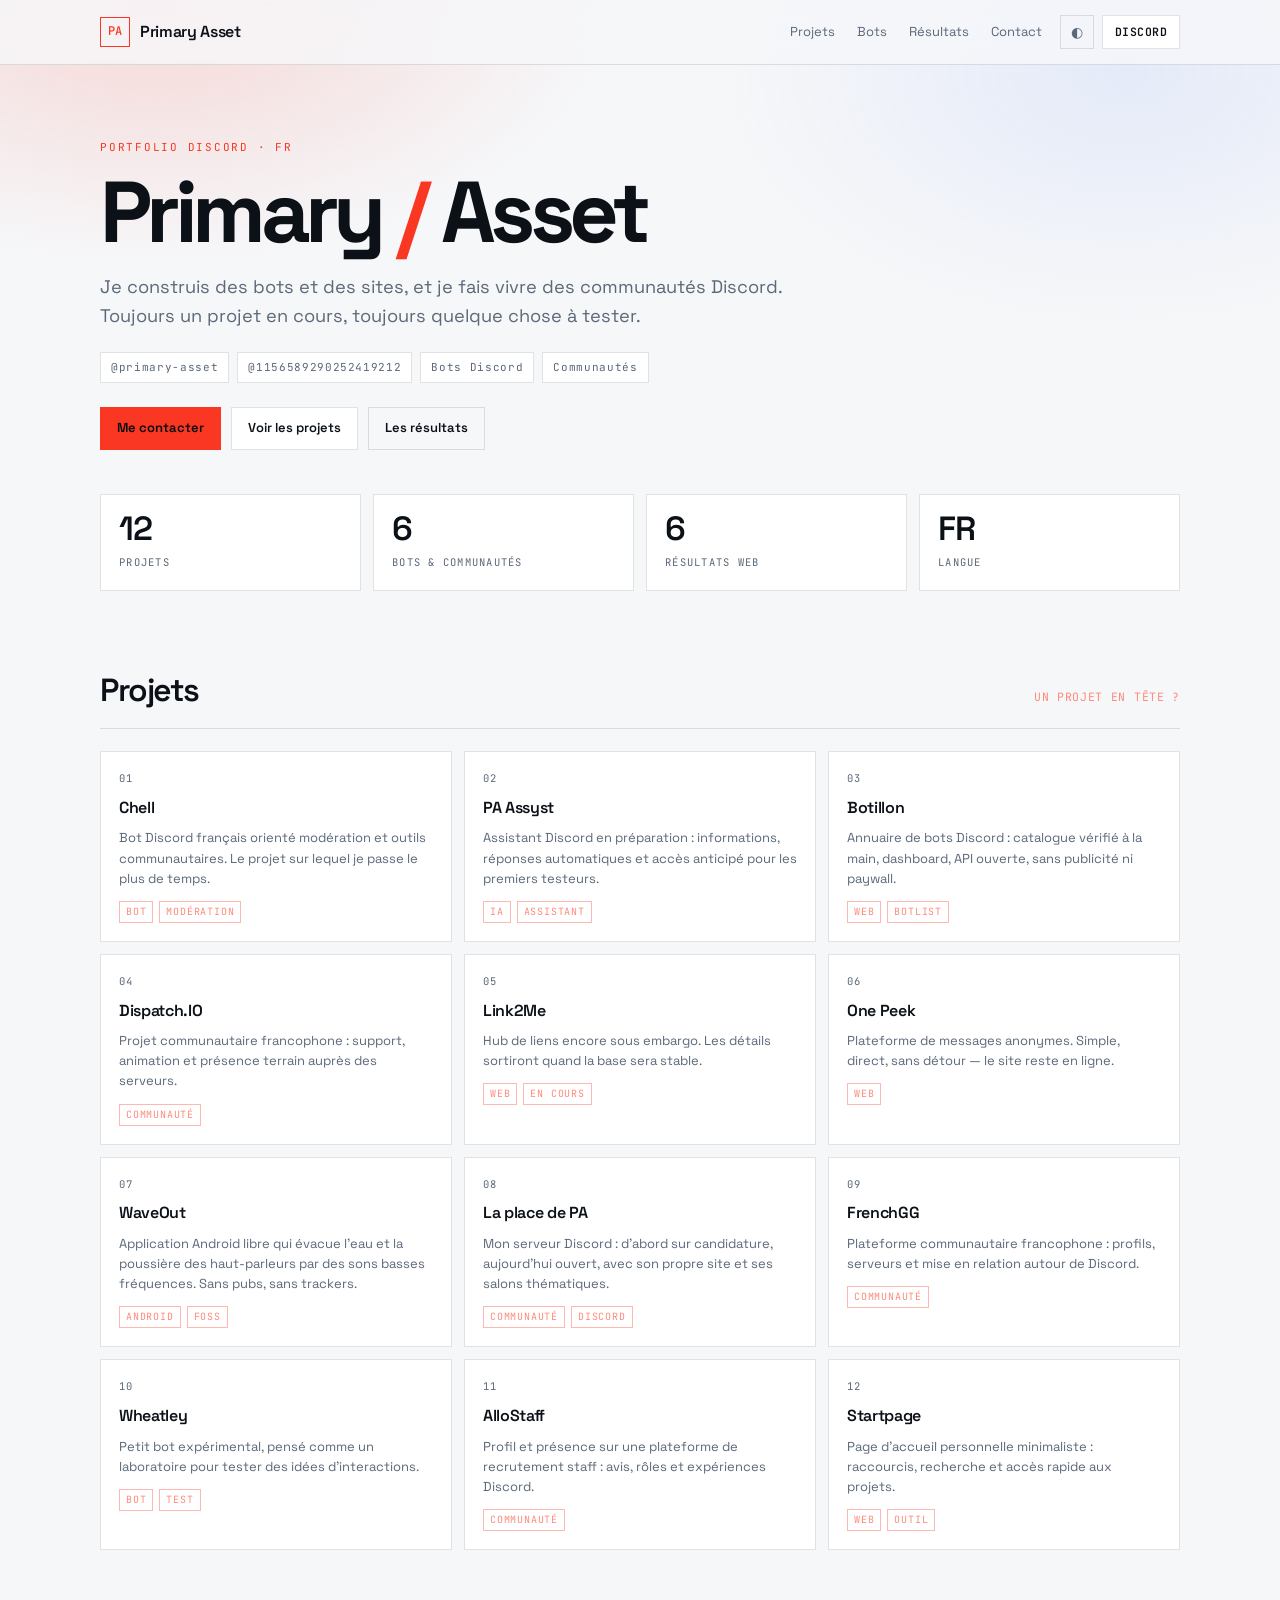
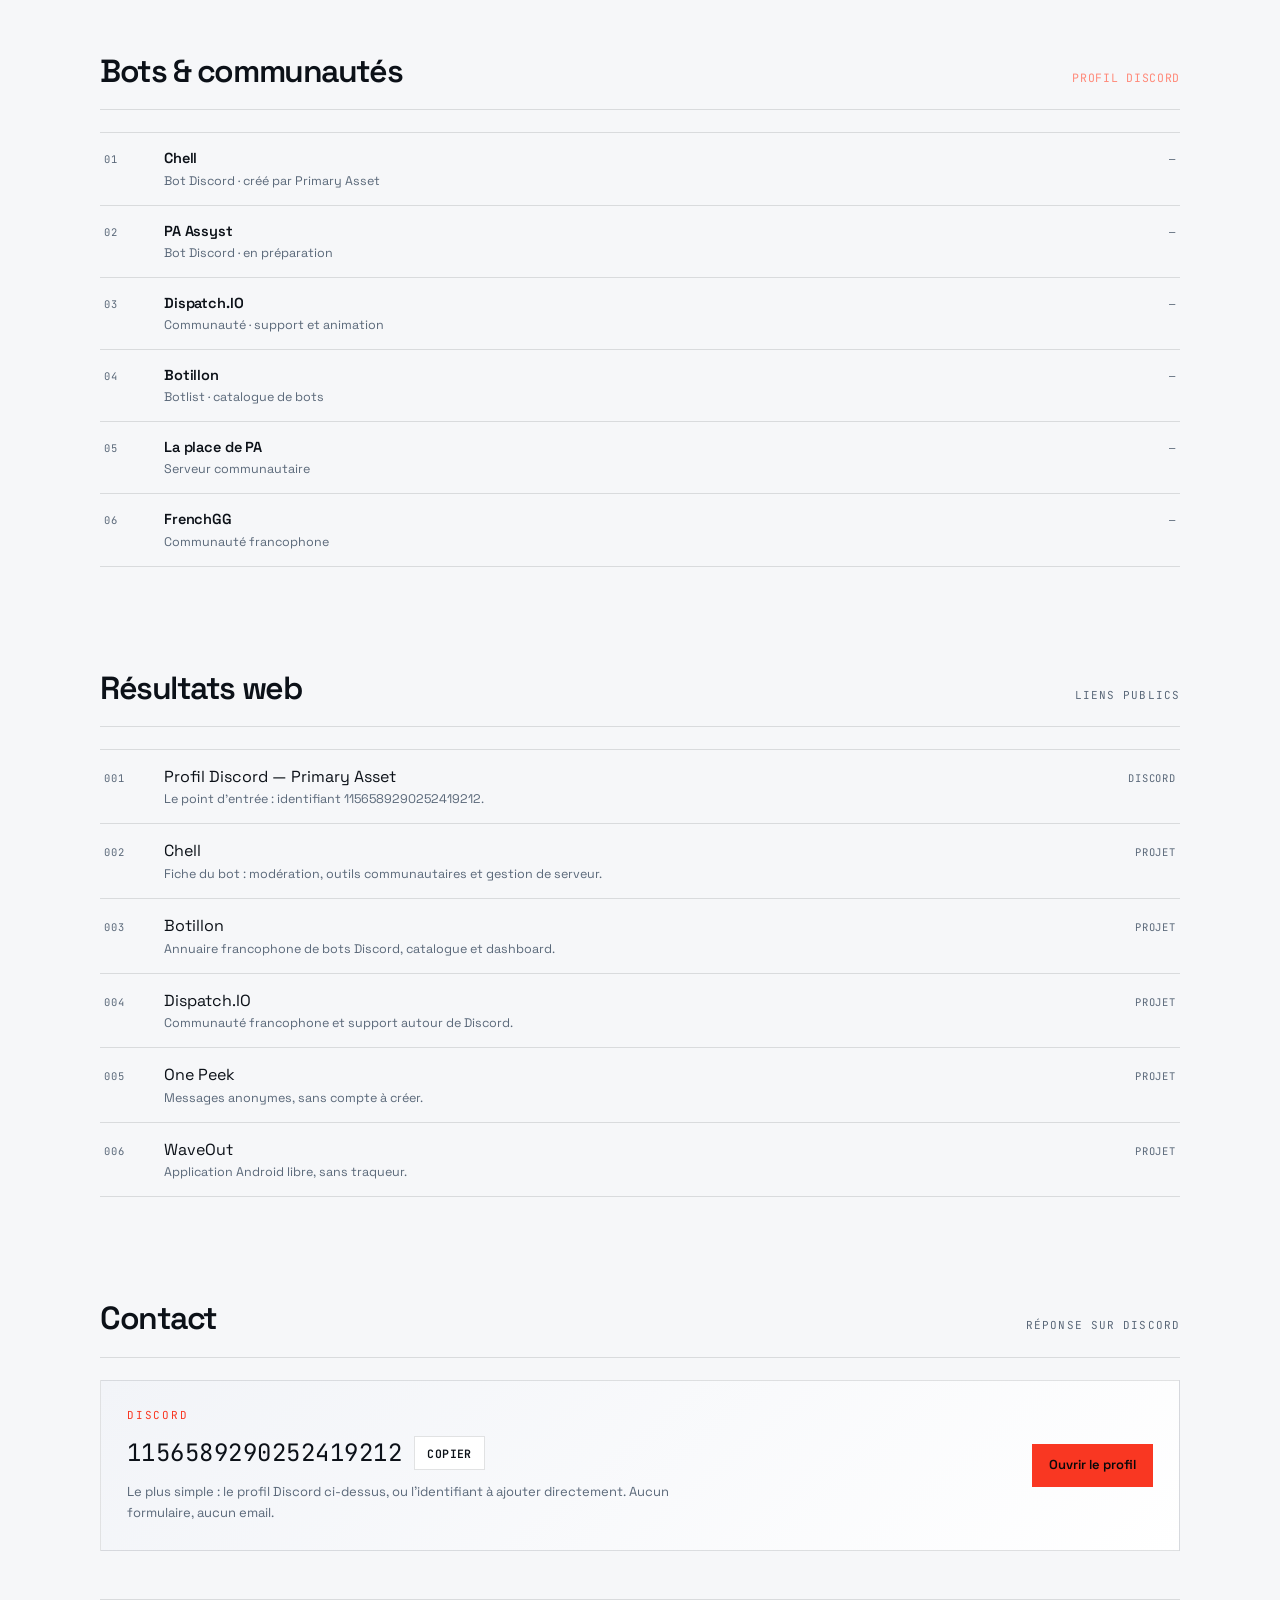
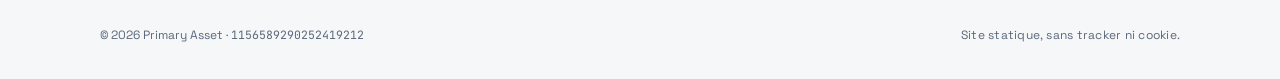
==== index.html @ 6b51afd4 "Portfolio statique Primary Asset (accueil, projets, bots, resultats, contact)" ====
<!doctype html>
<html lang="fr" data-theme="dark">
  <head>
    <meta charset="utf-8" />
    <meta name="viewport" content="width=device-width, initial-scale=1" />
    <title>Primary Asset — Portfolio Discord, projets et bots</title>
    <meta
      name="description"
      content="Portfolio Discord de Primary Asset : projets, bots, communautés et contact. Discord : 1156589290252419212."
    />
    <meta name="theme-color" content="#07090c" />
    <meta name="color-scheme" content="dark light" />
    <meta property="og:type" content="profile" />
    <meta property="og:title" content="Primary Asset — Portfolio Discord" />
    <meta
      property="og:description"
      content="Projets, bots, communautés et contact de Primary Asset."
    />
    <meta property="og:locale" content="fr_FR" />
    <link rel="icon" type="image/svg+xml" href="icon.svg" />

    <link rel="preconnect" href="https://fonts.googleapis.com" />
    <link rel="preconnect" href="https://fonts.gstatic.com" crossorigin />
    <link
      href="https://fonts.googleapis.com/css2?family=Space+Grotesk:wght@400;500;600;700&family=JetBrains+Mono:wght@400;500&display=swap"
      rel="stylesheet"
    />
    <link rel="stylesheet" href="styles.css" />
  </head>

  <body>
    <div id="boot" class="boot" aria-hidden="true">
      <div class="boot-inner">
        <p class="boot-word">PRIMARY <em>ASSET</em></p>
        <span class="boot-line"></span>
        <p class="boot-note">Chargement du profil Discord</p>
      </div>
    </div>

    <a class="skip" href="#main">Aller au contenu</a>

    <header class="site-head">
      <div class="wrap head-row">
        <a class="brand" href="#top">
          <span class="brand-mark">PA</span>
          <span class="brand-name">Primary Asset</span>
        </a>

        <nav class="nav" aria-label="Navigation principale">
          <a href="#projets">Projets</a>
          <a href="#bots">Bots</a>
          <a href="#resultats">Résultats</a>
          <a href="#contact">Contact</a>
        </nav>

        <div class="head-actions">
          <button id="theme" class="icon-btn" type="button" aria-label="Changer de thème">
            <span aria-hidden="true">◐</span>
          </button>
          <a class="btn btn-sm" href="https://discord.com/users/1156589290252419212" rel="me noopener">
            Discord
          </a>
        </div>
      </div>
    </header>

    <main id="main">
      <section id="top" class="hero wrap">
        <p class="eyebrow">Portfolio Discord · FR</p>
        <h1>Primary <span>/</span> Asset</h1>
        <p class="lede">
          Je construis des bots et des sites, et je fais vivre des communautés Discord.
          Toujours un projet en cours, toujours quelque chose à tester.
        </p>

        <div class="badges">
          <span class="badge">@primary-asset</span>
          <span class="badge" id="badge-id">1156589290252419212</span>
          <span class="badge">Bots Discord</span>
          <span class="badge">Communautés</span>
        </div>

        <div class="cta">
          <a class="btn btn-primary" href="https://discord.com/users/1156589290252419212" rel="me noopener">
            Me contacter
          </a>
          <a class="btn" href="#projets">Voir les projets</a>
          <a class="btn btn-ghost" href="#resultats">Les résultats</a>
        </div>

        <div class="stats">
          <div class="stat"><b id="stat-projects">0</b><small>Projets</small></div>
          <div class="stat"><b id="stat-bots">0</b><small>Bots &amp; communautés</small></div>
          <div class="stat"><b id="stat-results">0</b><small>Résultats web</small></div>
          <div class="stat"><b>FR</b><small>Langue</small></div>
        </div>
      </section>

      <section id="projets" class="wrap" data-reveal>
        <div class="sec-head">
          <h2>Projets</h2>
          <a href="#contact">Un projet en tête ?</a>
        </div>
        <div id="projects" class="cards"></div>
      </section>

      <section id="bots" class="wrap" data-reveal>
        <div class="sec-head">
          <h2>Bots &amp; communautés</h2>
          <a href="https://discord.com/users/1156589290252419212" rel="me noopener">Profil Discord</a>
        </div>
        <ul id="bots-list" class="list"></ul>
      </section>

      <section id="resultats" class="wrap" data-reveal>
        <div class="sec-head">
          <h2>Résultats web</h2>
          <span class="sec-note">Liens publics</span>
        </div>
        <ul id="results-list" class="list"></ul>
      </section>

      <section id="contact" class="wrap" data-reveal>
        <div class="sec-head">
          <h2>Contact</h2>
          <span class="sec-note">Réponse sur Discord</span>
        </div>

        <div class="contact-card">
          <div class="contact-txt">
            <p class="eyebrow">Discord</p>
            <p class="contact-id">
              <span id="discord-id">1156589290252419212</span>
              <button id="copy" class="btn btn-sm" type="button" data-copy="1156589290252419212">
                Copier
              </button>
            </p>
            <p class="contact-hint">
              Le plus simple : le profil Discord ci-dessus, ou l'identifiant à ajouter
              directement. Aucun formulaire, aucun email.
            </p>
          </div>
          <a class="btn btn-primary contact-cta" href="https://discord.com/users/1156589290252419212" rel="me noopener">
            Ouvrir le profil
          </a>
        </div>
      </section>
    </main>

    <footer class="site-foot wrap">
      <p>© <span id="year">2026</span> Primary Asset · <span class="mono">1156589290252419212</span></p>
      <p class="foot-note">Site statique, sans tracker ni cookie.</p>
    </footer>

    <script src="app.js"></script>
  </body>
</html>
---- styles.css ----
/* ------------------------------------------------------------------
   Primary Asset — portfolio statique
   ------------------------------------------------------------------ */

:root {
  --bg: #07090c;
  --bg-soft: #0b1016;
  --panel: #0d1218;
  --panel-2: #111823;
  --text: #edf2f7;
  --muted: #91a0b2;
  --line: rgba(255, 255, 255, 0.12);
  --line-strong: rgba(255, 255, 255, 0.2);
  --accent: #f93722;
  --accent-soft: #ff8a7a;
  --shadow: 0 18px 50px rgba(0, 0, 0, 0.45);
  --font-sans: "Space Grotesk", "Segoe UI", system-ui, -apple-system, sans-serif;
  --font-mono: "JetBrains Mono", ui-monospace, "Cascadia Mono", monospace;
}

[data-theme="light"] {
  --bg: #f6f7f9;
  --bg-soft: #eceff4;
  --panel: #ffffff;
  --panel-2: #f2f4f8;
  --text: #0c1118;
  --muted: #5a6879;
  --line: rgba(10, 16, 24, 0.12);
  --line-strong: rgba(10, 16, 24, 0.22);
  --shadow: 0 18px 40px rgba(12, 18, 28, 0.1);
}

*,
*::before,
*::after {
  box-sizing: border-box;
}

html {
  scroll-behavior: smooth;
  scroll-padding-top: 84px;
}

body {
  margin: 0;
  background: var(--bg);
  color: var(--text);
  font-family: var(--font-sans);
  line-height: 1.6;
  -webkit-font-smoothing: antialiased;
  overflow-x: hidden;
}

body::before {
  content: "";
  position: fixed;
  inset: 0;
  z-index: -1;
  pointer-events: none;
  background:
    radial-gradient(ellipse 55% 45% at 12% 0%, rgba(249, 55, 34, 0.16), transparent 65%),
    radial-gradient(ellipse 45% 40% at 88% 8%, rgba(84, 130, 255, 0.1), transparent 70%);
}

a {
  color: inherit;
}

::selection {
  background: var(--accent);
  color: #08090b;
}

.wrap {
  width: min(1080px, 100% - 40px);
  margin-inline: auto;
}

.mono,
.stat small,
.badge,
.eyebrow,
.brand-mark,
.list .n,
.sec-note {
  font-family: var(--font-mono);
}

.skip {
  position: absolute;
  left: -9999px;
  top: 0;
  z-index: 200;
  padding: 12px 16px;
  background: var(--accent);
  color: #08090b;
  font-weight: 600;
  text-decoration: none;
}

.skip:focus {
  left: 12px;
  top: 12px;
}

/* ----------------------------- Boot splash ------------------------ */

.boot {
  position: fixed;
  inset: 0;
  z-index: 900;
  display: grid;
  place-items: center;
  padding: 24px;
  background:
    radial-gradient(ellipse 60% 50% at 50% 0%, rgba(249, 55, 34, 0.14), transparent 70%),
    var(--bg);
  transition: opacity 0.45s ease, visibility 0.45s ease;
}

.boot.is-done {
  opacity: 0;
  visibility: hidden;
}

.boot-inner {
  text-align: center;
}

.boot-word {
  margin: 0;
  font-size: clamp(2.2rem, 10vw, 5.5rem);
  font-weight: 700;
  line-height: 0.95;
  letter-spacing: -0.06em;
}

.boot-word em {
  color: var(--accent);
  font-style: normal;
}

.boot-line {
  display: block;
  width: 72px;
  height: 2px;
  margin: 18px auto 0;
  background: var(--accent);
  transform-origin: left center;
  animation: bootline 1.1s cubic-bezier(0.4, 0, 0.2, 1) infinite;
}

.boot-note {
  margin: 16px 0 0;
  font-family: var(--font-mono);
  font-size: 11px;
  letter-spacing: 0.14em;
  text-transform: uppercase;
  color: var(--muted);
}

@keyframes bootline {
  0% { transform: scaleX(0.05); opacity: 0.4; }
  60% { transform: scaleX(1); opacity: 1; }
  100% { transform: scaleX(1); opacity: 0.4; }
}

/* ----------------------------- Header ----------------------------- */

.site-head {
  position: sticky;
  top: 0;
  z-index: 100;
  border-bottom: 1px solid var(--line);
  background: color-mix(in srgb, var(--bg) 82%, transparent);
  backdrop-filter: blur(14px) saturate(140%);
}

.head-row {
  display: flex;
  align-items: center;
  gap: 18px;
  min-height: 64px;
}

.brand {
  display: inline-flex;
  align-items: center;
  gap: 10px;
  text-decoration: none;
  font-weight: 600;
  letter-spacing: -0.02em;
}

.brand-mark {
  display: grid;
  place-items: center;
  width: 30px;
  height: 30px;
  border: 1px solid var(--accent);
  color: var(--accent);
  font-size: 12px;
  font-weight: 500;
  letter-spacing: 0;
}

.nav {
  display: flex;
  gap: 22px;
  margin-left: auto;
  font-size: 13px;
}

.nav a {
  position: relative;
  color: var(--muted);
  text-decoration: none;
  padding: 6px 0;
  transition: color 0.18s ease;
}

.nav a::after {
  content: "";
  position: absolute;
  left: 0;
  right: 0;
  bottom: 0;
  height: 1px;
  background: var(--accent);
  transform: scaleX(0);
  transform-origin: left;
  transition: transform 0.22s ease;
}

.nav a:hover,
.nav a:focus-visible {
  color: var(--text);
}

.nav a:hover::after,
.nav a:focus-visible::after {
  transform: scaleX(1);
}

.head-actions {
  display: flex;
  align-items: center;
  gap: 8px;
}

.icon-btn {
  width: 34px;
  height: 34px;
  display: grid;
  place-items: center;
  border: 1px solid var(--line);
  background: transparent;
  color: var(--muted);
  cursor: pointer;
  font-size: 14px;
  transition: border-color 0.18s ease, color 0.18s ease;
}

.icon-btn:hover {
  border-color: var(--line-strong);
  color: var(--text);
}

/* ----------------------------- Buttons ---------------------------- */

.btn {
  display: inline-flex;
  align-items: center;
  justify-content: center;
  gap: 8px;
  min-height: 42px;
  padding: 10px 16px;
  border: 1px solid var(--line);
  background: var(--panel);
  color: var(--text);
  text-decoration: none;
  font-family: var(--font-sans);
  font-size: 13px;
  font-weight: 600;
  cursor: pointer;
  transition: transform 0.16s ease, border-color 0.16s ease, background 0.16s ease,
    color 0.16s ease;
}

.btn:hover {
  border-color: var(--accent);
  transform: translateY(-1px);
}

.btn-primary {
  background: var(--accent);
  border-color: var(--accent);
  color: #08090b;
}

.btn-primary:hover {
  background: #ff4a34;
  border-color: #ff4a34;
  color: #08090b;
}

.btn-ghost {
  background: transparent;
}

.btn-sm {
  min-height: 34px;
  padding: 6px 12px;
  font-family: var(--font-mono);
  font-size: 11.5px;
  letter-spacing: 0.04em;
  text-transform: uppercase;
}

:where(a, button, [tabindex]):focus-visible {
  outline: 2px solid var(--accent-soft);
  outline-offset: 2px;
}

/* ----------------------------- Hero ------------------------------- */

.hero {
  padding: 74px 0 26px;
}

.eyebrow {
  margin: 0 0 14px;
  font-size: 11px;
  letter-spacing: 0.16em;
  text-transform: uppercase;
  color: var(--accent);
}

.hero h1 {
  margin: 0 0 18px;
  font-size: clamp(2.6rem, 8.4vw, 5.4rem);
  font-weight: 700;
  line-height: 0.96;
  letter-spacing: -0.065em;
}

.hero h1 span {
  color: var(--accent);
}

.lede {
  max-width: 60ch;
  margin: 0 0 22px;
  font-size: clamp(1rem, 1.5vw, 1.14rem);
  color: var(--muted);
}

.badges {
  display: flex;
  flex-wrap: wrap;
  gap: 8px;
  margin-bottom: 24px;
}

.badge {
  padding: 6px 10px;
  border: 1px solid var(--line);
  background: var(--panel);
  color: var(--muted);
  font-size: 11px;
  letter-spacing: 0.06em;
}

.cta {
  display: flex;
  flex-wrap: wrap;
  gap: 10px;
}

.stats {
  display: grid;
  grid-template-columns: repeat(4, minmax(0, 1fr));
  gap: 12px;
  margin-top: 44px;
}

.stat {
  padding: 16px 18px;
  border: 1px solid var(--line);
  background: var(--panel);
}

.stat b {
  display: block;
  font-size: clamp(1.5rem, 3vw, 2.1rem);
  font-weight: 600;
  letter-spacing: -0.04em;
  line-height: 1.1;
}

.stat small {
  font-size: 10.5px;
  letter-spacing: 0.12em;
  text-transform: uppercase;
  color: var(--muted);
}

/* ----------------------------- Sections --------------------------- */

section {
  padding: 48px 0;
}

.sec-head {
  display: flex;
  align-items: baseline;
  justify-content: space-between;
  gap: 16px;
  padding-bottom: 12px;
  margin-bottom: 22px;
  border-bottom: 1px solid var(--line);
}

.sec-head h2 {
  margin: 0;
  font-size: clamp(1.4rem, 3vw, 2rem);
  font-weight: 600;
  letter-spacing: -0.045em;
}

.sec-head a {
  font-family: var(--font-mono);
  font-size: 11.5px;
  letter-spacing: 0.06em;
  text-transform: uppercase;
  color: var(--accent-soft);
  text-decoration: none;
}

.sec-head a:hover {
  color: var(--text);
}

.sec-note {
  font-size: 11px;
  letter-spacing: 0.1em;
  text-transform: uppercase;
  color: var(--muted);
}

/* ----------------------------- Cards ------------------------------ */

.cards {
  display: grid;
  grid-template-columns: repeat(auto-fill, minmax(262px, 1fr));
  gap: 12px;
}

.card {
  position: relative;
  display: flex;
  flex-direction: column;
  gap: 8px;
  padding: 18px;
  border: 1px solid var(--line);
  background: var(--panel);
  text-decoration: none;
  color: inherit;
  transition: border-color 0.18s ease, transform 0.18s ease, background 0.18s ease;
}

.card::after {
  content: "→";
  position: absolute;
  top: 14px;
  right: 16px;
  font-family: var(--font-mono);
  font-size: 13px;
  color: var(--muted);
  opacity: 0;
  transform: translateX(-4px);
  transition: opacity 0.18s ease, transform 0.18s ease, color 0.18s ease;
}

.card:hover,
.card:focus-visible {
  border-color: var(--accent);
  transform: translateY(-2px);
}

.card:hover::after,
.card:focus-visible::after {
  opacity: 1;
  transform: translateX(0);
  color: var(--accent);
}

.card .idx {
  font-family: var(--font-mono);
  font-size: 10.5px;
  letter-spacing: 0.1em;
  color: var(--muted);
}

.card h3 {
  margin: 0;
  font-size: 1rem;
  font-weight: 600;
  letter-spacing: -0.02em;
}

.card p {
  margin: 0;
  font-size: 13px;
  line-height: 1.55;
  color: var(--muted);
}

.card .tags {
  display: flex;
  flex-wrap: wrap;
  gap: 6px;
  margin-top: 4px;
}

.card .tags span {
  font-family: var(--font-mono);
  font-size: 10px;
  letter-spacing: 0.08em;
  text-transform: uppercase;
  color: var(--accent-soft);
  border: 1px solid rgba(249, 55, 34, 0.35);
  padding: 2px 6px;
}

/* ----------------------------- Lists ------------------------------ */

.list {
  margin: 0;
  padding: 0;
  list-style: none;
  border-top: 1px solid var(--line);
}

.list li {
  display: grid;
  grid-template-columns: 46px minmax(0, 1fr) auto;
  gap: 14px;
  align-items: baseline;
  padding: 14px 4px;
  border-bottom: 1px solid var(--line);
  transition: background 0.18s ease;
}

.list li:hover {
  background: var(--panel);
}

.list .n {
  font-size: 10.5px;
  letter-spacing: 0.08em;
  color: var(--muted);
  padding-top: 3px;
}

.list b {
  display: block;
  font-size: 14.5px;
  font-weight: 600;
  letter-spacing: -0.01em;
}

.list small {
  display: block;
  font-size: 12.5px;
  color: var(--muted);
}

.list a.name {
  text-decoration: none;
  border-bottom: 1px solid transparent;
  transition: border-color 0.18s ease, color 0.18s ease;
}

.list a.name:hover {
  color: var(--accent-soft);
  border-bottom-color: var(--accent-soft);
}

.list .go {
  font-family: var(--font-mono);
  font-size: 10.5px;
  letter-spacing: 0.08em;
  text-transform: uppercase;
  color: var(--muted);
  text-decoration: none;
  white-space: nowrap;
}

.list .go:hover {
  color: var(--accent);
}

/* ----------------------------- Contact ---------------------------- */

.contact-card {
  display: flex;
  flex-wrap: wrap;
  align-items: center;
  justify-content: space-between;
  gap: 22px;
  padding: 26px;
  border: 1px solid var(--line);
  background: linear-gradient(140deg, var(--panel-2), var(--panel));
}

.contact-txt {
  max-width: 56ch;
}

.contact-txt .eyebrow {
  margin-bottom: 10px;
}

.contact-id {
  display: flex;
  flex-wrap: wrap;
  align-items: center;
  gap: 12px;
  margin: 0 0 10px;
  font-family: var(--font-mono);
  font-size: clamp(1.1rem, 3vw, 1.5rem);
  letter-spacing: 0.02em;
}

.contact-hint {
  margin: 0;
  font-size: 13px;
  color: var(--muted);
}

/* ----------------------------- Footer ----------------------------- */

.site-foot {
  display: flex;
  flex-wrap: wrap;
  align-items: center;
  justify-content: space-between;
  gap: 8px;
  padding: 26px 0 34px;
  border-top: 1px solid var(--line);
  font-size: 12px;
  color: var(--muted);
}

.site-foot p {
  margin: 0;
}

.site-foot .mono {
  font-size: 11.5px;
}

.foot-note {
  letter-spacing: 0.02em;
}

/* ----------------------------- Reveal ----------------------------- */

[data-reveal] {
  opacity: 0;
  transform: translateY(16px);
  transition: opacity 0.6s ease, transform 0.6s ease;
}

[data-reveal].is-in {
  opacity: 1;
  transform: none;
}

/* ----------------------------- Responsive ------------------------- */

@media (max-width: 820px) {
  .nav {
    display: none;
  }

  .head-row {
    min-height: 58px;
  }

  .hero {
    padding: 48px 0 20px;
  }

  .stats {
    grid-template-columns: repeat(2, minmax(0, 1fr));
  }

  .list li {
    grid-template-columns: 36px minmax(0, 1fr);
  }

  .list .go {
    display: none;
  }

  .contact-card {
    padding: 20px;
  }
}

@media (max-width: 480px) {
  .wrap {
    width: min(1080px, 100% - 28px);
  }

  .cards {
    grid-template-columns: 1fr;
  }

  .brand-name {
    display: none;
  }
}

@media (prefers-reduced-motion: reduce) {
  html {
    scroll-behavior: auto;
  }

  *,
  *::before,
  *::after {
    animation-duration: 0.001ms !important;
    animation-iteration-count: 1 !important;
    transition-duration: 0.001ms !important;
  }

  [data-reveal] {
    opacity: 1;
    transform: none;
  }
}
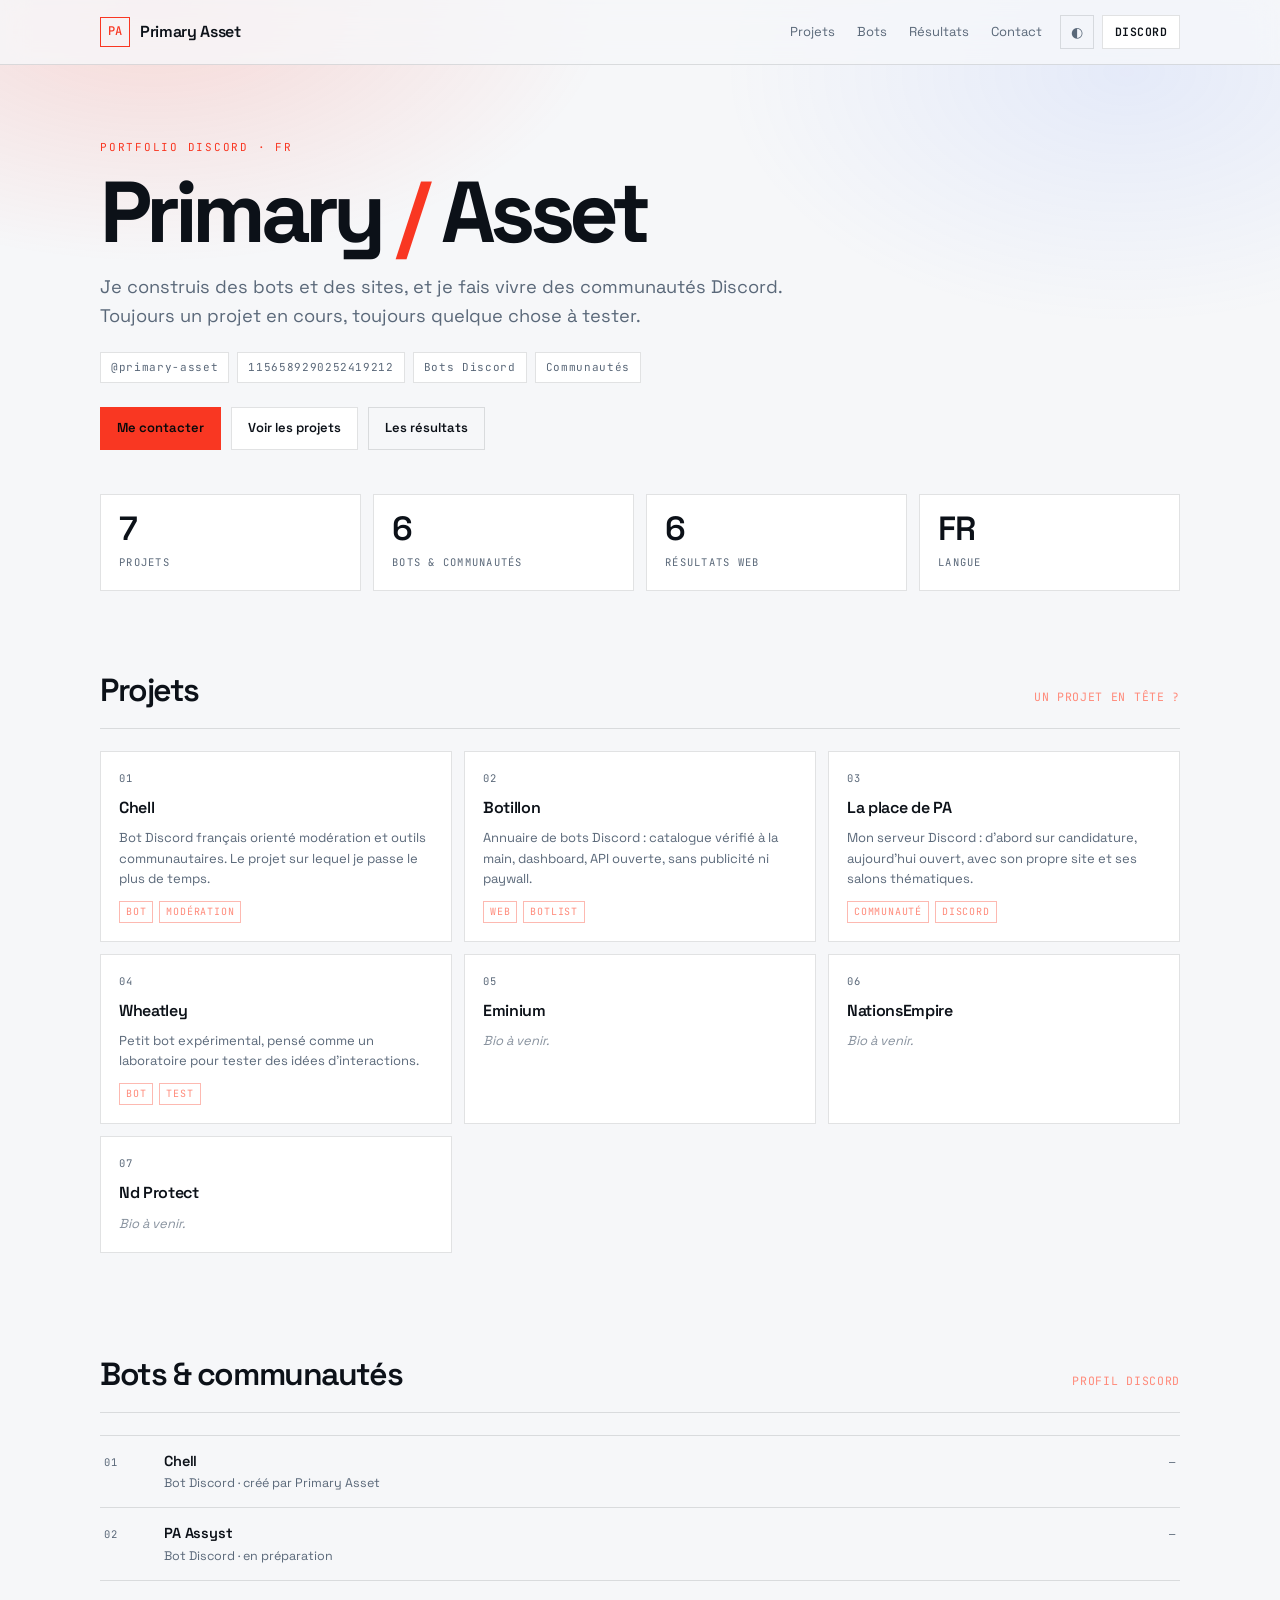
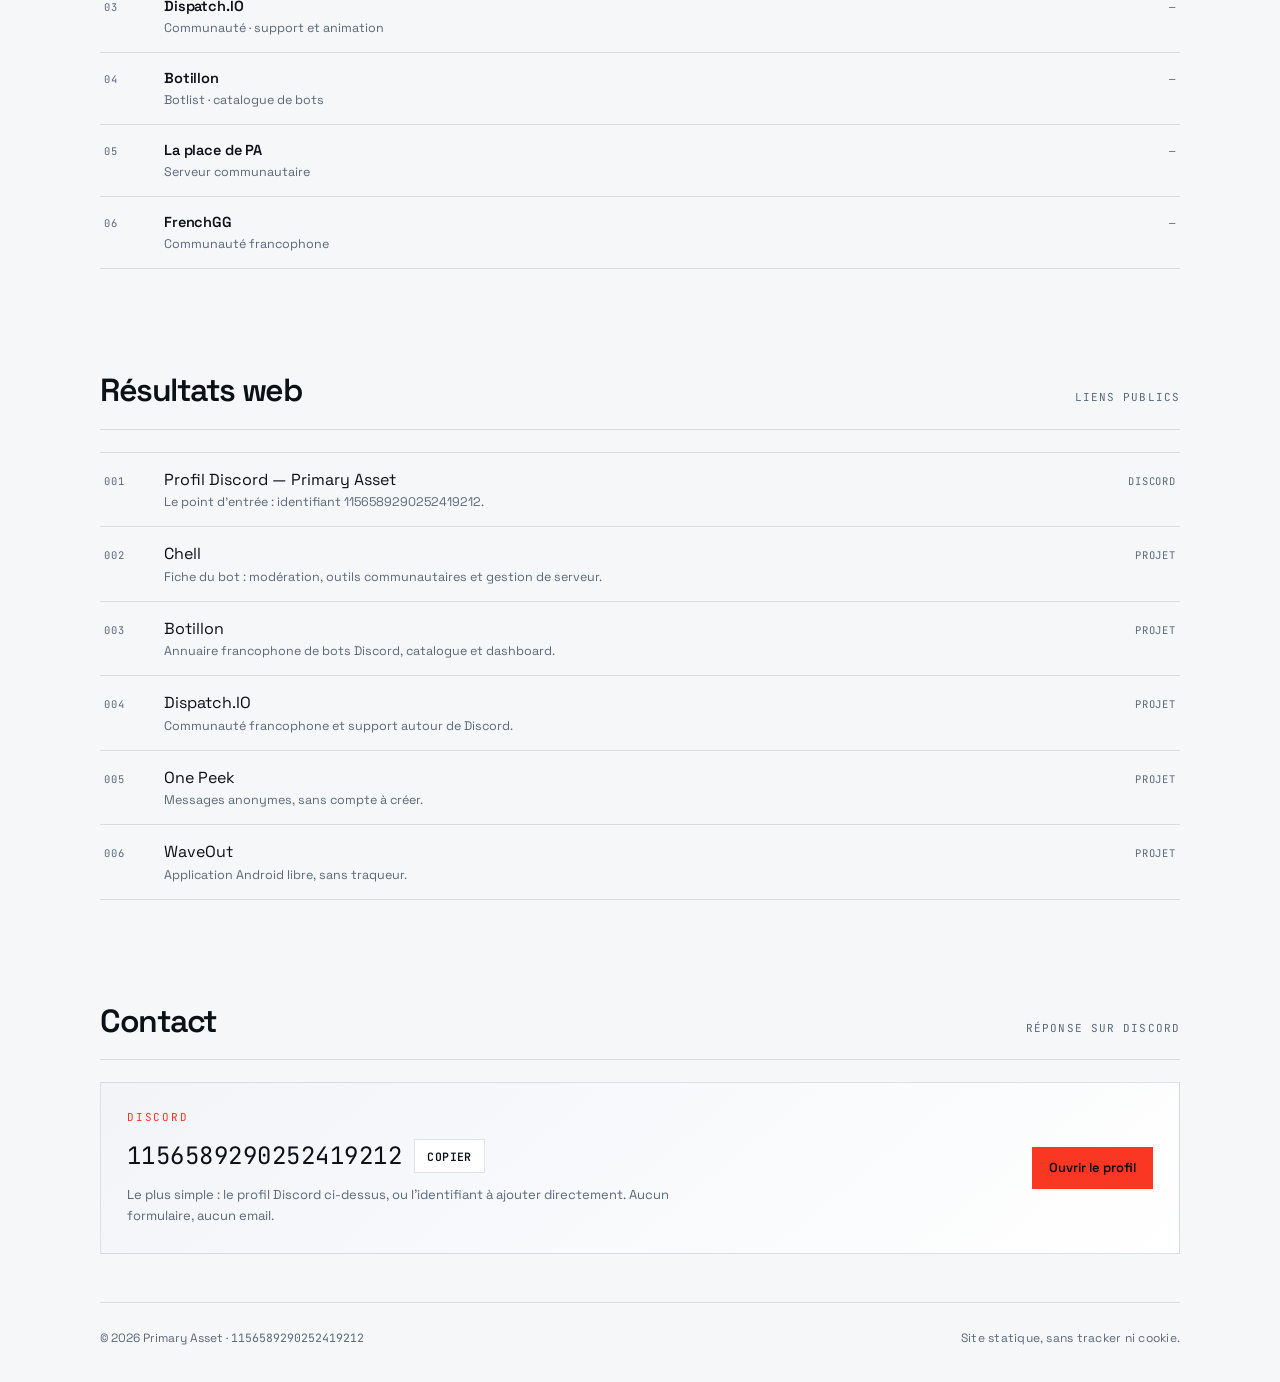
==== commit 168a2386: "Contenu sorti dans content.js + mode edition navigateur (#edition)" ====
--- a/index.html
+++ b/index.html
@@ -67,21 +67,21 @@
     <main id="main">
       <section id="top" class="hero wrap">
         <p class="eyebrow">Portfolio Discord · FR</p>
-        <h1>Primary <span>/</span> Asset</h1>
-        <p class="lede">
+        <h1 id="titre">Primary <span class="slash">/</span> Asset</h1>
+        <p class="lede" id="accroche">
           Je construis des bots et des sites, et je fais vivre des communautés Discord.
           Toujours un projet en cours, toujours quelque chose à tester.
         </p>
 
         <div class="badges">
-          <span class="badge">@primary-asset</span>
+          <span class="badge" id="pseudo">@primary-asset</span>
           <span class="badge" id="badge-id">1156589290252419212</span>
           <span class="badge">Bots Discord</span>
           <span class="badge">Communautés</span>
         </div>
 
         <div class="cta">
-          <a class="btn btn-primary" href="https://discord.com/users/1156589290252419212" rel="me noopener">
+          <a class="btn btn-primary" data-discord href="https://discord.com/users/1156589290252419212" rel="me noopener">
             Me contacter
           </a>
           <a class="btn" href="#projets">Voir les projets</a>
@@ -92,7 +92,7 @@
           <div class="stat"><b id="stat-projects">0</b><small>Projets</small></div>
           <div class="stat"><b id="stat-bots">0</b><small>Bots &amp; communautés</small></div>
           <div class="stat"><b id="stat-results">0</b><small>Résultats web</small></div>
-          <div class="stat"><b>FR</b><small>Langue</small></div>
+          <div class="stat"><b id="stat-langue">FR</b><small>Langue</small></div>
         </div>
       </section>
 
@@ -107,7 +107,7 @@
       <section id="bots" class="wrap" data-reveal>
         <div class="sec-head">
           <h2>Bots &amp; communautés</h2>
-          <a href="https://discord.com/users/1156589290252419212" rel="me noopener">Profil Discord</a>
+          <a data-discord href="https://discord.com/users/1156589290252419212" rel="me noopener">Profil Discord</a>
         </div>
         <ul id="bots-list" class="list"></ul>
       </section>
@@ -140,7 +140,7 @@
               directement. Aucun formulaire, aucun email.
             </p>
           </div>
-          <a class="btn btn-primary contact-cta" href="https://discord.com/users/1156589290252419212" rel="me noopener">
+          <a class="btn btn-primary contact-cta" data-discord href="https://discord.com/users/1156589290252419212" rel="me noopener">
             Ouvrir le profil
           </a>
         </div>
@@ -148,10 +148,11 @@
     </main>
 
     <footer class="site-foot wrap">
-      <p>© <span id="year">2026</span> Primary Asset · <span class="mono">1156589290252419212</span></p>
+      <p>© <span id="year">2026</span> Primary Asset · <span class="mono" id="foot-id">1156589290252419212</span></p>
       <p class="foot-note">Site statique, sans tracker ni cookie.</p>
     </footer>
 
+    <script src="content.js"></script>
     <script src="app.js"></script>
   </body>
 </html>
--- a/styles.css
+++ b/styles.css
@@ -516,6 +516,11 @@
   color: var(--muted);
 }
 
+.card p.bio.is-empty {
+  font-style: italic;
+  opacity: 0.72;
+}
+
 .card .tags {
   display: flex;
   flex-wrap: wrap;
@@ -678,6 +683,174 @@
   transform: none;
 }
 
+/* ----------------------------- Éditeur ---------------------------- */
+
+.editor-overlay {
+  position: fixed;
+  inset: 0;
+  z-index: 1000;
+  display: grid;
+  place-items: center;
+  padding: 24px 16px;
+  background: rgba(4, 6, 9, 0.72);
+  backdrop-filter: blur(6px);
+  overflow-y: auto;
+}
+
+.editor-panel {
+  width: min(760px, 100%);
+  max-height: min(88vh, 900px);
+  display: flex;
+  flex-direction: column;
+  border: 1px solid var(--line-strong);
+  background: var(--bg);
+  box-shadow: var(--shadow);
+}
+
+.editor-head {
+  position: relative;
+  padding: 18px 22px 14px;
+  border-bottom: 1px solid var(--line);
+}
+
+.editor-head h2 {
+  margin: 0 0 4px;
+  font-size: 1.2rem;
+  letter-spacing: -0.02em;
+}
+
+.editor-sub {
+  margin: 0;
+  max-width: 52ch;
+  font-size: 12.5px;
+  color: var(--muted);
+}
+
+.editor-close {
+  position: absolute;
+  top: 14px;
+  right: 14px;
+  width: 30px;
+  height: 30px;
+  border: 1px solid var(--line);
+  background: transparent;
+  color: var(--muted);
+  cursor: pointer;
+}
+
+.editor-close:hover {
+  color: var(--text);
+  border-color: var(--accent);
+}
+
+.editor-body {
+  padding: 18px 22px 22px;
+  overflow-y: auto;
+}
+
+.editor-group {
+  margin: 0 0 22px;
+  padding: 0;
+  border: 0;
+}
+
+.editor-group legend {
+  padding: 0 0 10px;
+  font-family: var(--font-mono);
+  font-size: 11px;
+  letter-spacing: 0.14em;
+  text-transform: uppercase;
+  color: var(--accent);
+}
+
+.editor-field {
+  display: block;
+  margin-bottom: 12px;
+}
+
+.editor-field > span {
+  display: block;
+  margin-bottom: 5px;
+  font-family: var(--font-mono);
+  font-size: 10.5px;
+  letter-spacing: 0.08em;
+  text-transform: uppercase;
+  color: var(--muted);
+}
+
+.editor-field input,
+.editor-field textarea {
+  width: 100%;
+  padding: 9px 11px;
+  border: 1px solid var(--line);
+  background: var(--panel);
+  color: var(--text);
+  font-family: var(--font-sans);
+  font-size: 13.5px;
+  line-height: 1.5;
+  resize: vertical;
+}
+
+.editor-field input:focus,
+.editor-field textarea:focus {
+  outline: 2px solid var(--accent-soft);
+  outline-offset: 1px;
+  border-color: var(--accent);
+}
+
+.editor-projects {
+  display: grid;
+  gap: 12px;
+  margin-bottom: 12px;
+}
+
+.editor-project {
+  padding: 14px;
+  border: 1px solid var(--line);
+  background: var(--panel);
+}
+
+.editor-project-head {
+  display: grid;
+  grid-template-columns: 1fr auto;
+  gap: 10px;
+  align-items: end;
+  margin-bottom: 10px;
+}
+
+.editor-project-head .editor-field {
+  margin-bottom: 0;
+}
+
+.editor-remove {
+  color: var(--accent-soft);
+  border-color: rgba(249, 55, 34, 0.4);
+}
+
+.editor-actions {
+  display: flex;
+  flex-wrap: wrap;
+  gap: 10px;
+  padding-top: 16px;
+  border-top: 1px solid var(--line);
+}
+
+@media (max-width: 560px) {
+  .editor-overlay {
+    padding: 0;
+  }
+
+  .editor-panel {
+    max-height: 100vh;
+    min-height: 100vh;
+    border: 0;
+  }
+
+  .editor-project-head {
+    grid-template-columns: 1fr;
+  }
+}
+
 /* ----------------------------- Responsive ------------------------- */
 
 @media (max-width: 820px) {
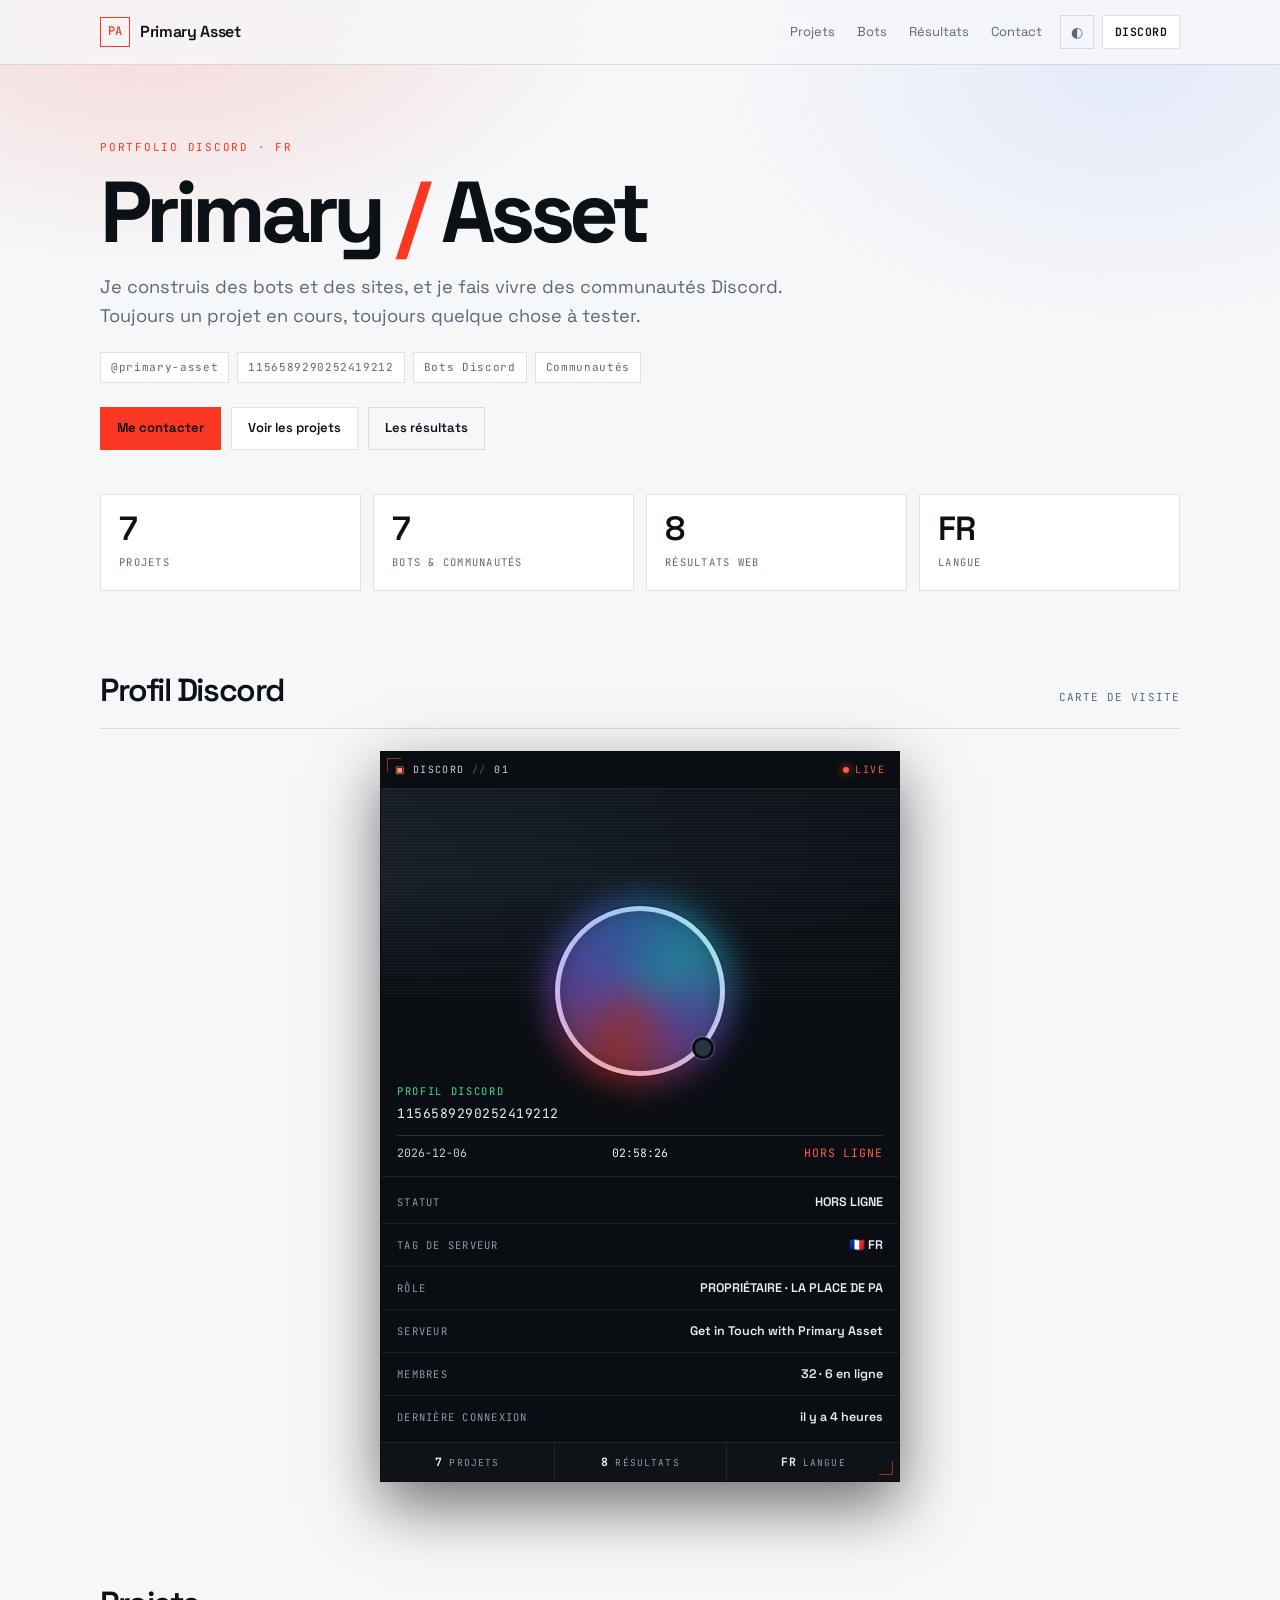
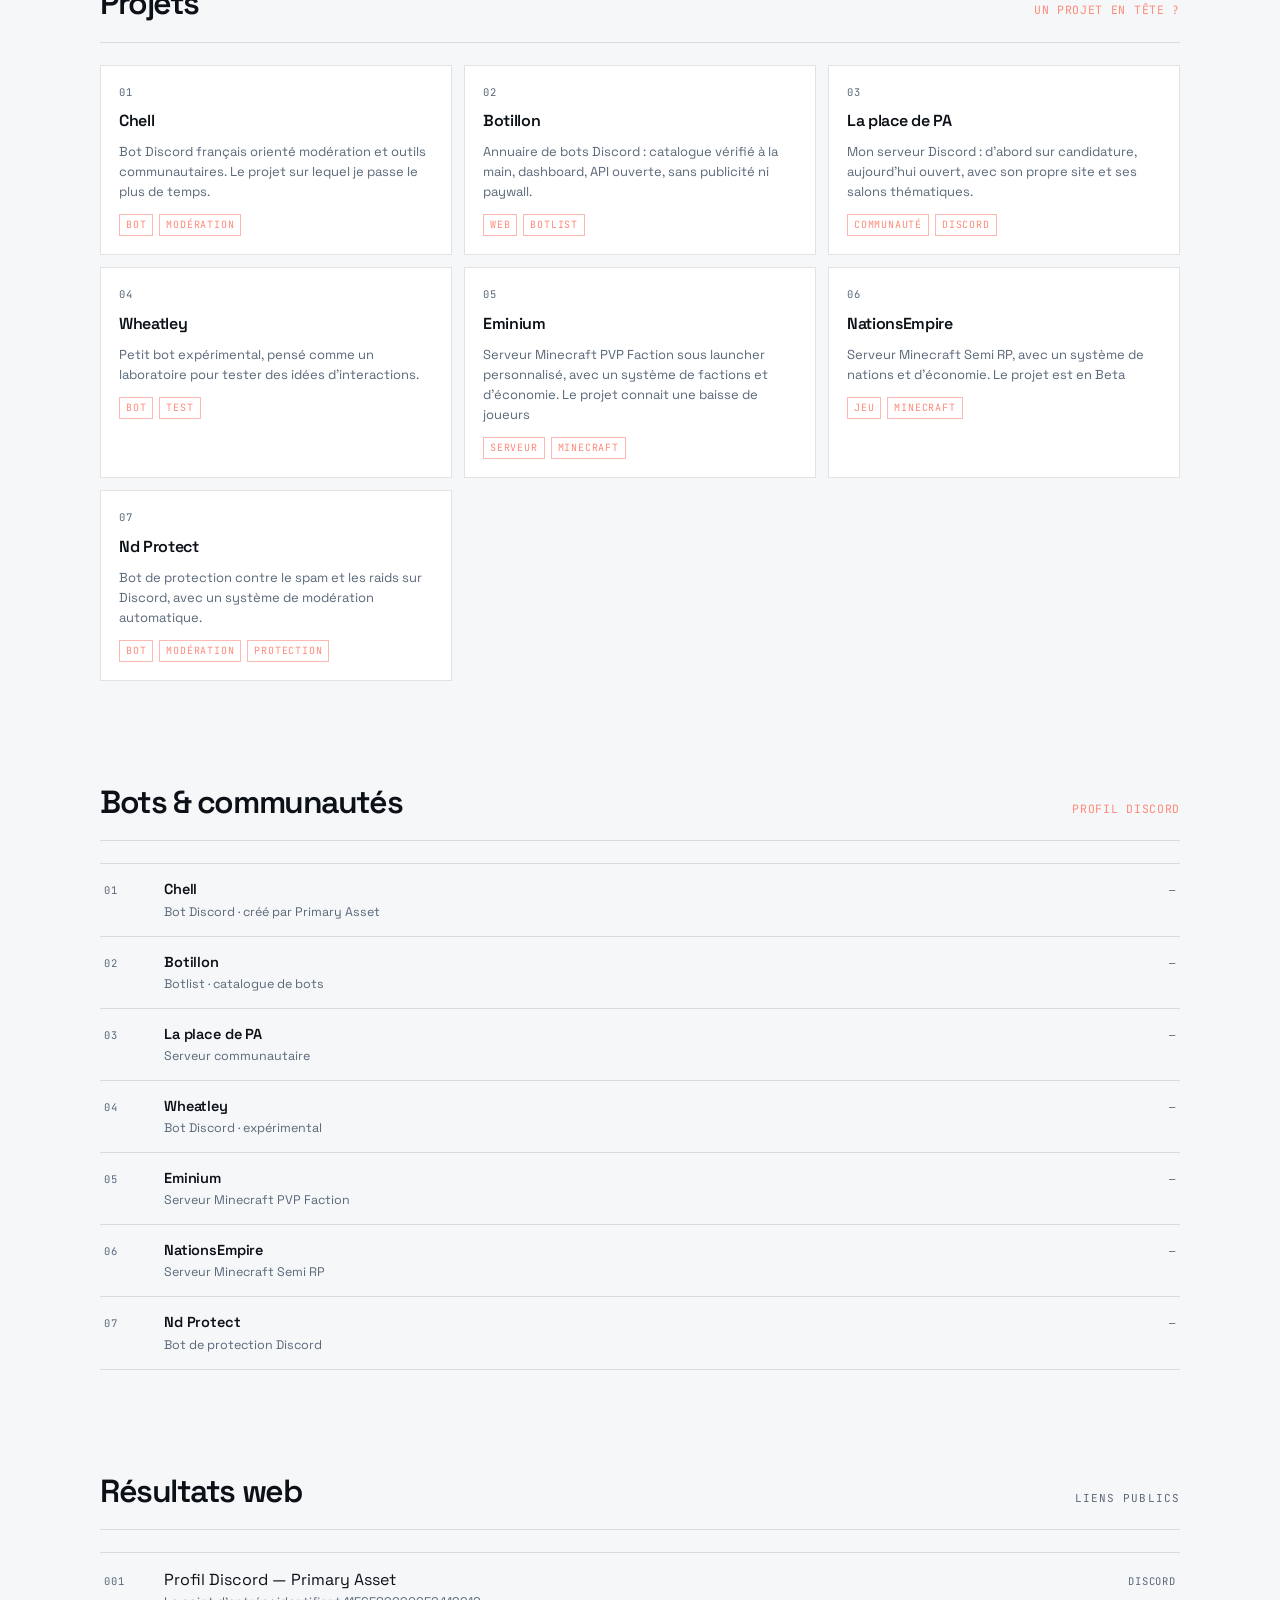
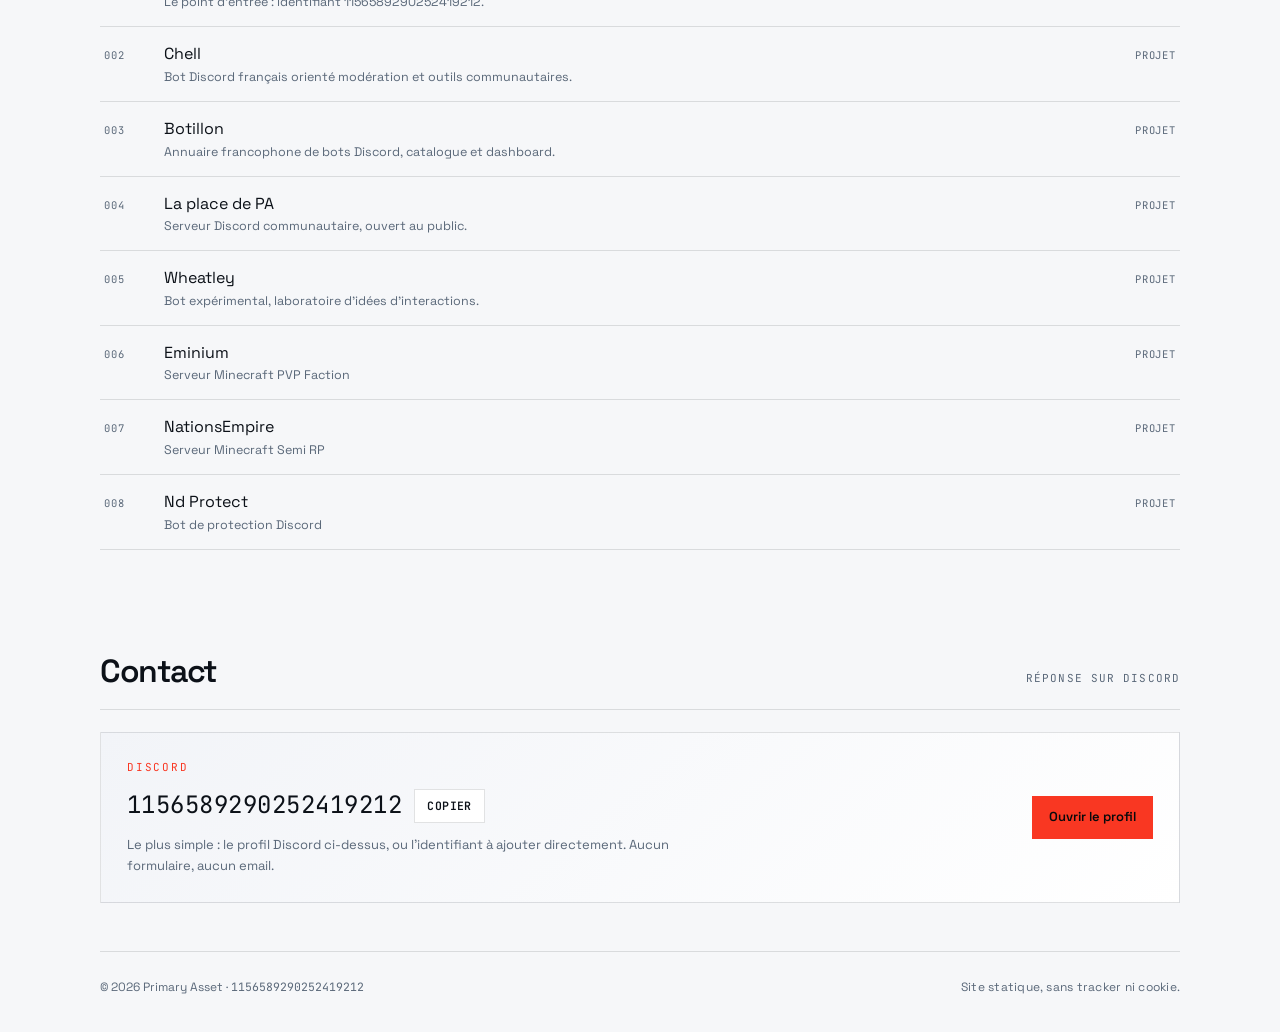
==== commit 476d94c5: "Ajoute la carte de profil Discord (avatar, banniere, statut, horloge)" ====
--- a/index.html
+++ b/index.html
@@ -26,6 +26,7 @@
       rel="stylesheet"
     />
     <link rel="stylesheet" href="styles.css" />
+    <noscript><style>[data-reveal]{opacity:1;transform:none}</style></noscript>
   </head>
 
   <body>
@@ -94,6 +95,54 @@
           <div class="stat"><b id="stat-results">0</b><small>Résultats web</small></div>
           <div class="stat"><b id="stat-langue">FR</b><small>Langue</small></div>
         </div>
+      </section>
+
+      <section id="carte" class="wrap" data-reveal>
+        <div class="sec-head">
+          <h2>Profil Discord</h2>
+          <span class="sec-note">Carte de visite</span>
+        </div>
+
+        <article class="dcard">
+          <header class="dcard-top">
+            <span class="dcard-brand"><span class="dcard-mark">▣</span> DISCORD <span class="dcard-slash">//</span> 01</span>
+            <span class="dcard-live"><i class="dcard-dot"></i> LIVE</span>
+          </header>
+
+          <div class="dcard-visual">
+            <div class="dcard-banner" id="dc-banner" aria-hidden="true"></div>
+            <div class="dcard-avatar-wrap">
+              <span class="dcard-glow" aria-hidden="true"></span>
+              <span class="dcard-avatar" id="dc-avatar" role="img" aria-label="Avatar Discord de Primary Asset"></span>
+              <span class="dcard-status" id="dc-dot" aria-hidden="true"></span>
+            </div>
+          </div>
+
+          <div class="dcard-id">
+            <p class="dcard-label" id="dc-label">PROFIL DISCORD</p>
+            <p class="dcard-num" id="dc-id">1156589290252419212</p>
+            <p class="dcard-clock">
+              <span id="dc-date">2026-01-01</span>
+              <span id="dc-time">00:00:00</span>
+              <span class="dcard-state" id="dc-state">HORS LIGNE</span>
+            </p>
+          </div>
+
+          <div class="dcard-rows">
+            <div class="dcard-row"><span class="k">Statut</span><span class="v" id="dc-statut">HORS LIGNE</span></div>
+            <div class="dcard-row"><span class="k">Tag de serveur</span><span class="v" id="dc-tag">FR</span></div>
+            <div class="dcard-row"><span class="k">Rôle</span><span class="v" id="dc-role">—</span></div>
+            <div class="dcard-row"><span class="k">Serveur</span><span class="v" id="dc-serveur">—</span></div>
+            <div class="dcard-row"><span class="k">Membres</span><span class="v" id="dc-membres">—</span></div>
+            <div class="dcard-row"><span class="k">Dernière connexion</span><span class="v" id="dc-connexion">—</span></div>
+          </div>
+
+          <footer class="dcard-foot">
+            <span><b id="dc-projets">0</b> PROJETS</span>
+            <span><b id="dc-resultats">0</b> RÉSULTATS</span>
+            <span><b id="dc-langue">FR</b> LANGUE</span>
+          </footer>
+        </article>
       </section>
 
       <section id="projets" class="wrap" data-reveal>
--- a/styles.css
+++ b/styles.css
@@ -1,7 +1,3 @@
-/* ------------------------------------------------------------------
-   Primary Asset — portfolio statique
-   ------------------------------------------------------------------ */
-
 :root {
   --bg: #07090c;
   --bg-soft: #0b1016;
@@ -103,8 +99,6 @@
   top: 12px;
 }
 
-/* ----------------------------- Boot splash ------------------------ */
-
 .boot {
   position: fixed;
   inset: 0;
@@ -165,8 +159,6 @@
   100% { transform: scaleX(1); opacity: 0.4; }
 }
 
-/* ----------------------------- Header ----------------------------- */
-
 .site-head {
   position: sticky;
   top: 0;
@@ -265,8 +257,6 @@
   border-color: var(--line-strong);
   color: var(--text);
 }
-
-/* ----------------------------- Buttons ---------------------------- */
 
 .btn {
   display: inline-flex;
@@ -322,8 +312,6 @@
   outline-offset: 2px;
 }
 
-/* ----------------------------- Hero ------------------------------- */
-
 .hero {
   padding: 74px 0 26px;
 }
@@ -405,8 +393,6 @@
   color: var(--muted);
 }
 
-/* ----------------------------- Sections --------------------------- */
-
 section {
   padding: 48px 0;
 }
@@ -447,8 +433,6 @@
   text-transform: uppercase;
   color: var(--muted);
 }
-
-/* ----------------------------- Cards ------------------------------ */
 
 .cards {
   display: grid;
@@ -538,8 +522,6 @@
   padding: 2px 6px;
 }
 
-/* ----------------------------- Lists ------------------------------ */
-
 .list {
   margin: 0;
   padding: 0;
@@ -606,8 +588,6 @@
   color: var(--accent);
 }
 
-/* ----------------------------- Contact ---------------------------- */
-
 .contact-card {
   display: flex;
   flex-wrap: wrap;
@@ -644,8 +624,6 @@
   color: var(--muted);
 }
 
-/* ----------------------------- Footer ----------------------------- */
-
 .site-foot {
   display: flex;
   flex-wrap: wrap;
@@ -670,8 +648,6 @@
   letter-spacing: 0.02em;
 }
 
-/* ----------------------------- Reveal ----------------------------- */
-
 [data-reveal] {
   opacity: 0;
   transform: translateY(16px);
@@ -682,8 +658,6 @@
   opacity: 1;
   transform: none;
 }
-
-/* ----------------------------- Éditeur ---------------------------- */
 
 .editor-overlay {
   position: fixed;
@@ -851,7 +825,316 @@
   }
 }
 
-/* ----------------------------- Responsive ------------------------- */
+.dcard {
+  position: relative;
+  max-width: 520px;
+  margin: 0 auto;
+  overflow: hidden;
+  border: 1px solid var(--line-strong);
+  background: #0a0e13;
+  box-shadow: 0 24px 60px rgba(0, 0, 0, 0.55);
+}
+
+.dcard::before,
+.dcard::after {
+  content: "";
+  position: absolute;
+  z-index: 4;
+  width: 14px;
+  height: 14px;
+  border: 1px solid var(--accent);
+  opacity: 0.65;
+  pointer-events: none;
+}
+
+.dcard::before {
+  top: 6px;
+  left: 6px;
+  border-right: 0;
+  border-bottom: 0;
+}
+
+.dcard::after {
+  right: 6px;
+  bottom: 6px;
+  border-top: 0;
+  border-left: 0;
+}
+
+.dcard-top {
+  display: flex;
+  align-items: center;
+  justify-content: space-between;
+  gap: 12px;
+  padding: 10px 14px;
+  border-bottom: 1px solid rgba(255, 255, 255, 0.08);
+  font-family: var(--font-mono);
+  font-size: 10px;
+  letter-spacing: 0.14em;
+  text-transform: uppercase;
+  color: #c7d2de;
+}
+
+.dcard-mark {
+  color: var(--accent-soft);
+}
+
+.dcard-slash {
+  color: rgba(255, 255, 255, 0.3);
+}
+
+.dcard-live {
+  display: inline-flex;
+  align-items: center;
+  gap: 6px;
+  color: #ff5b45;
+}
+
+.dcard-dot {
+  width: 6px;
+  height: 6px;
+  border-radius: 50%;
+  background: currentColor;
+  box-shadow: 0 0 8px currentColor;
+  animation: dcard-pulse 1.8s ease-in-out infinite;
+}
+
+@keyframes dcard-pulse {
+  0%, 100% { opacity: 1; }
+  50% { opacity: 0.3; }
+}
+
+.dcard-visual {
+  position: relative;
+}
+
+.dcard-visual::before {
+  content: "";
+  position: absolute;
+  inset: 0;
+  z-index: 2;
+  pointer-events: none;
+  background: repeating-linear-gradient(
+    180deg,
+    rgba(255, 255, 255, 0.035) 0 1px,
+    transparent 1px 3px
+  );
+}
+
+.dcard-banner {
+  position: relative;
+  height: 210px;
+  background-color: #10161e;
+  background-image: linear-gradient(140deg, #1b2430, #0a0e13);
+  background-size: cover;
+  background-position: center 30%;
+}
+
+.dcard-banner::after {
+  content: "";
+  position: absolute;
+  inset: 0;
+  background: linear-gradient(180deg, rgba(7, 9, 12, 0.3), rgba(7, 9, 12, 0.12) 45%, #0a0e13 99%);
+}
+
+.dcard-avatar-wrap {
+  position: absolute;
+  left: 50%;
+  bottom: -72px;
+  z-index: 3;
+  display: grid;
+  place-items: center;
+  width: 160px;
+  height: 160px;
+  transform: translateX(-50%);
+}
+
+.dcard-glow {
+  position: absolute;
+  inset: -14px;
+  border-radius: 50%;
+  background: conic-gradient(from 200deg, #ff3b30, #8b5cf6, #3b82f6, #22d3ee, #8b5cf6, #ff3b30);
+  filter: blur(16px);
+  opacity: 0.5;
+}
+
+.dcard-avatar {
+  width: 160px;
+  height: 160px;
+  border-radius: 50%;
+  background-color: #10161e;
+  background-image: radial-gradient(circle at 50% 35%, #2a3442, #10161e);
+  background-size: cover;
+  background-position: center;
+  box-shadow:
+    0 0 0 5px rgba(255, 255, 255, 0.92),
+    0 0 0 7px rgba(0, 0, 0, 0.65),
+    0 12px 30px rgba(0, 0, 0, 0.6);
+}
+
+.dcard-status {
+  position: absolute;
+  right: 6px;
+  bottom: 12px;
+  width: 22px;
+  height: 22px;
+  border-radius: 50%;
+  background: #2b3441;
+  border: 3px solid #0a0e13;
+  box-shadow: 0 0 0 1px rgba(255, 255, 255, 0.22);
+}
+
+.dcard-status.is-on {
+  background: #3ba55d;
+}
+
+.dcard-id {
+  padding: 84px 16px 14px;
+  border-bottom: 1px solid rgba(255, 255, 255, 0.08);
+}
+
+.dcard-label {
+  margin: 0 0 4px;
+  font-family: var(--font-mono);
+  font-size: 10.5px;
+  letter-spacing: 0.16em;
+  text-transform: uppercase;
+  color: #3ddc97;
+}
+
+.dcard-num {
+  margin: 0 0 10px;
+  font-family: var(--font-mono);
+  font-size: 13px;
+  letter-spacing: 0.04em;
+  color: #e7eef7;
+}
+
+.dcard-clock {
+  display: flex;
+  margin: 0;
+  padding-top: 8px;
+  border-top: 1px solid rgba(255, 255, 255, 0.14);
+  font-family: var(--font-mono);
+  font-size: 11.5px;
+  color: #c3cedb;
+}
+
+.dcard-clock span {
+  flex: 1;
+}
+
+.dcard-clock span:nth-child(2) {
+  text-align: center;
+  color: #e7eef7;
+}
+
+.dcard-state {
+  text-align: right;
+  letter-spacing: 0.08em;
+  color: #ff5b45;
+}
+
+.dcard-state.is-on {
+  color: #3ba55d;
+}
+
+.dcard-rows {
+  padding: 4px 0;
+}
+
+.dcard-row {
+  display: flex;
+  align-items: baseline;
+  justify-content: space-between;
+  gap: 16px;
+  padding: 11px 16px;
+  border-bottom: 1px solid rgba(255, 255, 255, 0.07);
+}
+
+.dcard-row:last-child {
+  border-bottom: 0;
+}
+
+.dcard-row .k {
+  font-family: var(--font-mono);
+  font-size: 10.5px;
+  letter-spacing: 0.12em;
+  text-transform: uppercase;
+  color: #8b9aab;
+  white-space: nowrap;
+}
+
+.dcard-row .v {
+  font-size: 12.5px;
+  font-weight: 600;
+  text-align: right;
+  color: #e7eef7;
+}
+
+.dcard-row .v .on {
+  color: #3ddc97;
+}
+
+.dcard-foot {
+  display: grid;
+  grid-template-columns: repeat(3, minmax(0, 1fr));
+  border-top: 1px solid rgba(255, 255, 255, 0.08);
+  background: rgba(255, 255, 255, 0.02);
+}
+
+.dcard-foot span {
+  display: flex;
+  align-items: baseline;
+  justify-content: center;
+  gap: 6px;
+  padding: 10px 12px;
+  font-family: var(--font-mono);
+  font-size: 9.5px;
+  letter-spacing: 0.12em;
+  text-transform: uppercase;
+  color: #8b9aab;
+}
+
+.dcard-foot span + span {
+  border-left: 1px solid rgba(255, 255, 255, 0.08);
+}
+
+.dcard-foot b {
+  font-size: 11.5px;
+  color: #e7eef7;
+}
+
+@media (max-width: 560px) {
+  .dcard-banner {
+    height: 165px;
+  }
+
+  .dcard-avatar-wrap {
+    width: 128px;
+    height: 128px;
+    bottom: -58px;
+  }
+
+  .dcard-avatar {
+    width: 128px;
+    height: 128px;
+  }
+
+  .dcard-id {
+    padding-top: 68px;
+  }
+
+  .dcard-row {
+    align-items: flex-start;
+    flex-direction: column;
+    gap: 3px;
+  }
+
+  .dcard-row .v {
+    text-align: left;
+  }
+}
 
 @media (max-width: 820px) {
   .nav {
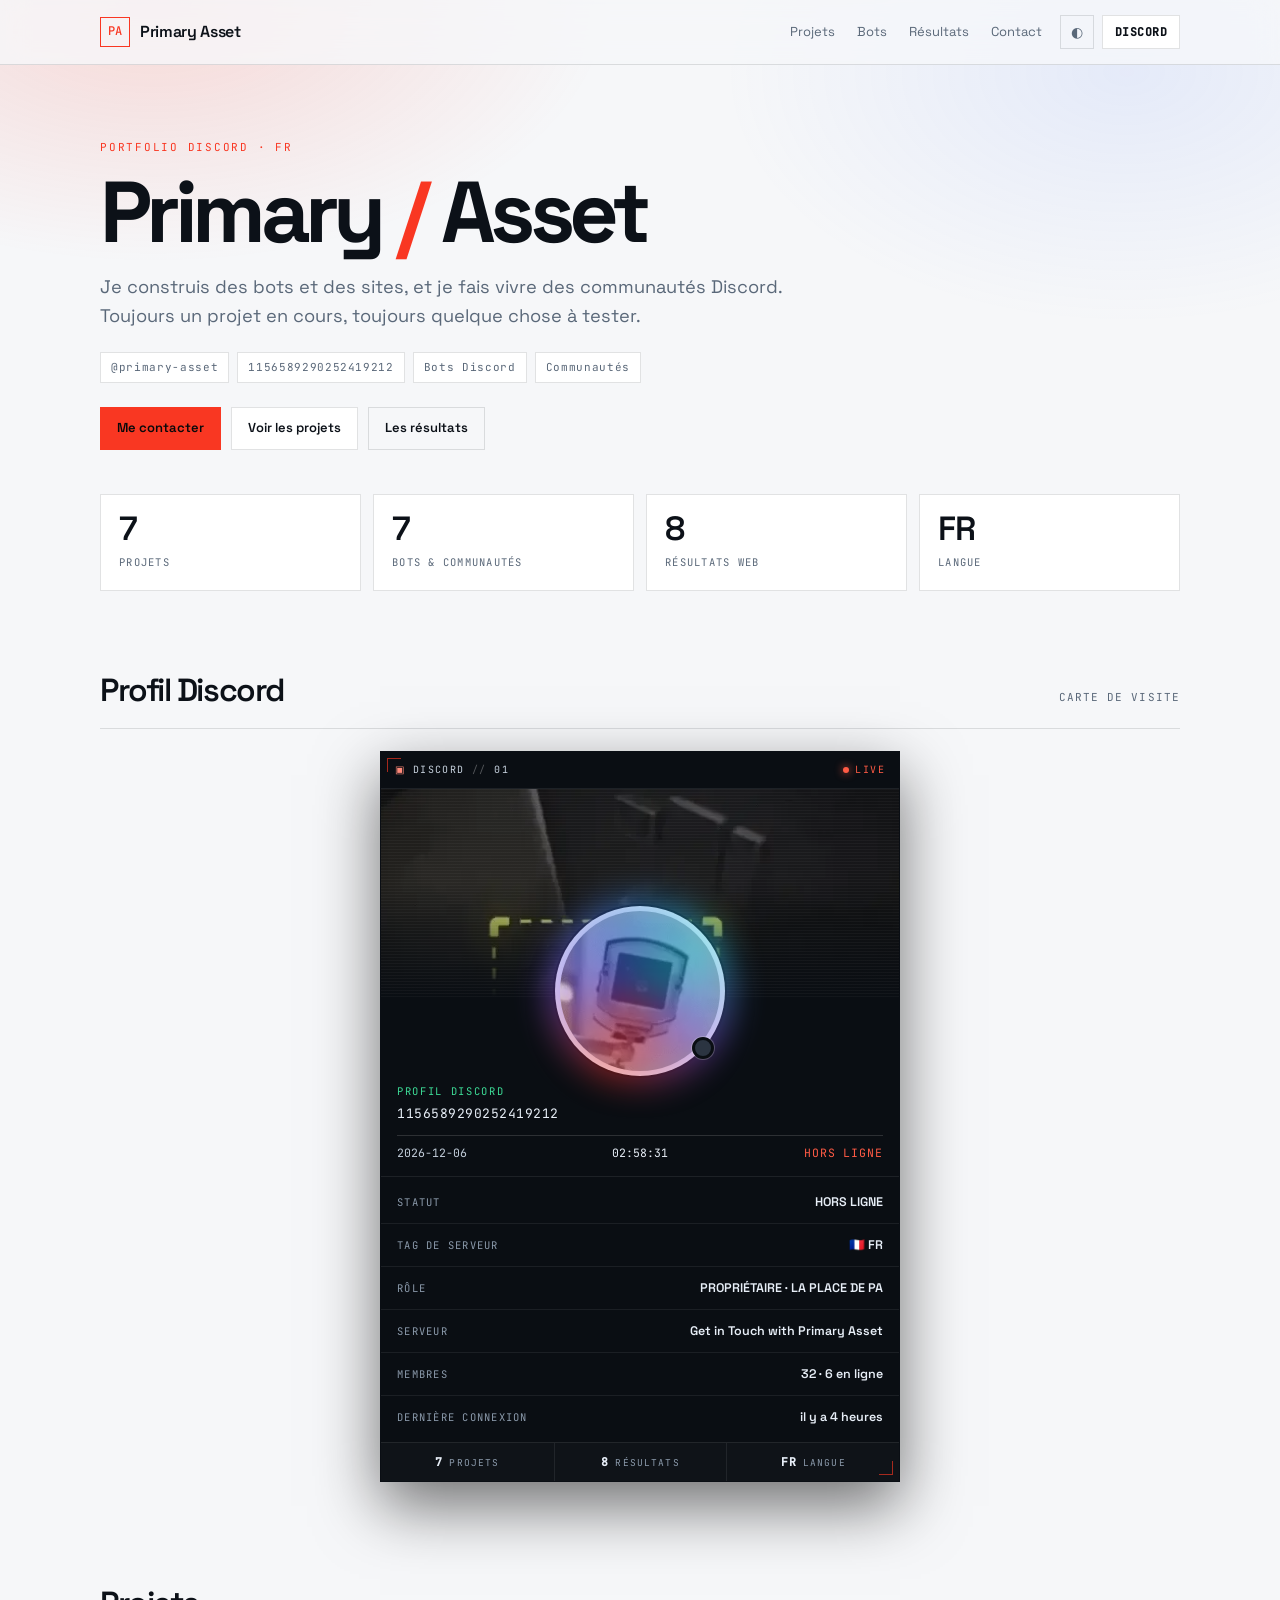
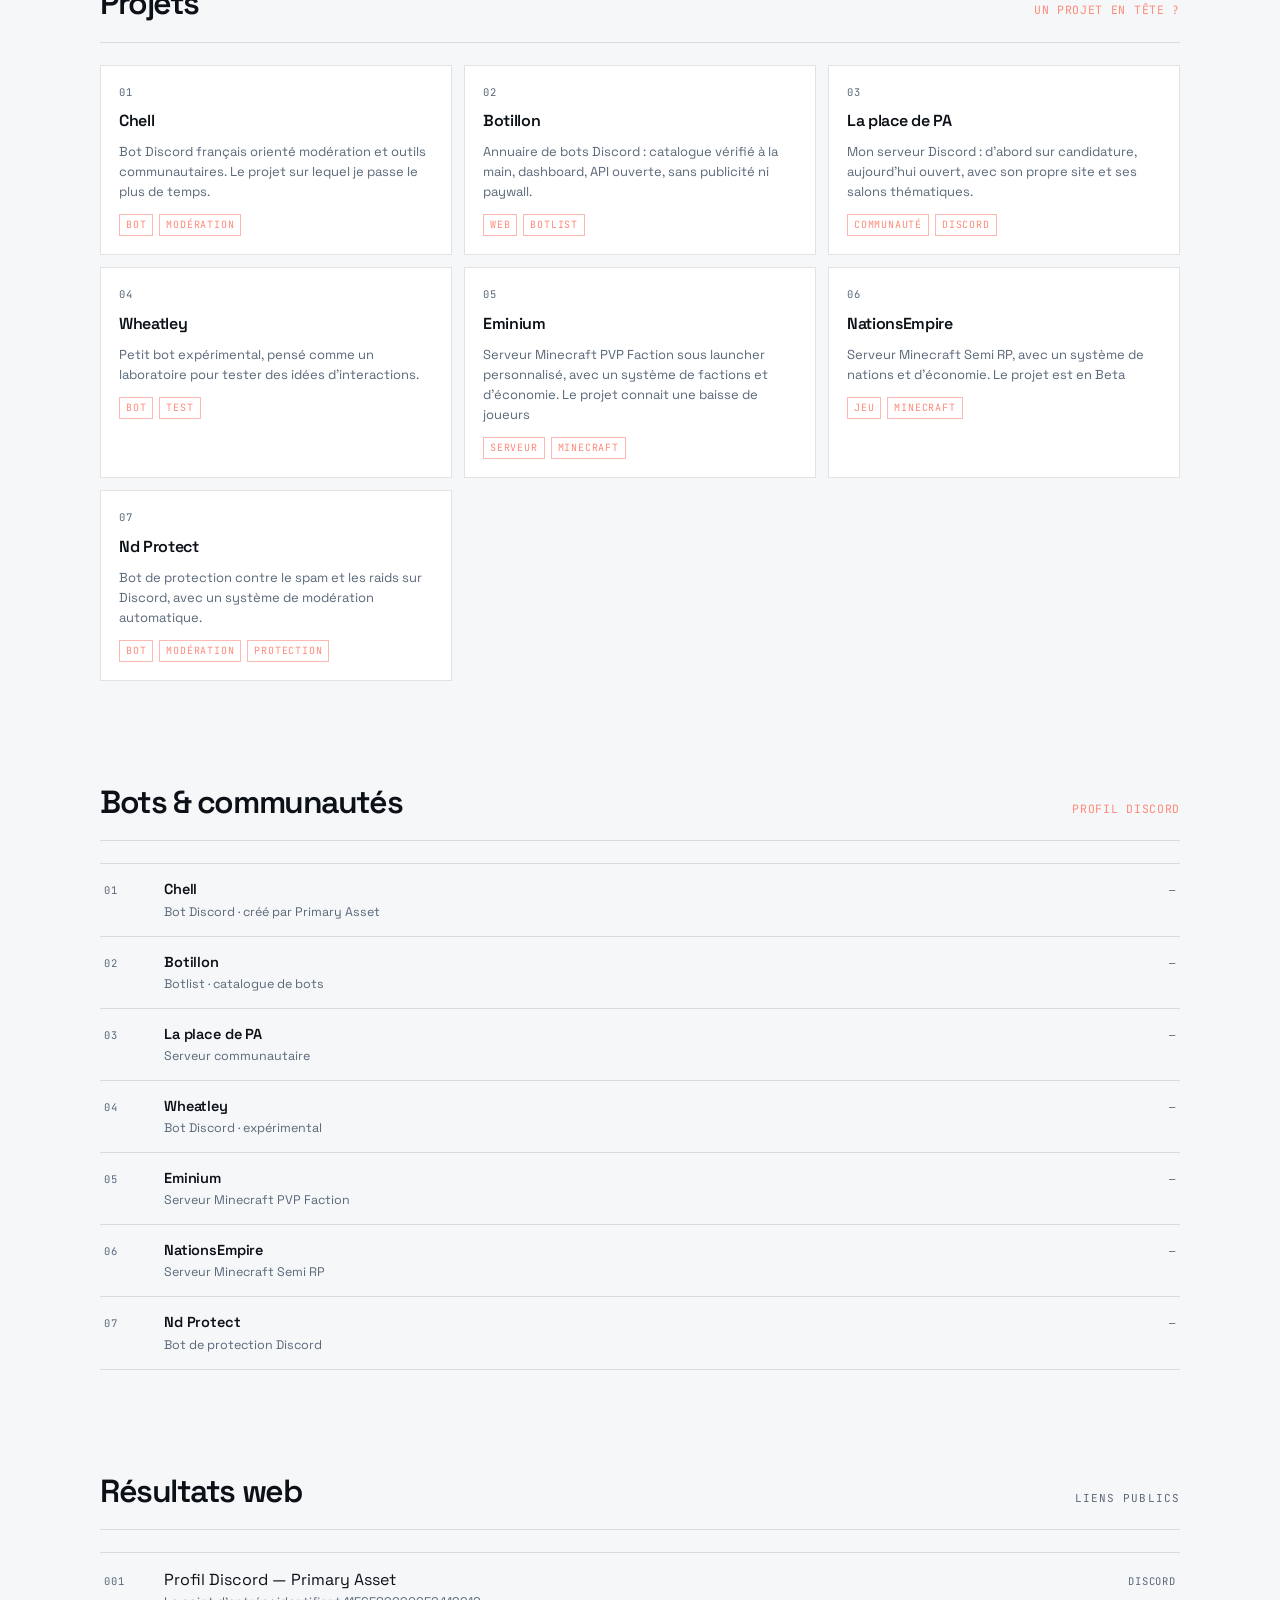
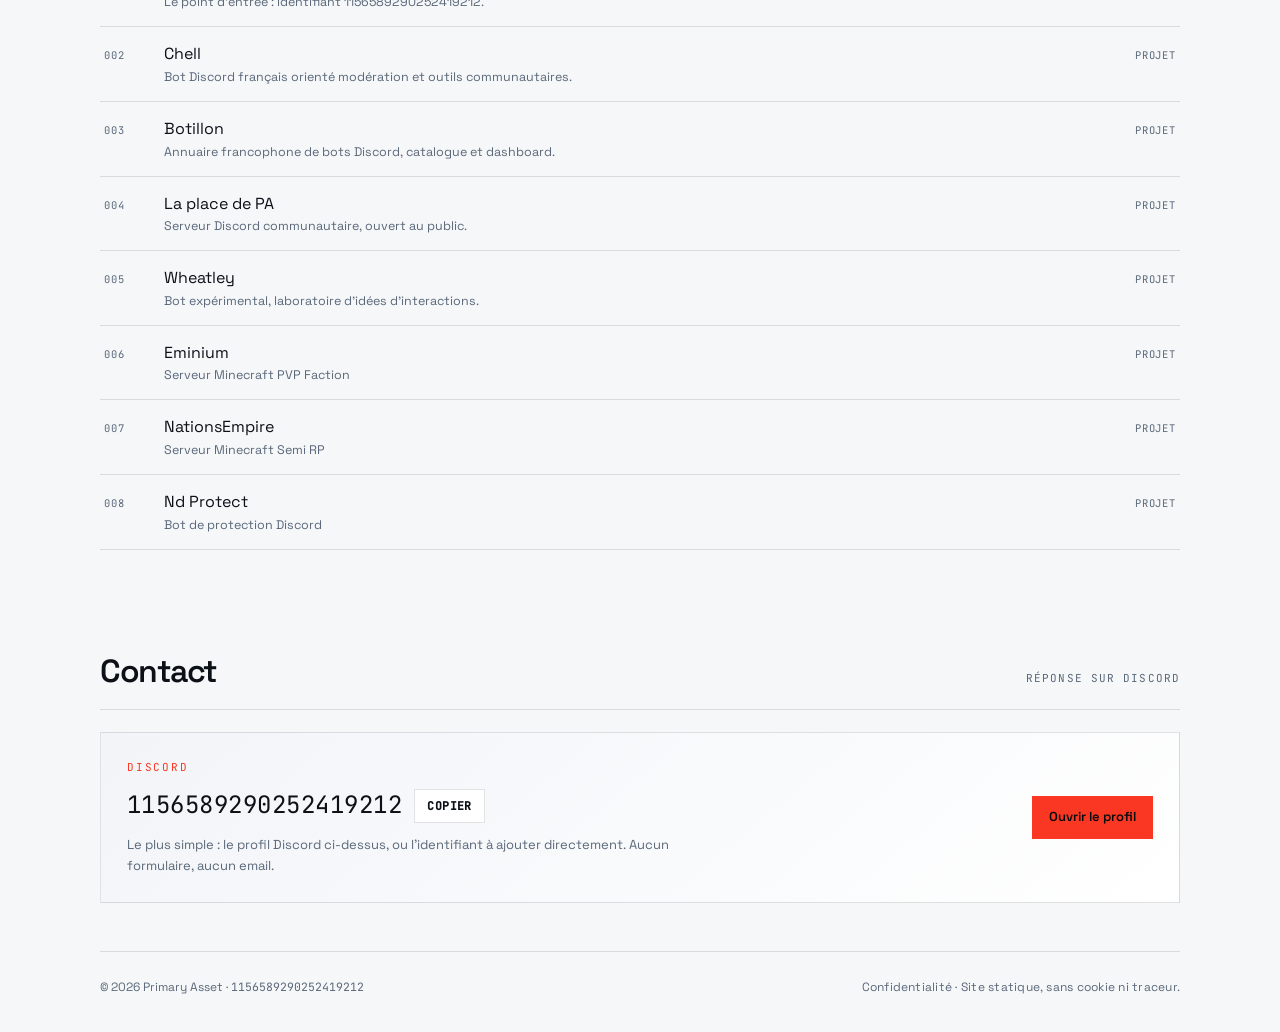
==== commit 28a705ef: "RGPD : polices et images auto-hebergees, page confidentialite, plus aucune requete tierce" ====
--- a/index.html
+++ b/index.html
@@ -19,12 +19,7 @@
     <meta property="og:locale" content="fr_FR" />
     <link rel="icon" type="image/svg+xml" href="icon.svg" />
 
-    <link rel="preconnect" href="https://fonts.googleapis.com" />
-    <link rel="preconnect" href="https://fonts.gstatic.com" crossorigin />
-    <link
-      href="https://fonts.googleapis.com/css2?family=Space+Grotesk:wght@400;500;600;700&family=JetBrains+Mono:wght@400;500&display=swap"
-      rel="stylesheet"
-    />
+    <link rel="stylesheet" href="assets/fonts/fonts.css" />
     <link rel="stylesheet" href="styles.css" />
     <noscript><style>[data-reveal]{opacity:1;transform:none}</style></noscript>
   </head>
@@ -198,7 +193,7 @@
 
     <footer class="site-foot wrap">
       <p>© <span id="year">2026</span> Primary Asset · <span class="mono" id="foot-id">1156589290252419212</span></p>
-      <p class="foot-note">Site statique, sans tracker ni cookie.</p>
+      <p class="foot-note"><a href="confidentialite.html">Confidentialité</a> · Site statique, sans cookie ni traceur.</p>
     </footer>
 
     <script src="content.js"></script>
--- a/assets/fonts/fonts.css
+++ b/assets/fonts/fonts.css
@@ -0,0 +1,109 @@
+/* Polices hebergees en local - aucun appel a Google */
+/* latin-ext */
+@font-face {
+  font-family: 'JetBrains Mono';
+  font-style: normal;
+  font-weight: 400;
+  font-display: swap;
+  src: url(./jetbrains-mono-400-latin-ext.woff2) format('woff2');
+  unicode-range: U+0100-02BA, U+02BD-02C5, U+02C7-02CC, U+02CE-02D7, U+02DD-02FF, U+0304, U+0308, U+0329, U+1D00-1DBF, U+1E00-1E9F, U+1EF2-1EFF, U+2020, U+20A0-20AB, U+20AD-20C4, U+2113, U+2C60-2C7F, U+A720-A7FF;
+}
+/* latin */
+@font-face {
+  font-family: 'JetBrains Mono';
+  font-style: normal;
+  font-weight: 400;
+  font-display: swap;
+  src: url(./jetbrains-mono-400-latin.woff2) format('woff2');
+  unicode-range: U+0000-00FF, U+0131, U+0152-0153, U+02BB-02BC, U+02C6, U+02DA, U+02DC, U+0304, U+0308, U+0329, U+2000-206F, U+20AC, U+2122, U+2191, U+2193, U+2212, U+2215, U+FEFF, U+FFFD;
+}
+/* latin-ext */
+@font-face {
+  font-family: 'JetBrains Mono';
+  font-style: normal;
+  font-weight: 500;
+  font-display: swap;
+  src: url(./jetbrains-mono-400-latin-ext.woff2) format('woff2');
+  unicode-range: U+0100-02BA, U+02BD-02C5, U+02C7-02CC, U+02CE-02D7, U+02DD-02FF, U+0304, U+0308, U+0329, U+1D00-1DBF, U+1E00-1E9F, U+1EF2-1EFF, U+2020, U+20A0-20AB, U+20AD-20C4, U+2113, U+2C60-2C7F, U+A720-A7FF;
+}
+/* latin */
+@font-face {
+  font-family: 'JetBrains Mono';
+  font-style: normal;
+  font-weight: 500;
+  font-display: swap;
+  src: url(./jetbrains-mono-400-latin.woff2) format('woff2');
+  unicode-range: U+0000-00FF, U+0131, U+0152-0153, U+02BB-02BC, U+02C6, U+02DA, U+02DC, U+0304, U+0308, U+0329, U+2000-206F, U+20AC, U+2122, U+2191, U+2193, U+2212, U+2215, U+FEFF, U+FFFD;
+}
+/* latin-ext */
+@font-face {
+  font-family: 'Space Grotesk';
+  font-style: normal;
+  font-weight: 400;
+  font-display: swap;
+  src: url(./space-grotesk-400-latin-ext.woff2) format('woff2');
+  unicode-range: U+0100-02BA, U+02BD-02C5, U+02C7-02CC, U+02CE-02D7, U+02DD-02FF, U+0304, U+0308, U+0329, U+1D00-1DBF, U+1E00-1E9F, U+1EF2-1EFF, U+2020, U+20A0-20AB, U+20AD-20C4, U+2113, U+2C60-2C7F, U+A720-A7FF;
+}
+/* latin */
+@font-face {
+  font-family: 'Space Grotesk';
+  font-style: normal;
+  font-weight: 400;
+  font-display: swap;
+  src: url(./space-grotesk-400-latin.woff2) format('woff2');
+  unicode-range: U+0000-00FF, U+0131, U+0152-0153, U+02BB-02BC, U+02C6, U+02DA, U+02DC, U+0304, U+0308, U+0329, U+2000-206F, U+20AC, U+2122, U+2191, U+2193, U+2212, U+2215, U+FEFF, U+FFFD;
+}
+/* latin-ext */
+@font-face {
+  font-family: 'Space Grotesk';
+  font-style: normal;
+  font-weight: 500;
+  font-display: swap;
+  src: url(./space-grotesk-400-latin-ext.woff2) format('woff2');
+  unicode-range: U+0100-02BA, U+02BD-02C5, U+02C7-02CC, U+02CE-02D7, U+02DD-02FF, U+0304, U+0308, U+0329, U+1D00-1DBF, U+1E00-1E9F, U+1EF2-1EFF, U+2020, U+20A0-20AB, U+20AD-20C4, U+2113, U+2C60-2C7F, U+A720-A7FF;
+}
+/* latin */
+@font-face {
+  font-family: 'Space Grotesk';
+  font-style: normal;
+  font-weight: 500;
+  font-display: swap;
+  src: url(./space-grotesk-400-latin.woff2) format('woff2');
+  unicode-range: U+0000-00FF, U+0131, U+0152-0153, U+02BB-02BC, U+02C6, U+02DA, U+02DC, U+0304, U+0308, U+0329, U+2000-206F, U+20AC, U+2122, U+2191, U+2193, U+2212, U+2215, U+FEFF, U+FFFD;
+}
+/* latin-ext */
+@font-face {
+  font-family: 'Space Grotesk';
+  font-style: normal;
+  font-weight: 600;
+  font-display: swap;
+  src: url(./space-grotesk-400-latin-ext.woff2) format('woff2');
+  unicode-range: U+0100-02BA, U+02BD-02C5, U+02C7-02CC, U+02CE-02D7, U+02DD-02FF, U+0304, U+0308, U+0329, U+1D00-1DBF, U+1E00-1E9F, U+1EF2-1EFF, U+2020, U+20A0-20AB, U+20AD-20C4, U+2113, U+2C60-2C7F, U+A720-A7FF;
+}
+/* latin */
+@font-face {
+  font-family: 'Space Grotesk';
+  font-style: normal;
+  font-weight: 600;
+  font-display: swap;
+  src: url(./space-grotesk-400-latin.woff2) format('woff2');
+  unicode-range: U+0000-00FF, U+0131, U+0152-0153, U+02BB-02BC, U+02C6, U+02DA, U+02DC, U+0304, U+0308, U+0329, U+2000-206F, U+20AC, U+2122, U+2191, U+2193, U+2212, U+2215, U+FEFF, U+FFFD;
+}
+/* latin-ext */
+@font-face {
+  font-family: 'Space Grotesk';
+  font-style: normal;
+  font-weight: 700;
+  font-display: swap;
+  src: url(./space-grotesk-400-latin-ext.woff2) format('woff2');
+  unicode-range: U+0100-02BA, U+02BD-02C5, U+02C7-02CC, U+02CE-02D7, U+02DD-02FF, U+0304, U+0308, U+0329, U+1D00-1DBF, U+1E00-1E9F, U+1EF2-1EFF, U+2020, U+20A0-20AB, U+20AD-20C4, U+2113, U+2C60-2C7F, U+A720-A7FF;
+}
+/* latin */
+@font-face {
+  font-family: 'Space Grotesk';
+  font-style: normal;
+  font-weight: 700;
+  font-display: swap;
+  src: url(./space-grotesk-400-latin.woff2) format('woff2');
+  unicode-range: U+0000-00FF, U+0131, U+0152-0153, U+02BB-02BC, U+02C6, U+02DA, U+02DC, U+0304, U+0308, U+0329, U+2000-206F, U+20AC, U+2122, U+2191, U+2193, U+2212, U+2215, U+FEFF, U+FFFD;
+}
--- a/styles.css
+++ b/styles.css
@@ -1136,6 +1136,78 @@
   }
 }
 
+.legal {
+  width: min(760px, 100% - 40px);
+  padding: 56px 0 40px;
+}
+
+.legal h1 {
+  margin: 0 0 14px;
+  font-size: clamp(2.1rem, 6vw, 3.2rem);
+  line-height: 1.02;
+  letter-spacing: -0.055em;
+}
+
+.legal h2 {
+  margin: 34px 0 10px;
+  padding-top: 14px;
+  border-top: 1px solid var(--line);
+  font-size: 1.05rem;
+  font-weight: 600;
+  letter-spacing: -0.02em;
+}
+
+.legal p {
+  max-width: 72ch;
+  margin: 0 0 14px;
+  color: var(--muted);
+  font-size: 14px;
+}
+
+.legal-lede {
+  font-size: 1.05rem;
+  color: var(--text);
+}
+
+.legal strong {
+  color: var(--text);
+}
+
+.legal a {
+  color: var(--accent-soft);
+  text-underline-offset: 0.18em;
+}
+
+.legal code {
+  padding: 1px 5px;
+  border: 1px solid var(--line);
+  background: var(--panel);
+  font-family: var(--font-mono);
+  font-size: 0.85em;
+}
+
+.legal-date {
+  font-family: var(--font-mono);
+  font-size: 11px;
+  letter-spacing: 0.08em;
+  text-transform: uppercase;
+}
+
+.legal-back {
+  margin-top: 36px;
+}
+
+.site-foot a {
+  color: var(--muted);
+  text-decoration: none;
+  border-bottom: 1px solid transparent;
+}
+
+.site-foot a:hover {
+  color: var(--text);
+  border-bottom-color: var(--accent);
+}
+
 @media (max-width: 820px) {
   .nav {
     display: none;
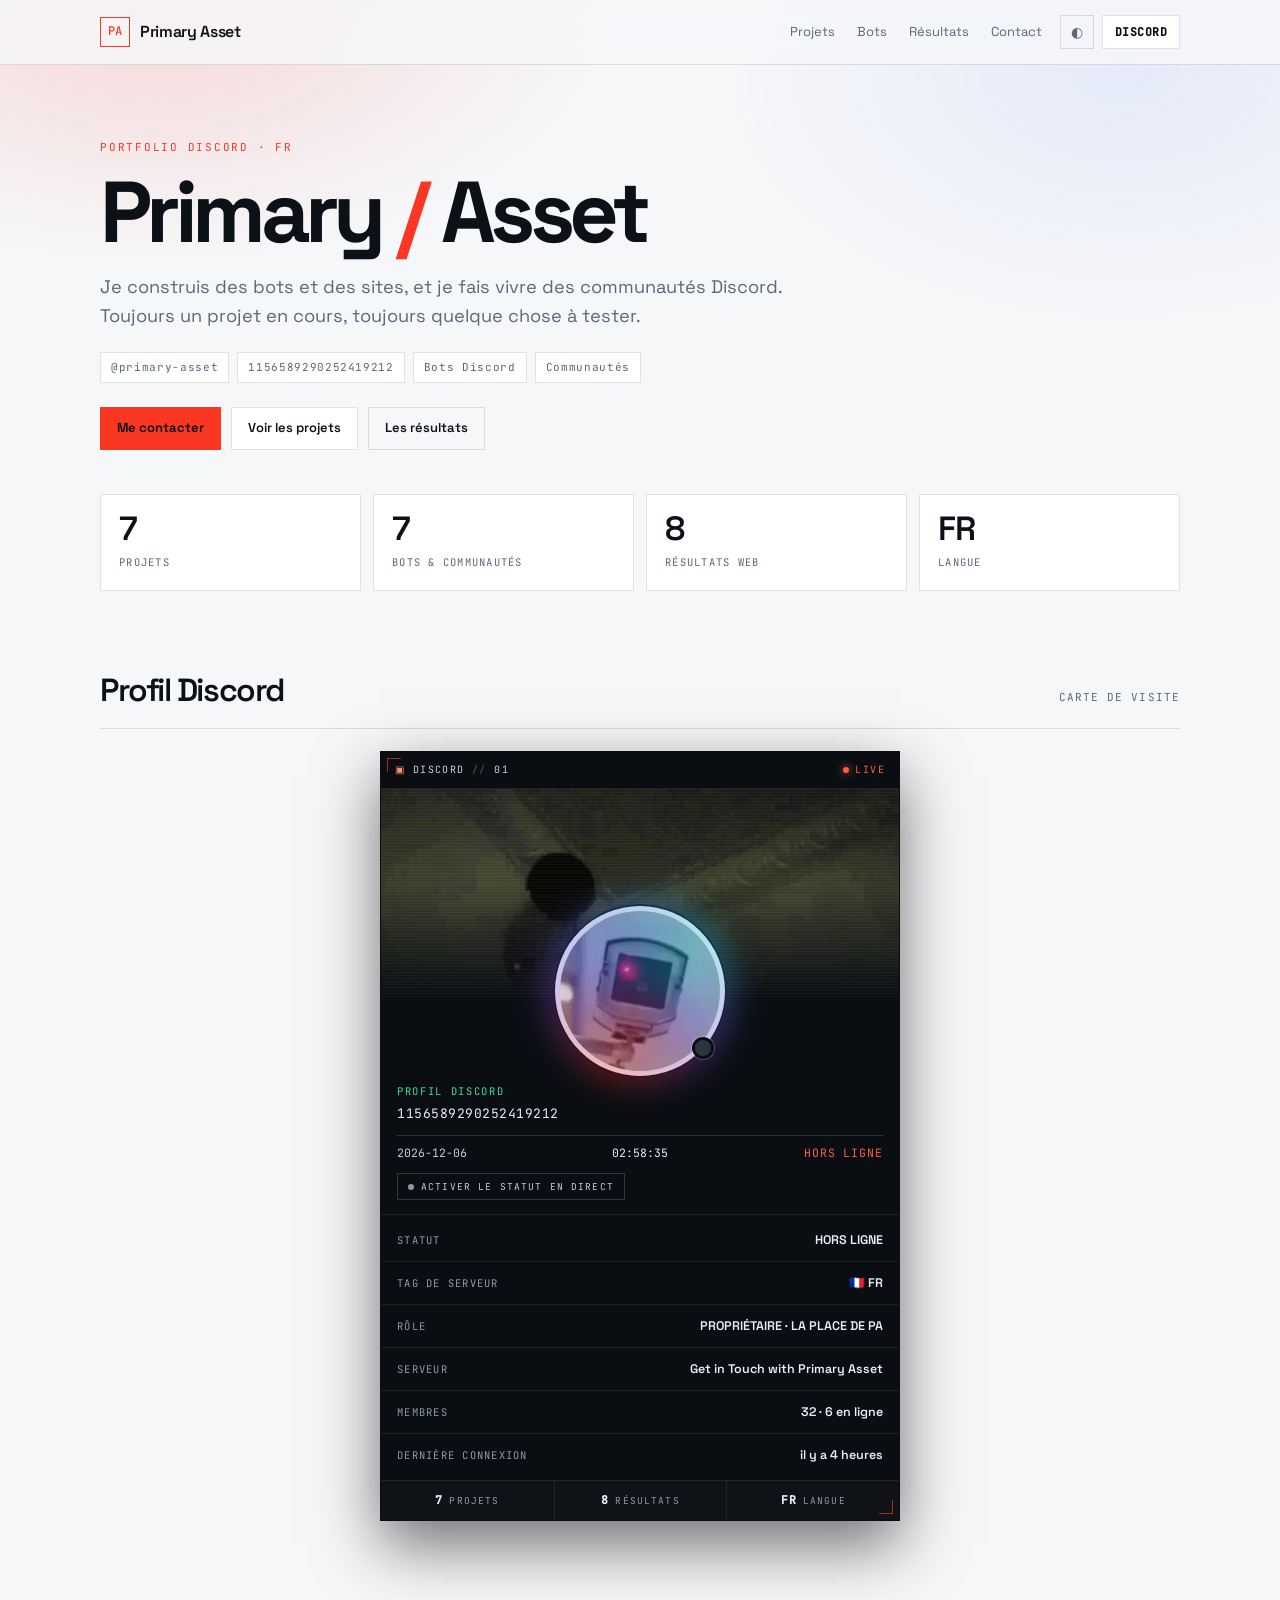
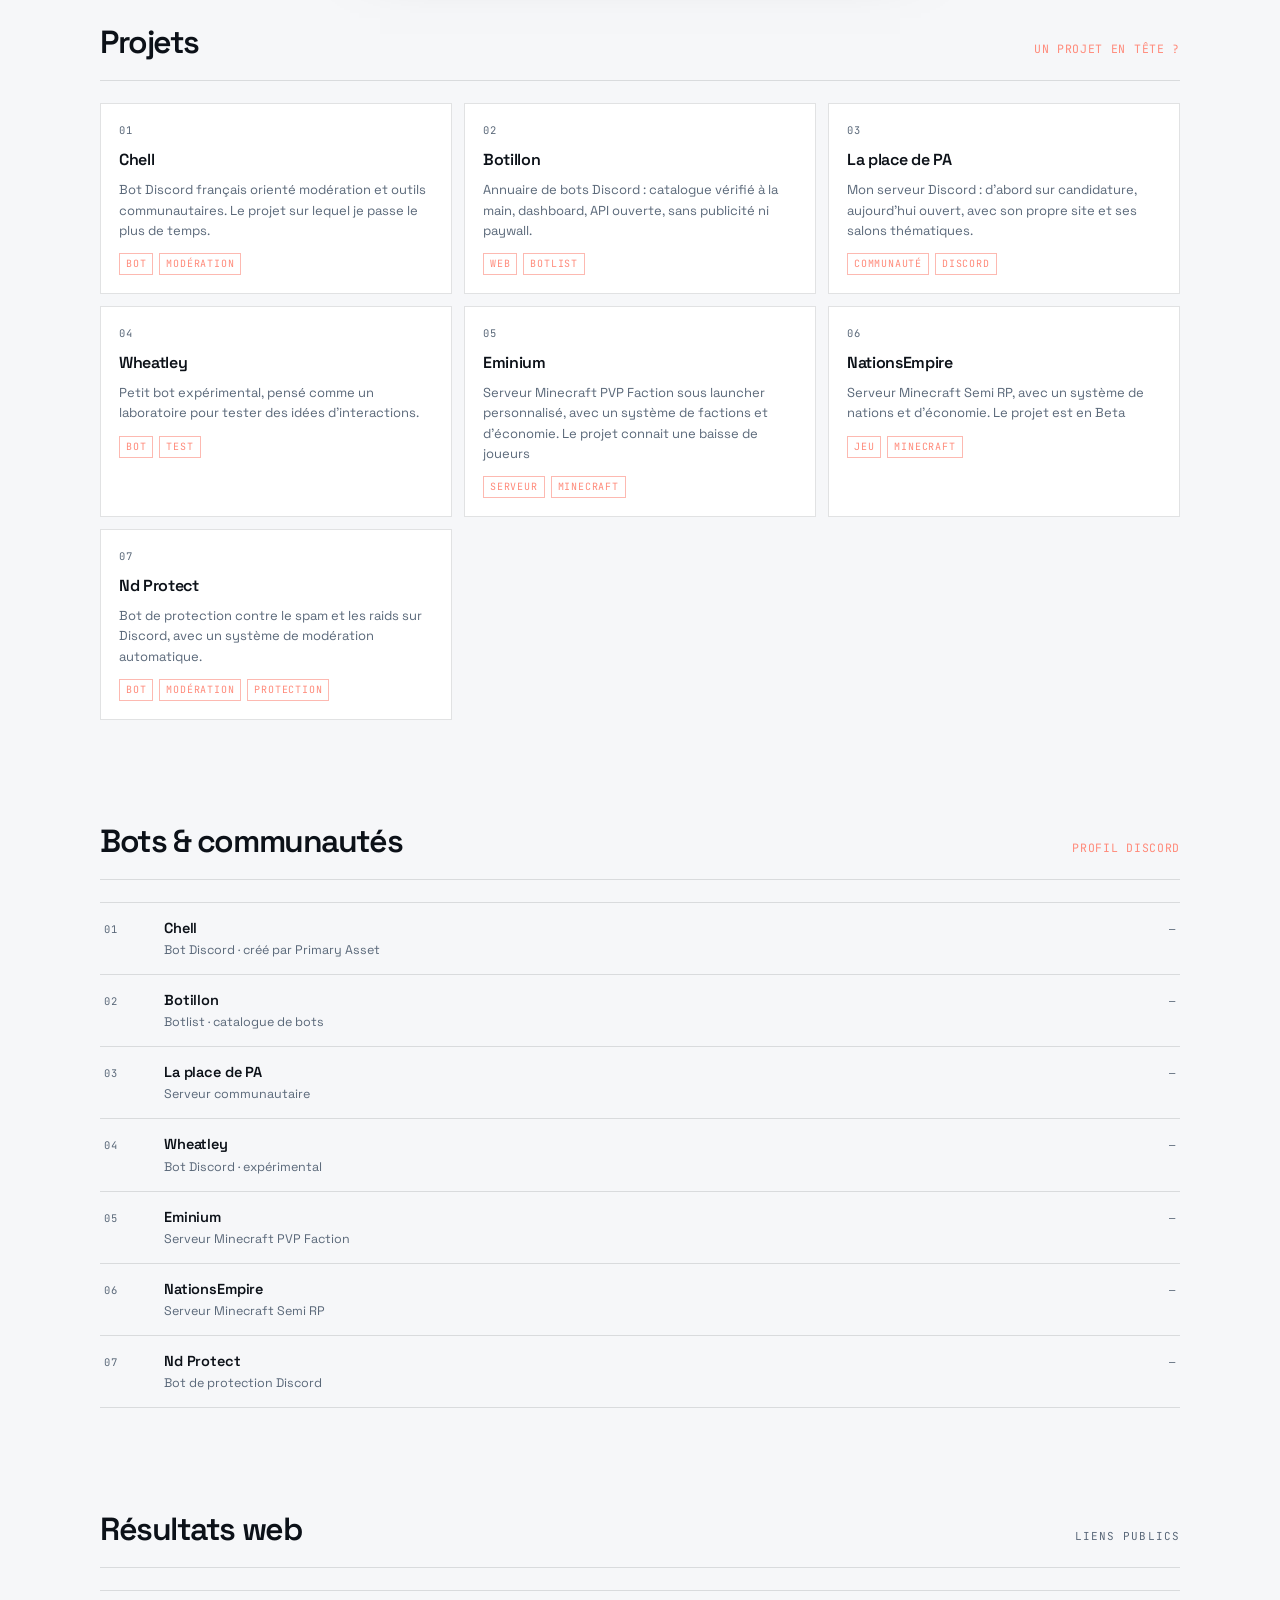
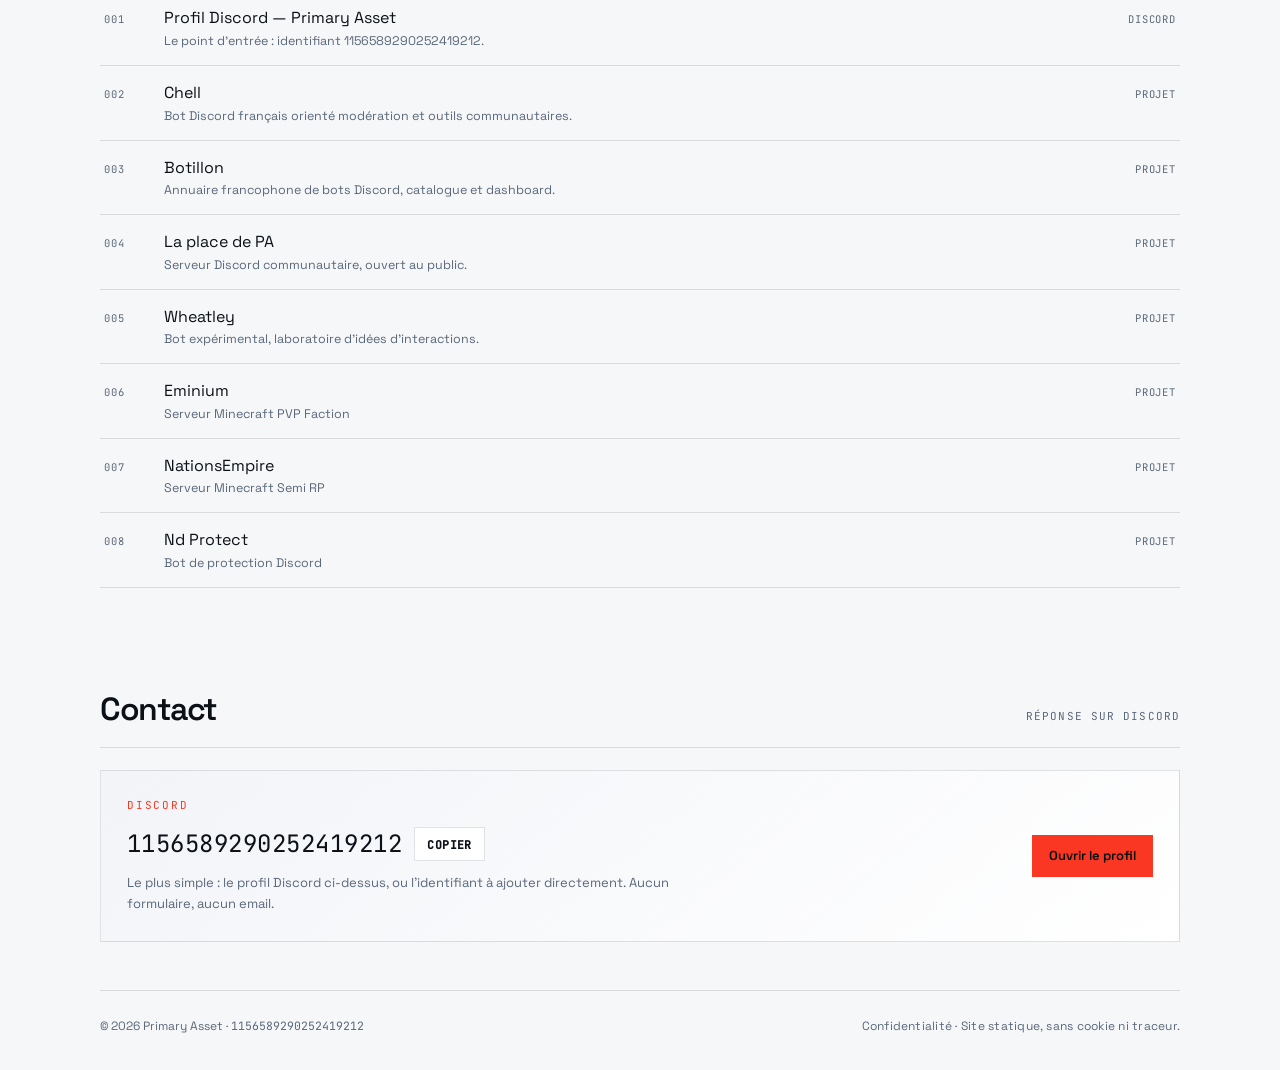
==== commit c9d531f1: "Statut Discord en direct via Lanyard (après clic, RGPD) - Bouton « Activer le statut en direct » sur" ====
--- a/index.html
+++ b/index.html
@@ -121,6 +121,13 @@
               <span id="dc-time">00:00:00</span>
               <span class="dcard-state" id="dc-state">HORS LIGNE</span>
             </p>
+
+            <p class="dcard-live-row">
+              <button id="dc-live-toggle" class="dcard-switch" type="button" aria-pressed="false">
+                <span class="dcard-switch-dot" aria-hidden="true"></span>
+                <span id="dc-live-text">Activer le statut en direct</span>
+              </button>
+            </p>
           </div>
 
           <div class="dcard-rows">
@@ -129,7 +136,7 @@
             <div class="dcard-row"><span class="k">Rôle</span><span class="v" id="dc-role">—</span></div>
             <div class="dcard-row"><span class="k">Serveur</span><span class="v" id="dc-serveur">—</span></div>
             <div class="dcard-row"><span class="k">Membres</span><span class="v" id="dc-membres">—</span></div>
-            <div class="dcard-row"><span class="k">Dernière connexion</span><span class="v" id="dc-connexion">—</span></div>
+            <div class="dcard-row"><span class="k" id="dc-connexion-k">Dernière connexion</span><span class="v" id="dc-connexion">—</span></div>
           </div>
 
           <footer class="dcard-foot">
--- a/styles.css
+++ b/styles.css
@@ -955,7 +955,7 @@
   border-radius: 50%;
   background: conic-gradient(from 200deg, #ff3b30, #8b5cf6, #3b82f6, #22d3ee, #8b5cf6, #ff3b30);
   filter: blur(16px);
-  opacity: 0.5;
+  opacity: 0.38;
 }
 
 .dcard-avatar {
@@ -1039,6 +1039,49 @@
   color: #3ba55d;
 }
 
+.dcard-live-row {
+  margin: 10px 0 0;
+}
+
+.dcard-switch {
+  display: inline-flex;
+  align-items: center;
+  gap: 7px;
+  padding: 6px 10px;
+  border: 1px solid rgba(255, 255, 255, 0.16);
+  background: transparent;
+  color: #c3cedb;
+  font-family: var(--font-mono);
+  font-size: 9.5px;
+  letter-spacing: 0.12em;
+  text-transform: uppercase;
+  cursor: pointer;
+  transition: border-color 0.18s ease, color 0.18s ease;
+}
+
+.dcard-switch:hover {
+  border-color: var(--accent);
+  color: #fff;
+}
+
+.dcard-switch-dot {
+  width: 6px;
+  height: 6px;
+  border-radius: 50%;
+  background: #8b9aab;
+}
+
+.dcard-switch[aria-pressed="true"] .dcard-switch-dot {
+  background: #3ddc97;
+  box-shadow: 0 0 8px #3ddc97;
+}
+
+.dcard-live.is-off .dcard-dot {
+  animation: none;
+  opacity: 0.4;
+  box-shadow: none;
+}
+
 .dcard-rows {
   padding: 4px 0;
 }
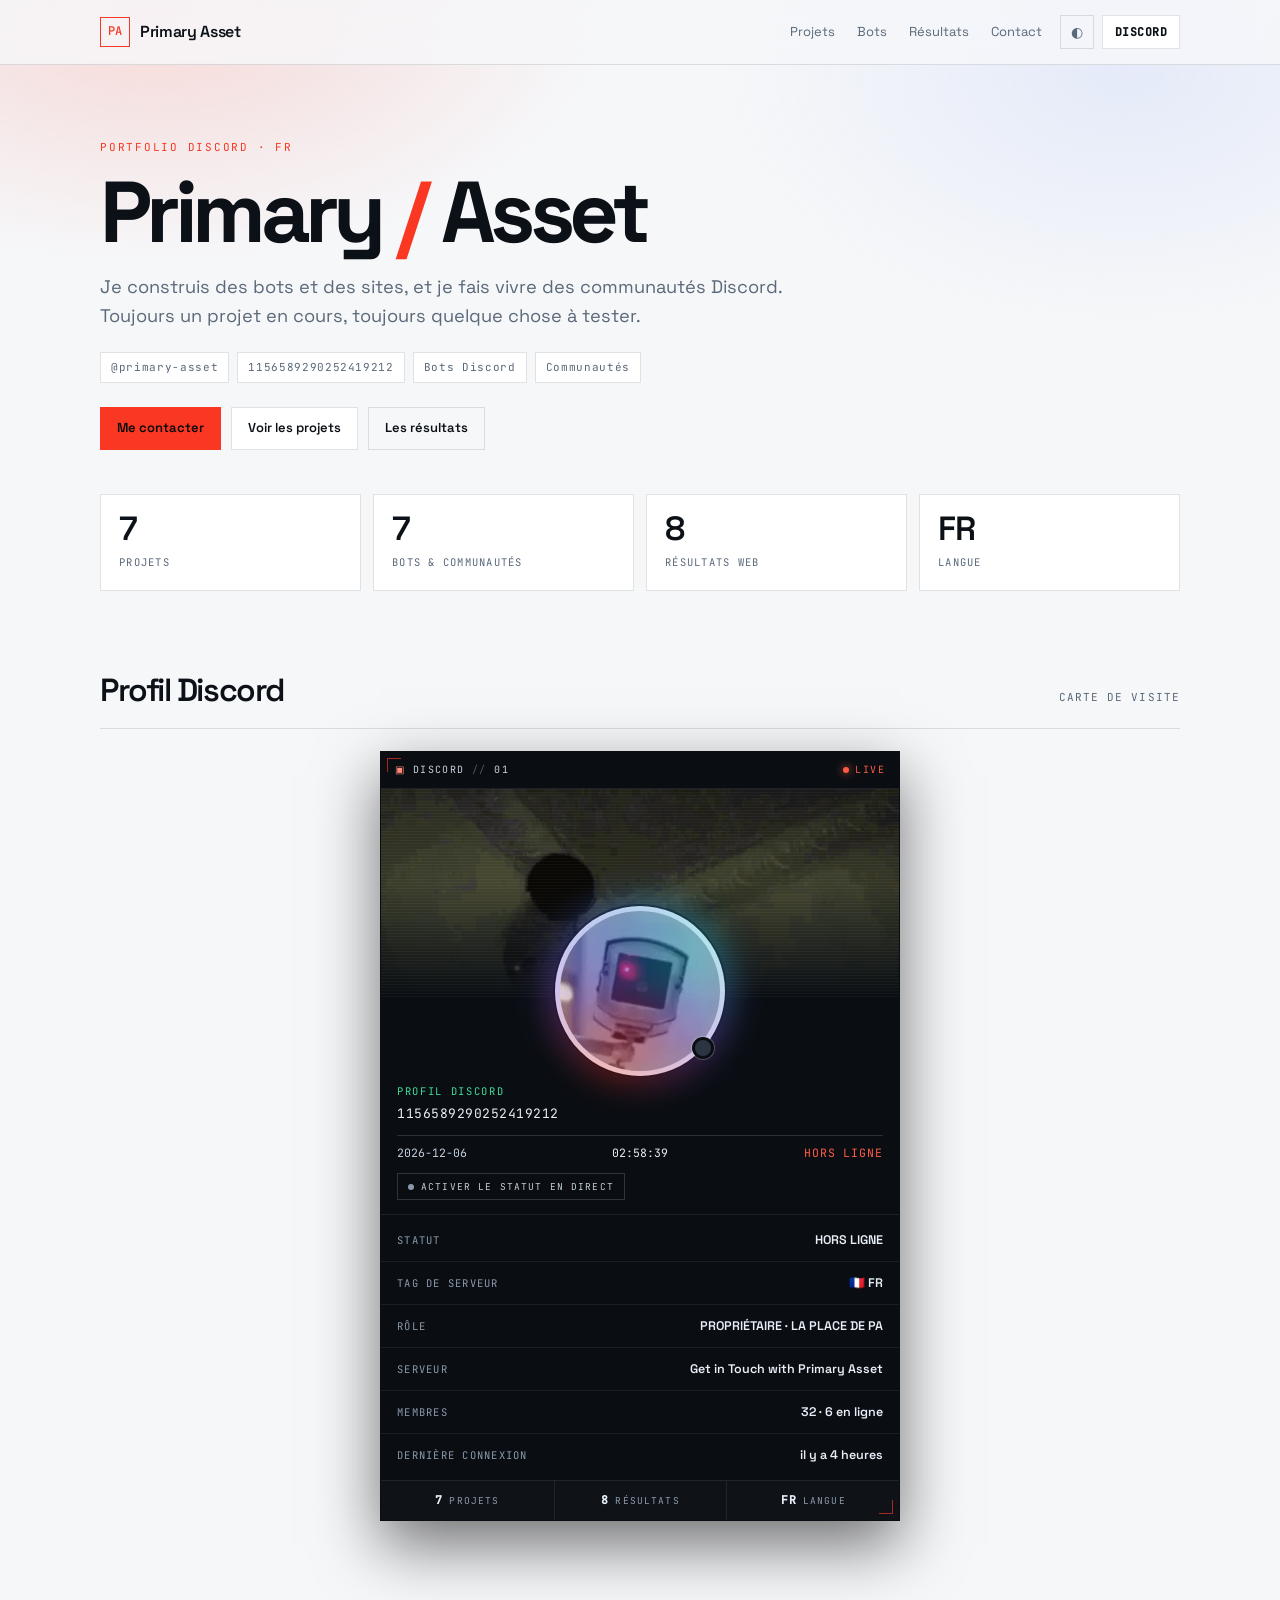
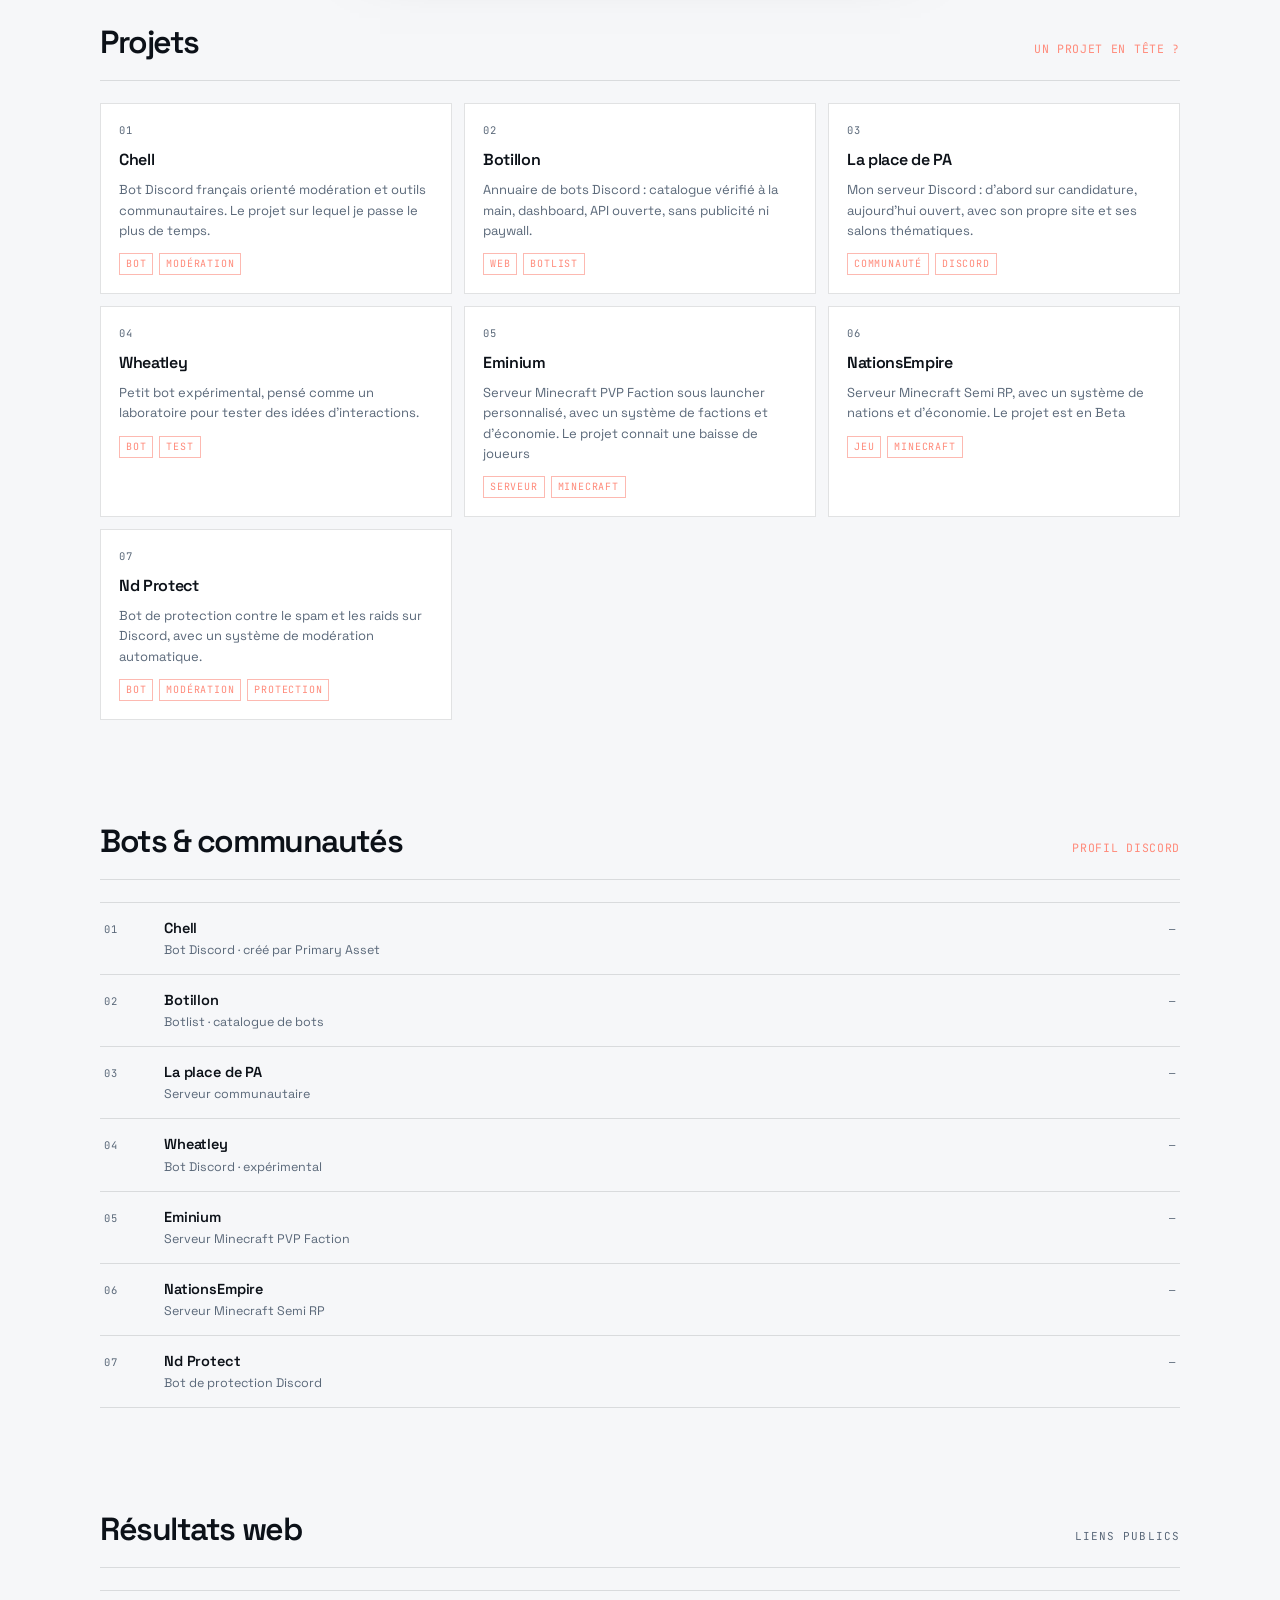
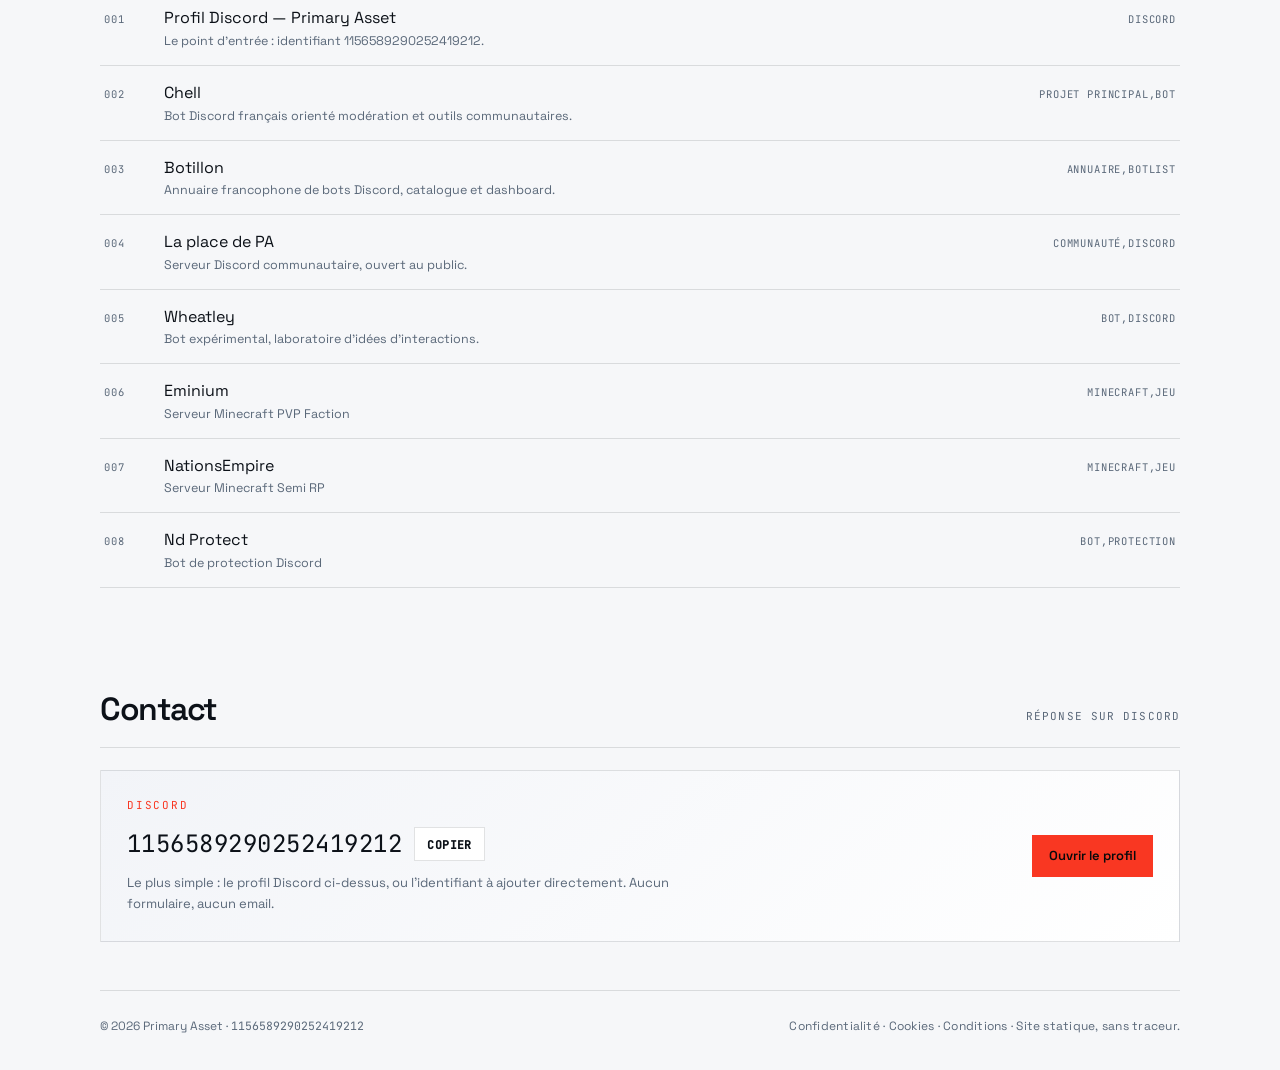
==== commit 1c56c24b: "Pages cookies et conditions generales, sitemap et canonical - cookies.html : aucun cookie, stockage " ====
--- a/index.html
+++ b/index.html
@@ -9,6 +9,7 @@
       content="Portfolio Discord de Primary Asset : projets, bots, communautés et contact. Discord : 1156589290252419212."
     />
     <meta name="theme-color" content="#07090c" />
+    <link rel="canonical" href="https://primary-asset.fr/" />
     <meta name="color-scheme" content="dark light" />
     <meta property="og:type" content="profile" />
     <meta property="og:title" content="Primary Asset — Portfolio Discord" />
@@ -200,7 +201,11 @@
 
     <footer class="site-foot wrap">
       <p>© <span id="year">2026</span> Primary Asset · <span class="mono" id="foot-id">1156589290252419212</span></p>
-      <p class="foot-note"><a href="confidentialite.html">Confidentialité</a> · Site statique, sans cookie ni traceur.</p>
+      <p class="foot-note">
+        <a href="confidentialite.html">Confidentialité</a> ·
+        <a href="cookies.html">Cookies</a> ·
+        <a href="conditions.html">Conditions</a> · Site statique, sans traceur.
+      </p>
     </footer>
 
     <script src="content.js"></script>
--- a/styles.css
+++ b/styles.css
@@ -1113,6 +1113,10 @@
   font-weight: 600;
   text-align: right;
   color: #e7eef7;
+  min-width: 0;
+  overflow: hidden;
+  text-overflow: ellipsis;
+  white-space: nowrap;
 }
 
 .dcard-row .v .on {
@@ -1176,6 +1180,8 @@
 
   .dcard-row .v {
     text-align: left;
+    white-space: normal;
+    overflow: visible;
   }
 }
 
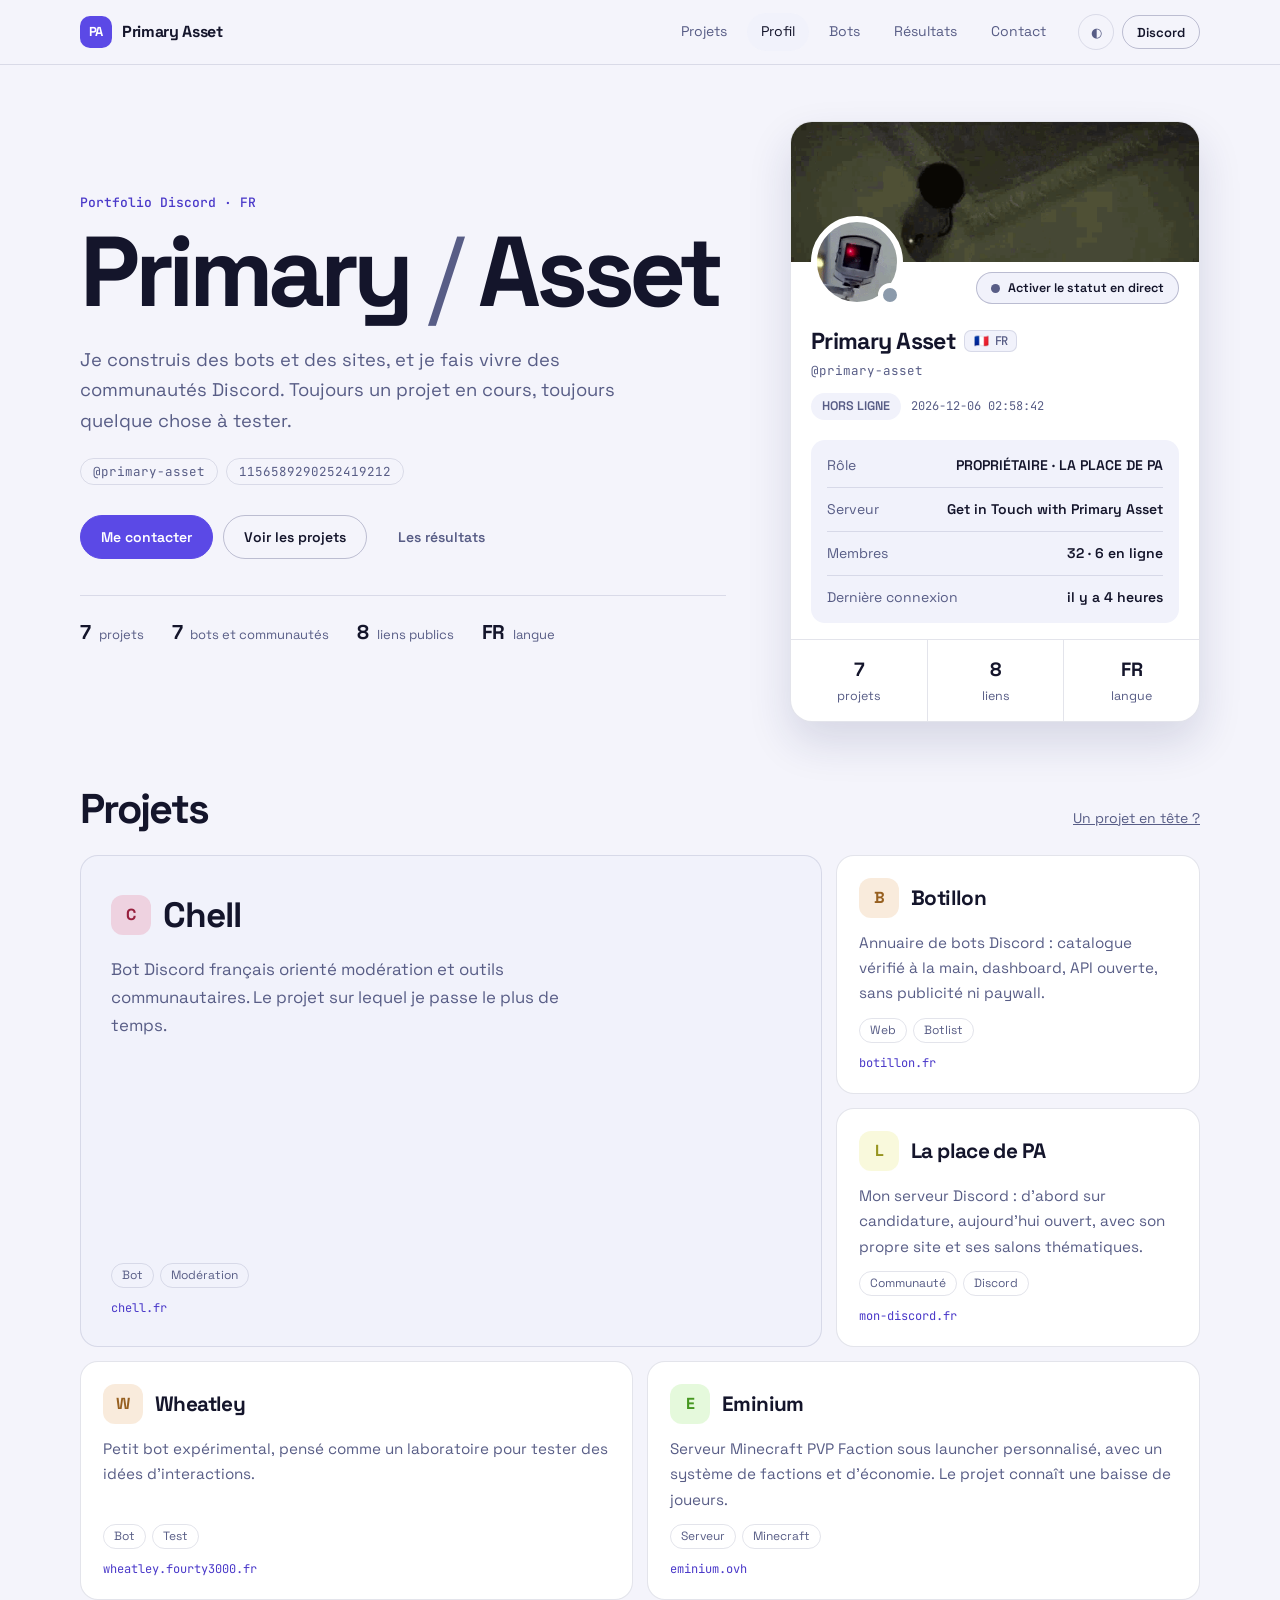
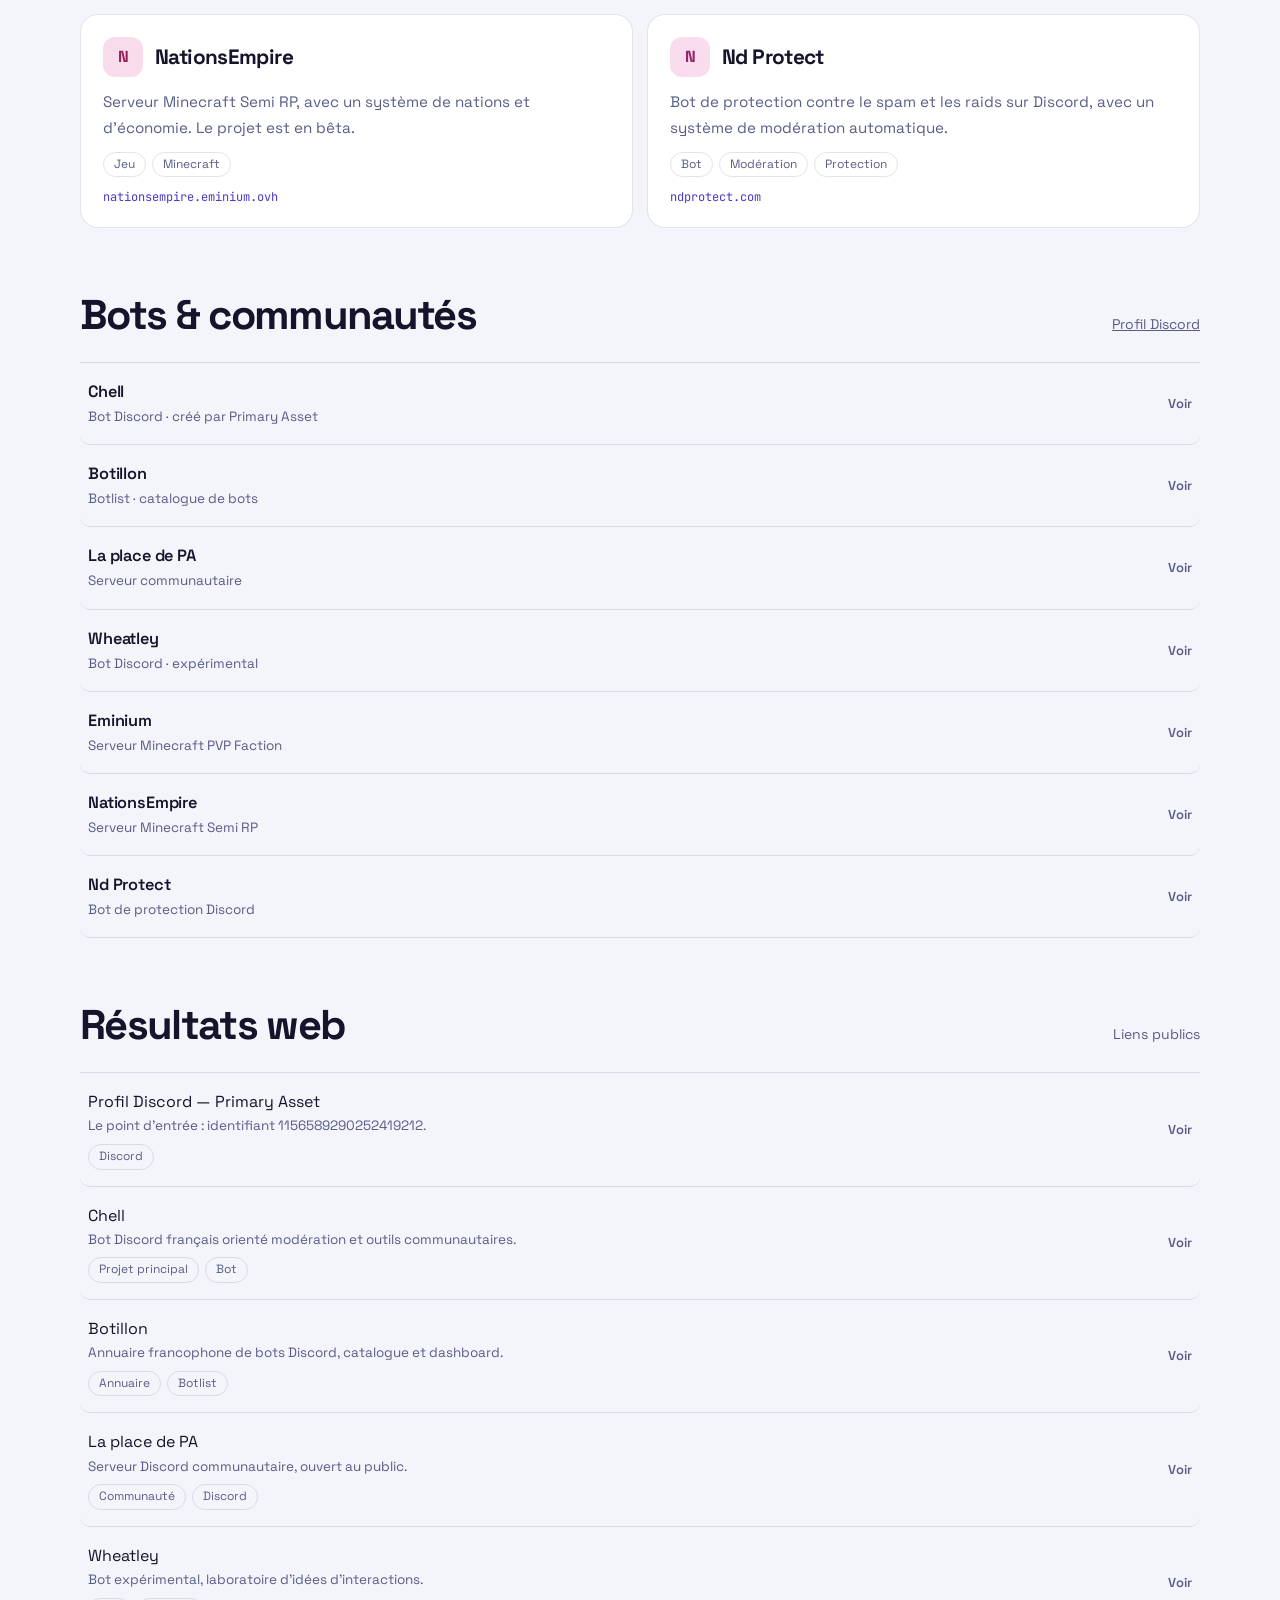
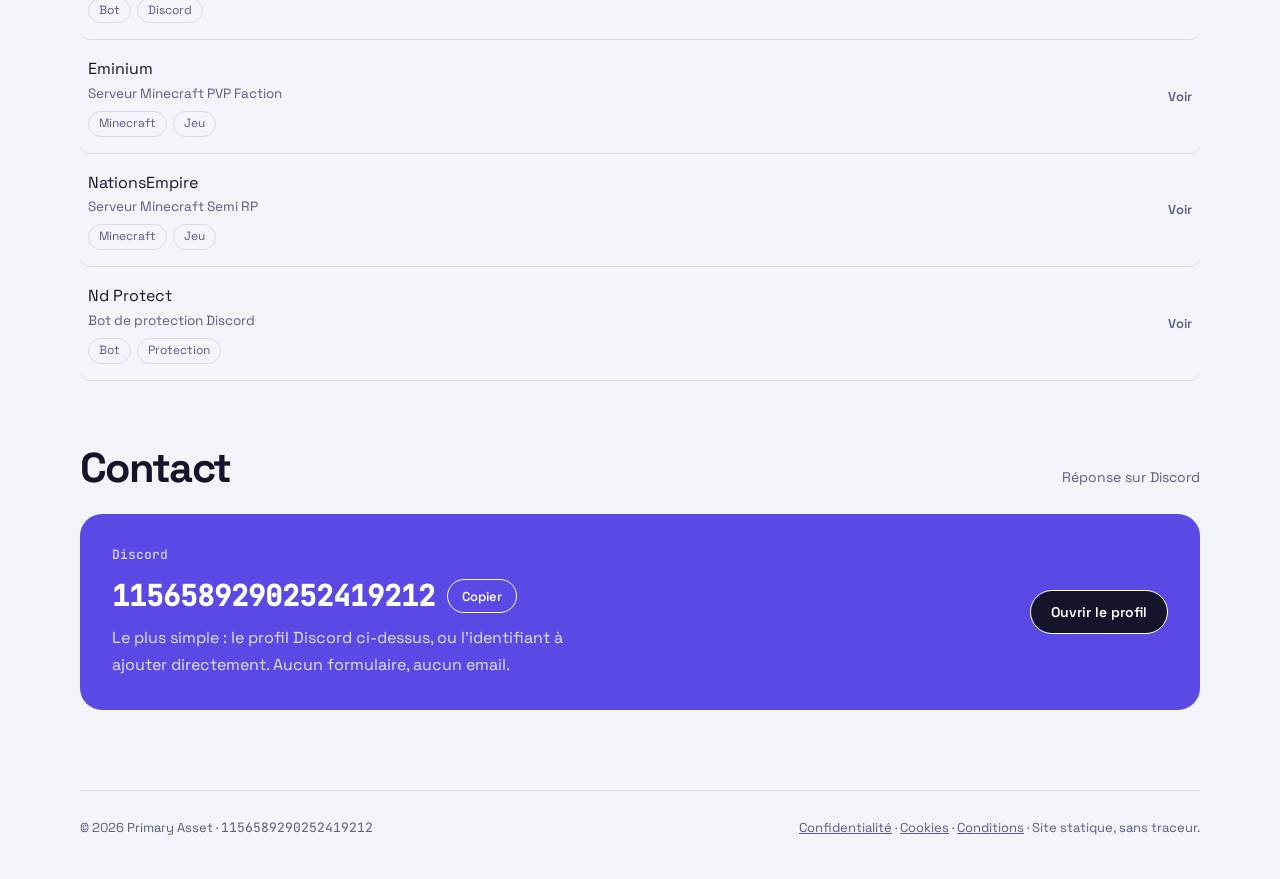
==== commit 305f0117: "Refonte v3 : accueil, carte Discord, page 404 et image de partage" ====
--- a/index.html
+++ b/index.html
@@ -8,7 +8,8 @@
       name="description"
       content="Portfolio Discord de Primary Asset : projets, bots, communautés et contact. Discord : 1156589290252419212."
     />
-    <meta name="theme-color" content="#07090c" />
+    <meta name="theme-color" content="#0c0d1b" media="(prefers-color-scheme: dark)" />
+    <meta name="theme-color" content="#f6f7f9" media="(prefers-color-scheme: light)" />
     <link rel="canonical" href="https://primary-asset.fr/" />
     <meta name="color-scheme" content="dark light" />
     <meta property="og:type" content="profile" />
@@ -18,11 +19,23 @@
       content="Projets, bots, communautés et contact de Primary Asset."
     />
     <meta property="og:locale" content="fr_FR" />
+    <meta property="og:image" content="https://primary-asset.fr/og-image.png" />
+    <meta property="og:image:width" content="1200" />
+    <meta property="og:image:height" content="630" />
+    <meta name="twitter:card" content="summary_large_image" />
+    <meta name="twitter:title" content="Primary Asset — Portfolio Discord" />
+    <meta name="twitter:image" content="https://primary-asset.fr/og-image.png" />
     <link rel="icon" type="image/svg+xml" href="icon.svg" />
-
+    <meta property="og:site_name" content="Primary Asset" />
+    <meta property="og:url" content="https://primary-asset.fr/" />
+
+    <script>try{var t=localStorage.getItem("pa-theme");document.documentElement.dataset.theme=t||(matchMedia("(prefers-color-scheme: light)").matches?"light":"dark")}catch(e){}</script>
     <link rel="stylesheet" href="assets/fonts/fonts.css" />
     <link rel="stylesheet" href="styles.css" />
-    <noscript><style>[data-reveal]{opacity:1;transform:none}</style></noscript>
+    <script type="application/ld+json">
+    {"@context":"https://schema.org","@type":"WebSite","name":"Primary Asset","url":"https://primary-asset.fr/","inLanguage":"fr","author":{"@type":"Person","name":"Primary Asset","sameAs":["https://discord.com/users/1156589290252419212"]}}
+    </script>
+    <noscript><style>[data-reveal]{opacity:1;transform:none}.boot{display:none}</style></noscript>
   </head>
 
   <body>
@@ -45,6 +58,7 @@
 
         <nav class="nav" aria-label="Navigation principale">
           <a href="#projets">Projets</a>
+          <a href="#carte">Profil</a>
           <a href="#bots">Bots</a>
           <a href="#resultats">Résultats</a>
           <a href="#contact">Contact</a>
@@ -63,77 +77,56 @@
 
     <main id="main">
       <section id="top" class="hero wrap">
-        <p class="eyebrow">Portfolio Discord · FR</p>
-        <h1 id="titre">Primary <span class="slash">/</span> Asset</h1>
-        <p class="lede" id="accroche">
-          Je construis des bots et des sites, et je fais vivre des communautés Discord.
-          Toujours un projet en cours, toujours quelque chose à tester.
-        </p>
-
-        <div class="badges">
-          <span class="badge" id="pseudo">@primary-asset</span>
-          <span class="badge" id="badge-id">1156589290252419212</span>
-          <span class="badge">Bots Discord</span>
-          <span class="badge">Communautés</span>
-        </div>
-
-        <div class="cta">
-          <a class="btn btn-primary" data-discord href="https://discord.com/users/1156589290252419212" rel="me noopener">
-            Me contacter
-          </a>
-          <a class="btn" href="#projets">Voir les projets</a>
-          <a class="btn btn-ghost" href="#resultats">Les résultats</a>
-        </div>
-
-        <div class="stats">
-          <div class="stat"><b id="stat-projects">0</b><small>Projets</small></div>
-          <div class="stat"><b id="stat-bots">0</b><small>Bots &amp; communautés</small></div>
-          <div class="stat"><b id="stat-results">0</b><small>Résultats web</small></div>
-          <div class="stat"><b id="stat-langue">FR</b><small>Langue</small></div>
-        </div>
-      </section>
-
-      <section id="carte" class="wrap" data-reveal>
-        <div class="sec-head">
-          <h2>Profil Discord</h2>
-          <span class="sec-note">Carte de visite</span>
-        </div>
-
-        <article class="dcard">
-          <header class="dcard-top">
-            <span class="dcard-brand"><span class="dcard-mark">▣</span> DISCORD <span class="dcard-slash">//</span> 01</span>
-            <span class="dcard-live"><i class="dcard-dot"></i> LIVE</span>
-          </header>
-
-          <div class="dcard-visual">
-            <div class="dcard-banner" id="dc-banner" aria-hidden="true"></div>
+        <div class="hero-txt">
+          <p class="eyebrow">Portfolio Discord · FR</p>
+          <h1 id="titre">Primary <span class="slash">/</span> Asset</h1>
+          <p class="lede" id="accroche">
+            Je construis des bots et des sites, et je fais vivre des communautés Discord.
+            Toujours un projet en cours, toujours quelque chose à tester.
+          </p>
+
+          <div class="badges">
+            <span class="badge" id="pseudo">@primary-asset</span>
+            <span class="badge" id="badge-id">1156589290252419212</span>
+          </div>
+
+          <div class="cta">
+            <a class="btn btn-primary" data-discord href="https://discord.com/users/1156589290252419212" rel="me noopener">Me contacter</a>
+            <a class="btn" href="#projets">Voir les projets</a>
+            <a class="btn btn-ghost" href="#resultats">Les résultats</a>
+          </div>
+
+          <div class="stats">
+            <div class="stat"><b id="stat-projects">0</b><small>projets</small></div>
+            <div class="stat"><b id="stat-bots">0</b><small>bots et communautés</small></div>
+            <div class="stat"><b id="stat-results">0</b><small>liens publics</small></div>
+            <div class="stat"><b id="stat-langue">FR</b><small>langue</small></div>
+          </div>
+        </div>
+
+        <article id="carte" class="dcard" aria-label="Profil Discord">
+          <div class="dcard-banner" id="dc-banner" aria-hidden="true"></div>
+          <div class="dcard-head">
             <div class="dcard-avatar-wrap">
-              <span class="dcard-glow" aria-hidden="true"></span>
               <span class="dcard-avatar" id="dc-avatar" role="img" aria-label="Avatar Discord de Primary Asset"></span>
               <span class="dcard-status" id="dc-dot" aria-hidden="true"></span>
             </div>
-          </div>
-
-          <div class="dcard-id">
-            <p class="dcard-label" id="dc-label">PROFIL DISCORD</p>
-            <p class="dcard-num" id="dc-id">1156589290252419212</p>
-            <p class="dcard-clock">
-              <span id="dc-date">2026-01-01</span>
-              <span id="dc-time">00:00:00</span>
+            <button id="dc-live-toggle" class="dcard-switch" type="button" aria-pressed="false">
+              <span class="dcard-switch-dot" aria-hidden="true"></span>
+              <span id="dc-live-text">Activer le statut en direct</span>
+            </button>
+          </div>
+
+          <div class="dcard-body">
+            <h2 class="dcard-name"><span id="dc-name">Primary Asset</span> <span class="dcard-tagpill" id="dc-tag">FR</span></h2>
+            <p class="dcard-handle" id="dc-handle">@primary-asset</p>
+            <p class="dcard-meta">
               <span class="dcard-state" id="dc-state">HORS LIGNE</span>
+              <span class="dcard-clock"><span id="dc-date">2026-01-01</span> <span id="dc-time">00:00:00</span></span>
             </p>
-
-            <p class="dcard-live-row">
-              <button id="dc-live-toggle" class="dcard-switch" type="button" aria-pressed="false">
-                <span class="dcard-switch-dot" aria-hidden="true"></span>
-                <span id="dc-live-text">Activer le statut en direct</span>
-              </button>
-            </p>
           </div>
 
           <div class="dcard-rows">
-            <div class="dcard-row"><span class="k">Statut</span><span class="v" id="dc-statut">HORS LIGNE</span></div>
-            <div class="dcard-row"><span class="k">Tag de serveur</span><span class="v" id="dc-tag">FR</span></div>
             <div class="dcard-row"><span class="k">Rôle</span><span class="v" id="dc-role">—</span></div>
             <div class="dcard-row"><span class="k">Serveur</span><span class="v" id="dc-serveur">—</span></div>
             <div class="dcard-row"><span class="k">Membres</span><span class="v" id="dc-membres">—</span></div>
@@ -141,9 +134,9 @@
           </div>
 
           <footer class="dcard-foot">
-            <span><b id="dc-projets">0</b> PROJETS</span>
-            <span><b id="dc-resultats">0</b> RÉSULTATS</span>
-            <span><b id="dc-langue">FR</b> LANGUE</span>
+            <span><b id="dc-projets">0</b> projets</span>
+            <span><b id="dc-resultats">0</b> liens</span>
+            <span><b id="dc-langue">FR</b> langue</span>
           </footer>
         </article>
       </section>
--- a/styles.css
+++ b/styles.css
@@ -1,663 +1,198 @@
-:root {
-  --bg: #07090c;
-  --bg-soft: #0b1016;
-  --panel: #0d1218;
-  --panel-2: #111823;
-  --text: #edf2f7;
-  --muted: #91a0b2;
-  --line: rgba(255, 255, 255, 0.12);
-  --line-strong: rgba(255, 255, 255, 0.2);
-  --accent: #f93722;
-  --accent-soft: #ff8a7a;
-  --shadow: 0 18px 50px rgba(0, 0, 0, 0.45);
-  --font-sans: "Space Grotesk", "Segoe UI", system-ui, -apple-system, sans-serif;
-  --font-mono: "JetBrains Mono", ui-monospace, "Cascadia Mono", monospace;
-}
-
-[data-theme="light"] {
-  --bg: #f6f7f9;
-  --bg-soft: #eceff4;
-  --panel: #ffffff;
-  --panel-2: #f2f4f8;
-  --text: #0c1118;
-  --muted: #5a6879;
-  --line: rgba(10, 16, 24, 0.12);
-  --line-strong: rgba(10, 16, 24, 0.22);
-  --shadow: 0 18px 40px rgba(12, 18, 28, 0.1);
-}
-
-*,
-*::before,
-*::after {
-  box-sizing: border-box;
-}
-
-html {
-  scroll-behavior: smooth;
-  scroll-padding-top: 84px;
-}
-
-body {
-  margin: 0;
-  background: var(--bg);
-  color: var(--text);
-  font-family: var(--font-sans);
-  line-height: 1.6;
-  -webkit-font-smoothing: antialiased;
-  overflow-x: hidden;
-}
-
-body::before {
-  content: "";
-  position: fixed;
-  inset: 0;
-  z-index: -1;
-  pointer-events: none;
-  background:
-    radial-gradient(ellipse 55% 45% at 12% 0%, rgba(249, 55, 34, 0.16), transparent 65%),
-    radial-gradient(ellipse 45% 40% at 88% 8%, rgba(84, 130, 255, 0.1), transparent 70%);
-}
-
-a {
-  color: inherit;
-}
-
-::selection {
-  background: var(--accent);
-  color: #08090b;
-}
-
-.wrap {
-  width: min(1080px, 100% - 40px);
-  margin-inline: auto;
-}
-
-.mono,
-.stat small,
-.badge,
-.eyebrow,
-.brand-mark,
-.list .n,
-.sec-note {
-  font-family: var(--font-mono);
-}
-
-.skip {
-  position: absolute;
-  left: -9999px;
-  top: 0;
-  z-index: 200;
-  padding: 12px 16px;
-  background: var(--accent);
-  color: #08090b;
-  font-weight: 600;
-  text-decoration: none;
-}
-
-.skip:focus {
-  left: 12px;
-  top: 12px;
-}
-
-.boot {
-  position: fixed;
-  inset: 0;
-  z-index: 900;
-  display: grid;
-  place-items: center;
-  padding: 24px;
-  background:
-    radial-gradient(ellipse 60% 50% at 50% 0%, rgba(249, 55, 34, 0.14), transparent 70%),
-    var(--bg);
-  transition: opacity 0.45s ease, visibility 0.45s ease;
-}
-
-.boot.is-done {
-  opacity: 0;
-  visibility: hidden;
-}
-
-.boot-inner {
-  text-align: center;
-}
-
-.boot-word {
-  margin: 0;
-  font-size: clamp(2.2rem, 10vw, 5.5rem);
-  font-weight: 700;
-  line-height: 0.95;
-  letter-spacing: -0.06em;
-}
-
-.boot-word em {
-  color: var(--accent);
-  font-style: normal;
-}
-
-.boot-line {
-  display: block;
-  width: 72px;
-  height: 2px;
-  margin: 18px auto 0;
-  background: var(--accent);
-  transform-origin: left center;
-  animation: bootline 1.1s cubic-bezier(0.4, 0, 0.2, 1) infinite;
-}
-
-.boot-note {
-  margin: 16px 0 0;
-  font-family: var(--font-mono);
-  font-size: 11px;
-  letter-spacing: 0.14em;
-  text-transform: uppercase;
-  color: var(--muted);
-}
-
-@keyframes bootline {
-  0% { transform: scaleX(0.05); opacity: 0.4; }
-  60% { transform: scaleX(1); opacity: 1; }
-  100% { transform: scaleX(1); opacity: 0.4; }
-}
-
-.site-head {
-  position: sticky;
-  top: 0;
-  z-index: 100;
-  border-bottom: 1px solid var(--line);
-  background: color-mix(in srgb, var(--bg) 82%, transparent);
-  backdrop-filter: blur(14px) saturate(140%);
-}
-
-.head-row {
-  display: flex;
-  align-items: center;
-  gap: 18px;
-  min-height: 64px;
-}
-
-.brand {
-  display: inline-flex;
-  align-items: center;
-  gap: 10px;
-  text-decoration: none;
-  font-weight: 600;
-  letter-spacing: -0.02em;
-}
-
-.brand-mark {
-  display: grid;
-  place-items: center;
-  width: 30px;
-  height: 30px;
-  border: 1px solid var(--accent);
-  color: var(--accent);
-  font-size: 12px;
-  font-weight: 500;
-  letter-spacing: 0;
-}
-
-.nav {
-  display: flex;
-  gap: 22px;
-  margin-left: auto;
-  font-size: 13px;
-}
-
-.nav a {
-  position: relative;
-  color: var(--muted);
-  text-decoration: none;
-  padding: 6px 0;
-  transition: color 0.18s ease;
-}
-
-.nav a::after {
-  content: "";
-  position: absolute;
-  left: 0;
-  right: 0;
-  bottom: 0;
-  height: 1px;
-  background: var(--accent);
-  transform: scaleX(0);
-  transform-origin: left;
-  transition: transform 0.22s ease;
-}
-
-.nav a:hover,
-.nav a:focus-visible {
-  color: var(--text);
-}
-
-.nav a:hover::after,
-.nav a:focus-visible::after {
-  transform: scaleX(1);
-}
-
-.head-actions {
-  display: flex;
-  align-items: center;
-  gap: 8px;
-}
-
-.icon-btn {
-  width: 34px;
-  height: 34px;
-  display: grid;
-  place-items: center;
-  border: 1px solid var(--line);
-  background: transparent;
-  color: var(--muted);
-  cursor: pointer;
-  font-size: 14px;
-  transition: border-color 0.18s ease, color 0.18s ease;
-}
-
-.icon-btn:hover {
-  border-color: var(--line-strong);
-  color: var(--text);
-}
-
-.btn {
-  display: inline-flex;
-  align-items: center;
-  justify-content: center;
-  gap: 8px;
-  min-height: 42px;
-  padding: 10px 16px;
-  border: 1px solid var(--line);
-  background: var(--panel);
-  color: var(--text);
-  text-decoration: none;
-  font-family: var(--font-sans);
-  font-size: 13px;
-  font-weight: 600;
-  cursor: pointer;
-  transition: transform 0.16s ease, border-color 0.16s ease, background 0.16s ease,
-    color 0.16s ease;
-}
-
-.btn:hover {
-  border-color: var(--accent);
-  transform: translateY(-1px);
-}
-
-.btn-primary {
-  background: var(--accent);
-  border-color: var(--accent);
-  color: #08090b;
-}
-
-.btn-primary:hover {
-  background: #ff4a34;
-  border-color: #ff4a34;
-  color: #08090b;
-}
-
-.btn-ghost {
-  background: transparent;
-}
-
-.btn-sm {
-  min-height: 34px;
-  padding: 6px 12px;
-  font-family: var(--font-mono);
-  font-size: 11.5px;
-  letter-spacing: 0.04em;
-  text-transform: uppercase;
-}
-
-:where(a, button, [tabindex]):focus-visible {
-  outline: 2px solid var(--accent-soft);
-  outline-offset: 2px;
-}
-
-.hero {
-  padding: 74px 0 26px;
-}
-
-.eyebrow {
-  margin: 0 0 14px;
-  font-size: 11px;
-  letter-spacing: 0.16em;
-  text-transform: uppercase;
-  color: var(--accent);
-}
-
-.hero h1 {
-  margin: 0 0 18px;
-  font-size: clamp(2.6rem, 8.4vw, 5.4rem);
-  font-weight: 700;
-  line-height: 0.96;
-  letter-spacing: -0.065em;
-}
-
-.hero h1 span {
-  color: var(--accent);
-}
-
-.lede {
-  max-width: 60ch;
-  margin: 0 0 22px;
-  font-size: clamp(1rem, 1.5vw, 1.14rem);
-  color: var(--muted);
-}
-
-.badges {
-  display: flex;
-  flex-wrap: wrap;
-  gap: 8px;
-  margin-bottom: 24px;
-}
-
-.badge {
-  padding: 6px 10px;
-  border: 1px solid var(--line);
-  background: var(--panel);
-  color: var(--muted);
-  font-size: 11px;
-  letter-spacing: 0.06em;
-}
-
-.cta {
-  display: flex;
-  flex-wrap: wrap;
-  gap: 10px;
-}
-
-.stats {
-  display: grid;
-  grid-template-columns: repeat(4, minmax(0, 1fr));
-  gap: 12px;
-  margin-top: 44px;
-}
-
-.stat {
-  padding: 16px 18px;
-  border: 1px solid var(--line);
-  background: var(--panel);
-}
-
-.stat b {
-  display: block;
-  font-size: clamp(1.5rem, 3vw, 2.1rem);
-  font-weight: 600;
-  letter-spacing: -0.04em;
-  line-height: 1.1;
-}
-
-.stat small {
-  font-size: 10.5px;
-  letter-spacing: 0.12em;
-  text-transform: uppercase;
-  color: var(--muted);
-}
-
-section {
-  padding: 48px 0;
-}
-
-.sec-head {
-  display: flex;
-  align-items: baseline;
-  justify-content: space-between;
-  gap: 16px;
-  padding-bottom: 12px;
-  margin-bottom: 22px;
-  border-bottom: 1px solid var(--line);
-}
-
-.sec-head h2 {
-  margin: 0;
-  font-size: clamp(1.4rem, 3vw, 2rem);
-  font-weight: 600;
-  letter-spacing: -0.045em;
-}
-
-.sec-head a {
-  font-family: var(--font-mono);
-  font-size: 11.5px;
-  letter-spacing: 0.06em;
-  text-transform: uppercase;
-  color: var(--accent-soft);
-  text-decoration: none;
-}
-
-.sec-head a:hover {
-  color: var(--text);
-}
-
-.sec-note {
-  font-size: 11px;
-  letter-spacing: 0.1em;
-  text-transform: uppercase;
-  color: var(--muted);
-}
-
-.cards {
-  display: grid;
-  grid-template-columns: repeat(auto-fill, minmax(262px, 1fr));
-  gap: 12px;
-}
-
-.card {
-  position: relative;
-  display: flex;
-  flex-direction: column;
-  gap: 8px;
-  padding: 18px;
-  border: 1px solid var(--line);
-  background: var(--panel);
-  text-decoration: none;
-  color: inherit;
-  transition: border-color 0.18s ease, transform 0.18s ease, background 0.18s ease;
-}
-
-.card::after {
-  content: "→";
-  position: absolute;
-  top: 14px;
-  right: 16px;
-  font-family: var(--font-mono);
-  font-size: 13px;
-  color: var(--muted);
-  opacity: 0;
-  transform: translateX(-4px);
-  transition: opacity 0.18s ease, transform 0.18s ease, color 0.18s ease;
-}
-
-.card:hover,
-.card:focus-visible {
-  border-color: var(--accent);
-  transform: translateY(-2px);
-}
-
-.card:hover::after,
-.card:focus-visible::after {
-  opacity: 1;
-  transform: translateX(0);
-  color: var(--accent);
-}
-
-.card .idx {
-  font-family: var(--font-mono);
-  font-size: 10.5px;
-  letter-spacing: 0.1em;
-  color: var(--muted);
-}
-
-.card h3 {
-  margin: 0;
-  font-size: 1rem;
-  font-weight: 600;
-  letter-spacing: -0.02em;
-}
-
-.card p {
-  margin: 0;
-  font-size: 13px;
-  line-height: 1.55;
-  color: var(--muted);
-}
-
-.card p.bio.is-empty {
-  font-style: italic;
-  opacity: 0.72;
-}
-
-.card .tags {
-  display: flex;
-  flex-wrap: wrap;
-  gap: 6px;
-  margin-top: 4px;
-}
-
-.card .tags span {
-  font-family: var(--font-mono);
-  font-size: 10px;
-  letter-spacing: 0.08em;
-  text-transform: uppercase;
-  color: var(--accent-soft);
-  border: 1px solid rgba(249, 55, 34, 0.35);
-  padding: 2px 6px;
-}
-
-.list {
-  margin: 0;
-  padding: 0;
-  list-style: none;
-  border-top: 1px solid var(--line);
-}
-
-.list li {
-  display: grid;
-  grid-template-columns: 46px minmax(0, 1fr) auto;
-  gap: 14px;
-  align-items: baseline;
-  padding: 14px 4px;
-  border-bottom: 1px solid var(--line);
-  transition: background 0.18s ease;
-}
-
-.list li:hover {
-  background: var(--panel);
-}
-
-.list .n {
-  font-size: 10.5px;
-  letter-spacing: 0.08em;
-  color: var(--muted);
-  padding-top: 3px;
-}
-
-.list b {
-  display: block;
-  font-size: 14.5px;
-  font-weight: 600;
-  letter-spacing: -0.01em;
-}
-
-.list small {
-  display: block;
-  font-size: 12.5px;
-  color: var(--muted);
-}
-
-.list a.name {
-  text-decoration: none;
-  border-bottom: 1px solid transparent;
-  transition: border-color 0.18s ease, color 0.18s ease;
-}
-
-.list a.name:hover {
-  color: var(--accent-soft);
-  border-bottom-color: var(--accent-soft);
-}
-
-.list .go {
-  font-family: var(--font-mono);
-  font-size: 10.5px;
-  letter-spacing: 0.08em;
-  text-transform: uppercase;
-  color: var(--muted);
-  text-decoration: none;
-  white-space: nowrap;
-}
-
-.list .go:hover {
-  color: var(--accent);
-}
-
-.contact-card {
-  display: flex;
-  flex-wrap: wrap;
-  align-items: center;
-  justify-content: space-between;
-  gap: 22px;
-  padding: 26px;
-  border: 1px solid var(--line);
-  background: linear-gradient(140deg, var(--panel-2), var(--panel));
-}
-
-.contact-txt {
-  max-width: 56ch;
-}
-
-.contact-txt .eyebrow {
-  margin-bottom: 10px;
-}
-
-.contact-id {
-  display: flex;
-  flex-wrap: wrap;
-  align-items: center;
-  gap: 12px;
-  margin: 0 0 10px;
-  font-family: var(--font-mono);
-  font-size: clamp(1.1rem, 3vw, 1.5rem);
-  letter-spacing: 0.02em;
-}
-
-.contact-hint {
-  margin: 0;
-  font-size: 13px;
-  color: var(--muted);
-}
-
-.site-foot {
-  display: flex;
-  flex-wrap: wrap;
-  align-items: center;
-  justify-content: space-between;
-  gap: 8px;
-  padding: 26px 0 34px;
-  border-top: 1px solid var(--line);
-  font-size: 12px;
-  color: var(--muted);
-}
-
-.site-foot p {
-  margin: 0;
-}
-
-.site-foot .mono {
-  font-size: 11.5px;
-}
-
-.foot-note {
-  letter-spacing: 0.02em;
-}
-
-[data-reveal] {
-  opacity: 0;
-  transform: translateY(16px);
-  transition: opacity 0.6s ease, transform 0.6s ease;
-}
-
-[data-reveal].is-in {
-  opacity: 1;
-  transform: none;
-}
+/* Primary Asset v3 — indigo nuit, accent violet, carte façon profil Discord */
+:root{
+  --bg:#0c0d1b;--bg-soft:#12142a;--panel:#171a36;--panel-2:#1e2244;
+  --text:#eceefd;--muted:#a0a6cf;
+  --line:rgba(160,170,255,.14);--line-strong:rgba(160,170,255,.3);
+  --accent:#8b7bff;--accent-soft:#b3a8ff;--accent-ink:#0c0d1b;
+  --ok:#3ddc97;--shadow:0 24px 60px rgba(3,4,20,.55);
+  --font-sans:"Space Grotesk","Segoe UI",system-ui,sans-serif;
+  --font-mono:"JetBrains Mono",ui-monospace,"Cascadia Mono",monospace;
+}
+[data-theme="light"]{
+  --bg:#f4f4fb;--bg-soft:#ebecf7;--panel:#fff;--panel-2:#f1f2fb;
+  --text:#14152b;--muted:#585d86;
+  --line:rgba(30,34,90,.12);--line-strong:rgba(30,34,90,.26);
+  --accent:#5b49e6;--accent-soft:#4a39c9;--accent-ink:#fff;
+  --shadow:0 20px 44px rgba(30,34,90,.14);
+}
+*,*::before,*::after{box-sizing:border-box}
+html{scroll-behavior:smooth;scroll-padding-top:96px}
+body{margin:0;background:var(--bg);color:var(--text);font:400 16px/1.65 var(--font-sans);-webkit-font-smoothing:antialiased;overflow-x:hidden}
+a{color:inherit}
+::selection{background:var(--accent);color:var(--accent-ink)}
+.wrap{width:min(1120px,100% - 40px);margin-inline:auto}
+.mono{font-family:var(--font-mono)}
+.sr-only{position:absolute;width:1px;height:1px;margin:-1px;padding:0;overflow:hidden;clip:rect(0 0 0 0);white-space:nowrap;border:0}
+.skip{position:absolute;left:-9999px;top:0;z-index:200;padding:12px 16px;background:var(--accent);color:var(--accent-ink);font-weight:600}
+.skip:focus{left:12px;top:12px}
+:where(a,button,[tabindex]):focus-visible{outline:2px solid var(--accent-soft);outline-offset:3px}
+
+/* chargement */
+.boot{position:fixed;inset:0;z-index:900;display:grid;place-items:center;background:var(--bg);transition:opacity .4s,visibility .4s}
+.boot.is-done{opacity:0;visibility:hidden}
+.boot-inner{text-align:center}
+.boot-word{margin:0;font-size:clamp(2rem,9vw,4.5rem);font-weight:700;letter-spacing:-.05em;line-height:1}
+.boot-word em{font-style:normal;color:var(--accent)}
+.boot-line{display:block;width:64px;height:3px;margin:18px auto 0;border-radius:3px;background:var(--accent);animation:bl 1s ease-in-out infinite}
+.boot-note{margin:14px 0 0;font-size:13px;color:var(--muted)}
+@keyframes bl{0%{transform:scaleX(.1)}60%,100%{transform:scaleX(1)}}
+
+/* en-tête */
+.site-head{position:sticky;top:0;z-index:100;border-bottom:1px solid var(--line);background:color-mix(in srgb,var(--bg) 85%,transparent);backdrop-filter:blur(14px)}
+.head-row{display:flex;align-items:center;gap:18px;min-height:64px}
+.brand{display:inline-flex;align-items:center;gap:10px;text-decoration:none;font-weight:700;letter-spacing:-.02em}
+.brand-mark{display:grid;place-items:center;width:32px;height:32px;border-radius:10px;background:var(--accent);color:var(--accent-ink);font-size:13px;font-weight:700}
+.nav{display:flex;gap:6px;margin-left:auto;font-size:14px}
+.nav a{padding:7px 14px;border-radius:999px;color:var(--muted);text-decoration:none;transition:background .15s,color .15s}
+.nav a:hover,.nav a[aria-current="true"]{background:var(--panel-2);color:var(--text)}
+.head-actions{display:flex;align-items:center;gap:8px}
+.icon-btn{width:36px;height:36px;display:grid;place-items:center;border:1px solid var(--line);border-radius:50%;background:transparent;color:var(--muted);cursor:pointer}
+.icon-btn:hover{border-color:var(--line-strong);color:var(--text)}
+
+/* boutons */
+.btn{display:inline-flex;align-items:center;justify-content:center;gap:8px;min-height:44px;padding:10px 20px;border:1px solid var(--line-strong);border-radius:999px;background:transparent;color:var(--text);text-decoration:none;font:600 14px var(--font-sans);cursor:pointer;transition:transform .15s,background .15s,border-color .15s}
+.btn:hover{border-color:var(--accent);transform:translateY(-1px)}
+.btn-primary{background:var(--accent);border-color:var(--accent);color:var(--accent-ink)}
+.btn-primary:hover{background:var(--accent-soft);border-color:var(--accent-soft)}
+.btn-ghost{border-color:transparent;color:var(--muted)}
+.btn-sm{min-height:34px;padding:6px 14px;font-size:13px}
+
+/* accueil */
+.hero{display:grid;grid-template-columns:minmax(0,1fr) 410px;gap:64px;align-items:center;padding:72px 0 48px}
+.eyebrow{margin:0 0 14px;font:500 13px var(--font-mono);color:var(--accent-soft)}
+h1{margin:0;font-size:clamp(3rem,8vw,6.2rem);font-weight:700;line-height:.95;letter-spacing:-.055em}
+h1 .slash{font-weight:300;color:var(--muted)}
+.lede{max-width:46ch;margin:26px 0 0;font-size:1.15rem;color:var(--muted)}
+.badges{display:flex;flex-wrap:wrap;gap:8px;margin-top:22px}
+.badge{padding:4px 12px;border:1px solid var(--line);border-radius:999px;font:400 12.5px var(--font-mono);color:var(--muted)}
+.cta{display:flex;flex-wrap:wrap;gap:10px;margin-top:30px}
+.stats{display:flex;flex-wrap:wrap;gap:6px 28px;margin-top:36px;padding-top:20px;border-top:1px solid var(--line)}
+.stat{display:flex;align-items:baseline;gap:8px}
+.stat b{font-size:1.25rem;font-weight:700;letter-spacing:-.02em}
+.stat small{font-size:13px;color:var(--muted)}
+
+/* carte profil */
+.dcard{position:relative;border:1px solid var(--line);border-radius:22px;background:var(--panel);box-shadow:var(--shadow);overflow:hidden}
+.dcard-banner{height:140px;background:linear-gradient(135deg,var(--accent),#2f2594) center/cover no-repeat}
+.dcard-head{display:flex;align-items:flex-end;justify-content:space-between;gap:12px;padding:0 20px;margin-top:-46px}
+.dcard-avatar-wrap{position:relative;width:92px;height:92px;flex:none}
+.dcard-avatar{display:block;width:100%;height:100%;border-radius:50%;border:6px solid var(--panel);background:var(--panel-2) center/cover no-repeat}
+.dcard-status{position:absolute;right:1px;bottom:1px;width:24px;height:24px;border-radius:50%;border:5px solid var(--panel);background:#8b9aab}
+.dcard-status.is-on{background:var(--ok)}
+.dcard-switch{display:inline-flex;align-items:center;gap:8px;margin-bottom:4px;padding:7px 14px;border:1px solid var(--line-strong);border-radius:999px;background:var(--panel-2);color:var(--text);font:600 12.5px var(--font-sans);cursor:pointer}
+.dcard-switch:hover{border-color:var(--accent)}
+.dcard-switch-dot{width:9px;height:9px;border-radius:50%;background:var(--muted)}
+.dcard-switch[aria-pressed="true"]{border-color:var(--ok)}
+.dcard-switch[aria-pressed="true"] .dcard-switch-dot{background:var(--ok);box-shadow:0 0 0 4px rgba(61,220,151,.2)}
+.dcard-body{padding:14px 20px 4px}
+.dcard-name{display:flex;flex-wrap:wrap;align-items:center;gap:8px;margin:0;font-size:1.45rem;font-weight:700;letter-spacing:-.03em}
+.dcard-tagpill{padding:2px 9px;border-radius:7px;background:var(--panel-2);border:1px solid var(--line);font:500 12px var(--font-mono);color:var(--muted)}
+.dcard-handle{margin:2px 0 0;font:400 12.5px var(--font-mono);color:var(--muted);overflow-wrap:anywhere}
+.dcard-meta{display:flex;flex-wrap:wrap;align-items:center;gap:10px;margin:14px 0 0;font-size:13px;color:var(--muted)}
+.dcard-state{padding:3px 11px;border-radius:999px;background:var(--panel-2);color:var(--muted);font-weight:600;font-size:12.5px}
+.dcard-state.is-on{color:var(--ok)}
+.dcard-clock{font-family:var(--font-mono);font-size:12px}
+.dcard-rows{margin:16px 20px 0;padding:4px 16px;border-radius:14px;background:var(--panel-2)}
+.dcard-row{display:flex;justify-content:space-between;gap:16px;padding:10px 0;font-size:14px}
+.dcard-row+.dcard-row{border-top:1px solid var(--line)}
+.dcard-row .k{color:var(--muted);flex:none}
+.dcard-row .v{text-align:right;font-weight:600;overflow-wrap:anywhere}
+.dcard-foot{display:grid;grid-template-columns:repeat(3,1fr);margin-top:16px;border-top:1px solid var(--line)}
+.dcard-foot span{padding:14px 8px;text-align:center;font-size:12.5px;color:var(--muted)}
+.dcard-foot span+span{border-left:1px solid var(--line)}
+.dcard-foot b{display:block;font-size:1.2rem;color:var(--text)}
+
+/* sections */
+section[id]{padding:56px 0 8px}
+.hero{padding-bottom:48px}
+.sec-head{display:flex;align-items:baseline;justify-content:space-between;gap:16px;margin-bottom:24px}
+.sec-head h2{margin:0;font-size:clamp(1.8rem,4vw,2.6rem);font-weight:700;letter-spacing:-.04em;line-height:1.1}
+.sec-head a,.sec-note{font-size:14px;color:var(--muted)}
+.sec-head a:hover{color:var(--accent-soft)}
+[data-reveal]{opacity:1;transform:none}
+
+/* projets */
+.cards{display:grid;grid-template-columns:repeat(6,minmax(0,1fr));gap:14px}
+.card{grid-column:span 3;display:flex;flex-direction:column;gap:12px;padding:22px;border:1px solid var(--line);border-radius:18px;background:var(--panel);text-decoration:none;transition:border-color .18s,transform .18s}
+.card:hover{border-color:var(--accent);transform:translateY(-2px)}
+.card:nth-child(1){grid-column:span 4;grid-row:span 2;padding:30px;justify-content:flex-end;background:var(--panel-2)}
+.card:nth-child(1) h3{font-size:2.2rem}
+.card:nth-child(1) .bio{font-size:1.05rem;max-width:44ch}
+.card:nth-child(2),.card:nth-child(3){grid-column:span 2}
+.card-top{display:flex;align-items:center;gap:12px}
+.mark{display:grid;place-items:center;width:40px;height:40px;border-radius:12px;background:hsl(var(--h) 70% 55%/.18);color:hsl(var(--h) 85% 72%);font-weight:700}
+[data-theme="light"] .mark{color:hsl(var(--h) 65% 36%)}
+.card h3{margin:0;font-size:1.3rem;font-weight:700;letter-spacing:-.03em}
+.bio{margin:0;color:var(--muted);font-size:.95rem}
+.bio.is-empty{font-style:italic;opacity:.7}
+.tags{display:flex;flex-wrap:wrap;gap:6px;margin-top:auto}
+.tags span{padding:2px 10px;border:1px solid var(--line);border-radius:999px;font-size:12px;color:var(--muted)}
+.res-tags{margin-top:6px}
+.host{font:400 12px var(--font-mono);color:var(--accent-soft)}
+
+/* listes */
+.list{margin:0;padding:0;list-style:none;border-top:1px solid var(--line)}
+.list li{display:grid;grid-template-columns:minmax(0,1fr) auto;gap:14px;align-items:center;padding:16px 8px;border-bottom:1px solid var(--line);border-radius:10px}
+.list li:hover{background:var(--panel)}
+.list .n{display:none}
+.list b{display:block;font-size:1.02rem;font-weight:600;letter-spacing:-.01em}
+.list small{display:block;font-size:13.5px;color:var(--muted)}
+.list a.name{text-decoration:none}
+.list a.name:hover{color:var(--accent-soft);text-decoration:underline;text-underline-offset:4px}
+.list .go{font-size:13px;font-weight:600;color:var(--muted);text-decoration:none}
+.list .go:hover{color:var(--accent-soft)}
+
+/* contact */
+.contact-card{display:flex;flex-wrap:wrap;align-items:center;justify-content:space-between;gap:24px;padding:32px;border-radius:22px;background:var(--accent);color:var(--accent-ink)}
+.contact-card .eyebrow{color:inherit;opacity:.75}
+.contact-id{display:flex;flex-wrap:wrap;align-items:center;gap:12px;margin:0;font:600 clamp(1.1rem,3.4vw,1.8rem) var(--font-mono);overflow-wrap:anywhere}
+.contact-hint{max-width:50ch;margin:10px 0 0;opacity:.85}
+.contact-card .btn{border-color:var(--accent-ink);color:var(--accent-ink)}
+.contact-card .btn-primary{background:var(--accent-ink);color:var(--accent)}
+[data-theme="light"] .contact-card .btn-primary{color:#fff;background:#14152b}
+.contact-card .btn:hover{transform:translateY(-1px)}
+
+/* pied de page et pages légales */
+.site-foot{display:flex;flex-wrap:wrap;justify-content:space-between;gap:10px;margin-top:72px;padding:26px 0 40px;border-top:1px solid var(--line);font-size:13px;color:var(--muted)}
+.site-foot p{margin:0}.site-foot a:hover{color:var(--text)}
+.legal{max-width:760px;padding:56px 0 0}
+.legal h1{font-size:clamp(2.4rem,7vw,3.8rem)}
+.legal h2{margin:38px 0 8px;font-size:1.3rem;letter-spacing:-.02em}
+.legal p,.legal li{color:var(--muted)}
+.legal strong{color:var(--text)}
+.legal a:not(.btn){color:var(--accent-soft)}
+.legal code{padding:1px 6px;border-radius:5px;background:var(--panel-2);font:13px var(--font-mono)}
+.legal-lede{margin:20px 0 6px;font-size:1.1rem}
+.legal-date{font:12.5px var(--font-mono)}
+.legal-back{margin-top:40px}
+
+@media (max-width:960px){
+  .hero{grid-template-columns:1fr;gap:44px;padding-top:48px}
+  .dcard{max-width:460px}
+}
+@media (max-width:820px){
+  .head-row{flex-wrap:wrap;row-gap:0;padding-top:8px}
+  .head-actions{margin-left:auto}
+  .nav{order:3;flex-basis:100%;margin:0;overflow-x:auto;scrollbar-width:none}
+  .nav a{white-space:nowrap}
+  .cards{grid-template-columns:1fr 1fr}
+  .card,.card:nth-child(n){grid-column:span 1;grid-row:auto;padding:22px}
+  .card:nth-child(1){grid-column:span 2;padding:26px}
+}
+@media (max-width:560px){
+  .wrap{width:min(1120px,100% - 28px)}
+  .cards{grid-template-columns:1fr}
+  .card:nth-child(n){grid-column:span 1}
+  .brand-name{display:none}
+  .contact-card{padding:24px}
+}
+@media (prefers-reduced-motion:reduce){
+  html{scroll-behavior:auto}
+  *,*::before,*::after{animation-duration:.001ms!important;animation-iteration-count:1!important;transition-duration:.001ms!important}
+}
+@media print{.site-head,.boot,.skip,.dcard-switch,#copy{display:none!important}body{background:#fff;color:#000}}
+
+/* éditeur (#edition) */
 
 .editor-overlay {
   position: fixed;
@@ -808,514 +343,3 @@
   padding-top: 16px;
   border-top: 1px solid var(--line);
 }
-
-@media (max-width: 560px) {
-  .editor-overlay {
-    padding: 0;
-  }
-
-  .editor-panel {
-    max-height: 100vh;
-    min-height: 100vh;
-    border: 0;
-  }
-
-  .editor-project-head {
-    grid-template-columns: 1fr;
-  }
-}
-
-.dcard {
-  position: relative;
-  max-width: 520px;
-  margin: 0 auto;
-  overflow: hidden;
-  border: 1px solid var(--line-strong);
-  background: #0a0e13;
-  box-shadow: 0 24px 60px rgba(0, 0, 0, 0.55);
-}
-
-.dcard::before,
-.dcard::after {
-  content: "";
-  position: absolute;
-  z-index: 4;
-  width: 14px;
-  height: 14px;
-  border: 1px solid var(--accent);
-  opacity: 0.65;
-  pointer-events: none;
-}
-
-.dcard::before {
-  top: 6px;
-  left: 6px;
-  border-right: 0;
-  border-bottom: 0;
-}
-
-.dcard::after {
-  right: 6px;
-  bottom: 6px;
-  border-top: 0;
-  border-left: 0;
-}
-
-.dcard-top {
-  display: flex;
-  align-items: center;
-  justify-content: space-between;
-  gap: 12px;
-  padding: 10px 14px;
-  border-bottom: 1px solid rgba(255, 255, 255, 0.08);
-  font-family: var(--font-mono);
-  font-size: 10px;
-  letter-spacing: 0.14em;
-  text-transform: uppercase;
-  color: #c7d2de;
-}
-
-.dcard-mark {
-  color: var(--accent-soft);
-}
-
-.dcard-slash {
-  color: rgba(255, 255, 255, 0.3);
-}
-
-.dcard-live {
-  display: inline-flex;
-  align-items: center;
-  gap: 6px;
-  color: #ff5b45;
-}
-
-.dcard-dot {
-  width: 6px;
-  height: 6px;
-  border-radius: 50%;
-  background: currentColor;
-  box-shadow: 0 0 8px currentColor;
-  animation: dcard-pulse 1.8s ease-in-out infinite;
-}
-
-@keyframes dcard-pulse {
-  0%, 100% { opacity: 1; }
-  50% { opacity: 0.3; }
-}
-
-.dcard-visual {
-  position: relative;
-}
-
-.dcard-visual::before {
-  content: "";
-  position: absolute;
-  inset: 0;
-  z-index: 2;
-  pointer-events: none;
-  background: repeating-linear-gradient(
-    180deg,
-    rgba(255, 255, 255, 0.035) 0 1px,
-    transparent 1px 3px
-  );
-}
-
-.dcard-banner {
-  position: relative;
-  height: 210px;
-  background-color: #10161e;
-  background-image: linear-gradient(140deg, #1b2430, #0a0e13);
-  background-size: cover;
-  background-position: center 30%;
-}
-
-.dcard-banner::after {
-  content: "";
-  position: absolute;
-  inset: 0;
-  background: linear-gradient(180deg, rgba(7, 9, 12, 0.3), rgba(7, 9, 12, 0.12) 45%, #0a0e13 99%);
-}
-
-.dcard-avatar-wrap {
-  position: absolute;
-  left: 50%;
-  bottom: -72px;
-  z-index: 3;
-  display: grid;
-  place-items: center;
-  width: 160px;
-  height: 160px;
-  transform: translateX(-50%);
-}
-
-.dcard-glow {
-  position: absolute;
-  inset: -14px;
-  border-radius: 50%;
-  background: conic-gradient(from 200deg, #ff3b30, #8b5cf6, #3b82f6, #22d3ee, #8b5cf6, #ff3b30);
-  filter: blur(16px);
-  opacity: 0.38;
-}
-
-.dcard-avatar {
-  width: 160px;
-  height: 160px;
-  border-radius: 50%;
-  background-color: #10161e;
-  background-image: radial-gradient(circle at 50% 35%, #2a3442, #10161e);
-  background-size: cover;
-  background-position: center;
-  box-shadow:
-    0 0 0 5px rgba(255, 255, 255, 0.92),
-    0 0 0 7px rgba(0, 0, 0, 0.65),
-    0 12px 30px rgba(0, 0, 0, 0.6);
-}
-
-.dcard-status {
-  position: absolute;
-  right: 6px;
-  bottom: 12px;
-  width: 22px;
-  height: 22px;
-  border-radius: 50%;
-  background: #2b3441;
-  border: 3px solid #0a0e13;
-  box-shadow: 0 0 0 1px rgba(255, 255, 255, 0.22);
-}
-
-.dcard-status.is-on {
-  background: #3ba55d;
-}
-
-.dcard-id {
-  padding: 84px 16px 14px;
-  border-bottom: 1px solid rgba(255, 255, 255, 0.08);
-}
-
-.dcard-label {
-  margin: 0 0 4px;
-  font-family: var(--font-mono);
-  font-size: 10.5px;
-  letter-spacing: 0.16em;
-  text-transform: uppercase;
-  color: #3ddc97;
-}
-
-.dcard-num {
-  margin: 0 0 10px;
-  font-family: var(--font-mono);
-  font-size: 13px;
-  letter-spacing: 0.04em;
-  color: #e7eef7;
-}
-
-.dcard-clock {
-  display: flex;
-  margin: 0;
-  padding-top: 8px;
-  border-top: 1px solid rgba(255, 255, 255, 0.14);
-  font-family: var(--font-mono);
-  font-size: 11.5px;
-  color: #c3cedb;
-}
-
-.dcard-clock span {
-  flex: 1;
-}
-
-.dcard-clock span:nth-child(2) {
-  text-align: center;
-  color: #e7eef7;
-}
-
-.dcard-state {
-  text-align: right;
-  letter-spacing: 0.08em;
-  color: #ff5b45;
-}
-
-.dcard-state.is-on {
-  color: #3ba55d;
-}
-
-.dcard-live-row {
-  margin: 10px 0 0;
-}
-
-.dcard-switch {
-  display: inline-flex;
-  align-items: center;
-  gap: 7px;
-  padding: 6px 10px;
-  border: 1px solid rgba(255, 255, 255, 0.16);
-  background: transparent;
-  color: #c3cedb;
-  font-family: var(--font-mono);
-  font-size: 9.5px;
-  letter-spacing: 0.12em;
-  text-transform: uppercase;
-  cursor: pointer;
-  transition: border-color 0.18s ease, color 0.18s ease;
-}
-
-.dcard-switch:hover {
-  border-color: var(--accent);
-  color: #fff;
-}
-
-.dcard-switch-dot {
-  width: 6px;
-  height: 6px;
-  border-radius: 50%;
-  background: #8b9aab;
-}
-
-.dcard-switch[aria-pressed="true"] .dcard-switch-dot {
-  background: #3ddc97;
-  box-shadow: 0 0 8px #3ddc97;
-}
-
-.dcard-live.is-off .dcard-dot {
-  animation: none;
-  opacity: 0.4;
-  box-shadow: none;
-}
-
-.dcard-rows {
-  padding: 4px 0;
-}
-
-.dcard-row {
-  display: flex;
-  align-items: baseline;
-  justify-content: space-between;
-  gap: 16px;
-  padding: 11px 16px;
-  border-bottom: 1px solid rgba(255, 255, 255, 0.07);
-}
-
-.dcard-row:last-child {
-  border-bottom: 0;
-}
-
-.dcard-row .k {
-  font-family: var(--font-mono);
-  font-size: 10.5px;
-  letter-spacing: 0.12em;
-  text-transform: uppercase;
-  color: #8b9aab;
-  white-space: nowrap;
-}
-
-.dcard-row .v {
-  font-size: 12.5px;
-  font-weight: 600;
-  text-align: right;
-  color: #e7eef7;
-  min-width: 0;
-  overflow: hidden;
-  text-overflow: ellipsis;
-  white-space: nowrap;
-}
-
-.dcard-row .v .on {
-  color: #3ddc97;
-}
-
-.dcard-foot {
-  display: grid;
-  grid-template-columns: repeat(3, minmax(0, 1fr));
-  border-top: 1px solid rgba(255, 255, 255, 0.08);
-  background: rgba(255, 255, 255, 0.02);
-}
-
-.dcard-foot span {
-  display: flex;
-  align-items: baseline;
-  justify-content: center;
-  gap: 6px;
-  padding: 10px 12px;
-  font-family: var(--font-mono);
-  font-size: 9.5px;
-  letter-spacing: 0.12em;
-  text-transform: uppercase;
-  color: #8b9aab;
-}
-
-.dcard-foot span + span {
-  border-left: 1px solid rgba(255, 255, 255, 0.08);
-}
-
-.dcard-foot b {
-  font-size: 11.5px;
-  color: #e7eef7;
-}
-
-@media (max-width: 560px) {
-  .dcard-banner {
-    height: 165px;
-  }
-
-  .dcard-avatar-wrap {
-    width: 128px;
-    height: 128px;
-    bottom: -58px;
-  }
-
-  .dcard-avatar {
-    width: 128px;
-    height: 128px;
-  }
-
-  .dcard-id {
-    padding-top: 68px;
-  }
-
-  .dcard-row {
-    align-items: flex-start;
-    flex-direction: column;
-    gap: 3px;
-  }
-
-  .dcard-row .v {
-    text-align: left;
-    white-space: normal;
-    overflow: visible;
-  }
-}
-
-.legal {
-  width: min(760px, 100% - 40px);
-  padding: 56px 0 40px;
-}
-
-.legal h1 {
-  margin: 0 0 14px;
-  font-size: clamp(2.1rem, 6vw, 3.2rem);
-  line-height: 1.02;
-  letter-spacing: -0.055em;
-}
-
-.legal h2 {
-  margin: 34px 0 10px;
-  padding-top: 14px;
-  border-top: 1px solid var(--line);
-  font-size: 1.05rem;
-  font-weight: 600;
-  letter-spacing: -0.02em;
-}
-
-.legal p {
-  max-width: 72ch;
-  margin: 0 0 14px;
-  color: var(--muted);
-  font-size: 14px;
-}
-
-.legal-lede {
-  font-size: 1.05rem;
-  color: var(--text);
-}
-
-.legal strong {
-  color: var(--text);
-}
-
-.legal a {
-  color: var(--accent-soft);
-  text-underline-offset: 0.18em;
-}
-
-.legal code {
-  padding: 1px 5px;
-  border: 1px solid var(--line);
-  background: var(--panel);
-  font-family: var(--font-mono);
-  font-size: 0.85em;
-}
-
-.legal-date {
-  font-family: var(--font-mono);
-  font-size: 11px;
-  letter-spacing: 0.08em;
-  text-transform: uppercase;
-}
-
-.legal-back {
-  margin-top: 36px;
-}
-
-.site-foot a {
-  color: var(--muted);
-  text-decoration: none;
-  border-bottom: 1px solid transparent;
-}
-
-.site-foot a:hover {
-  color: var(--text);
-  border-bottom-color: var(--accent);
-}
-
-@media (max-width: 820px) {
-  .nav {
-    display: none;
-  }
-
-  .head-row {
-    min-height: 58px;
-  }
-
-  .hero {
-    padding: 48px 0 20px;
-  }
-
-  .stats {
-    grid-template-columns: repeat(2, minmax(0, 1fr));
-  }
-
-  .list li {
-    grid-template-columns: 36px minmax(0, 1fr);
-  }
-
-  .list .go {
-    display: none;
-  }
-
-  .contact-card {
-    padding: 20px;
-  }
-}
-
-@media (max-width: 480px) {
-  .wrap {
-    width: min(1080px, 100% - 28px);
-  }
-
-  .cards {
-    grid-template-columns: 1fr;
-  }
-
-  .brand-name {
-    display: none;
-  }
-}
-
-@media (prefers-reduced-motion: reduce) {
-  html {
-    scroll-behavior: auto;
-  }
-
-  *,
-  *::before,
-  *::after {
-    animation-duration: 0.001ms !important;
-    animation-iteration-count: 1 !important;
-    transition-duration: 0.001ms !important;
-  }
-
-  [data-reveal] {
-    opacity: 1;
-    transform: none;
-  }
-}
